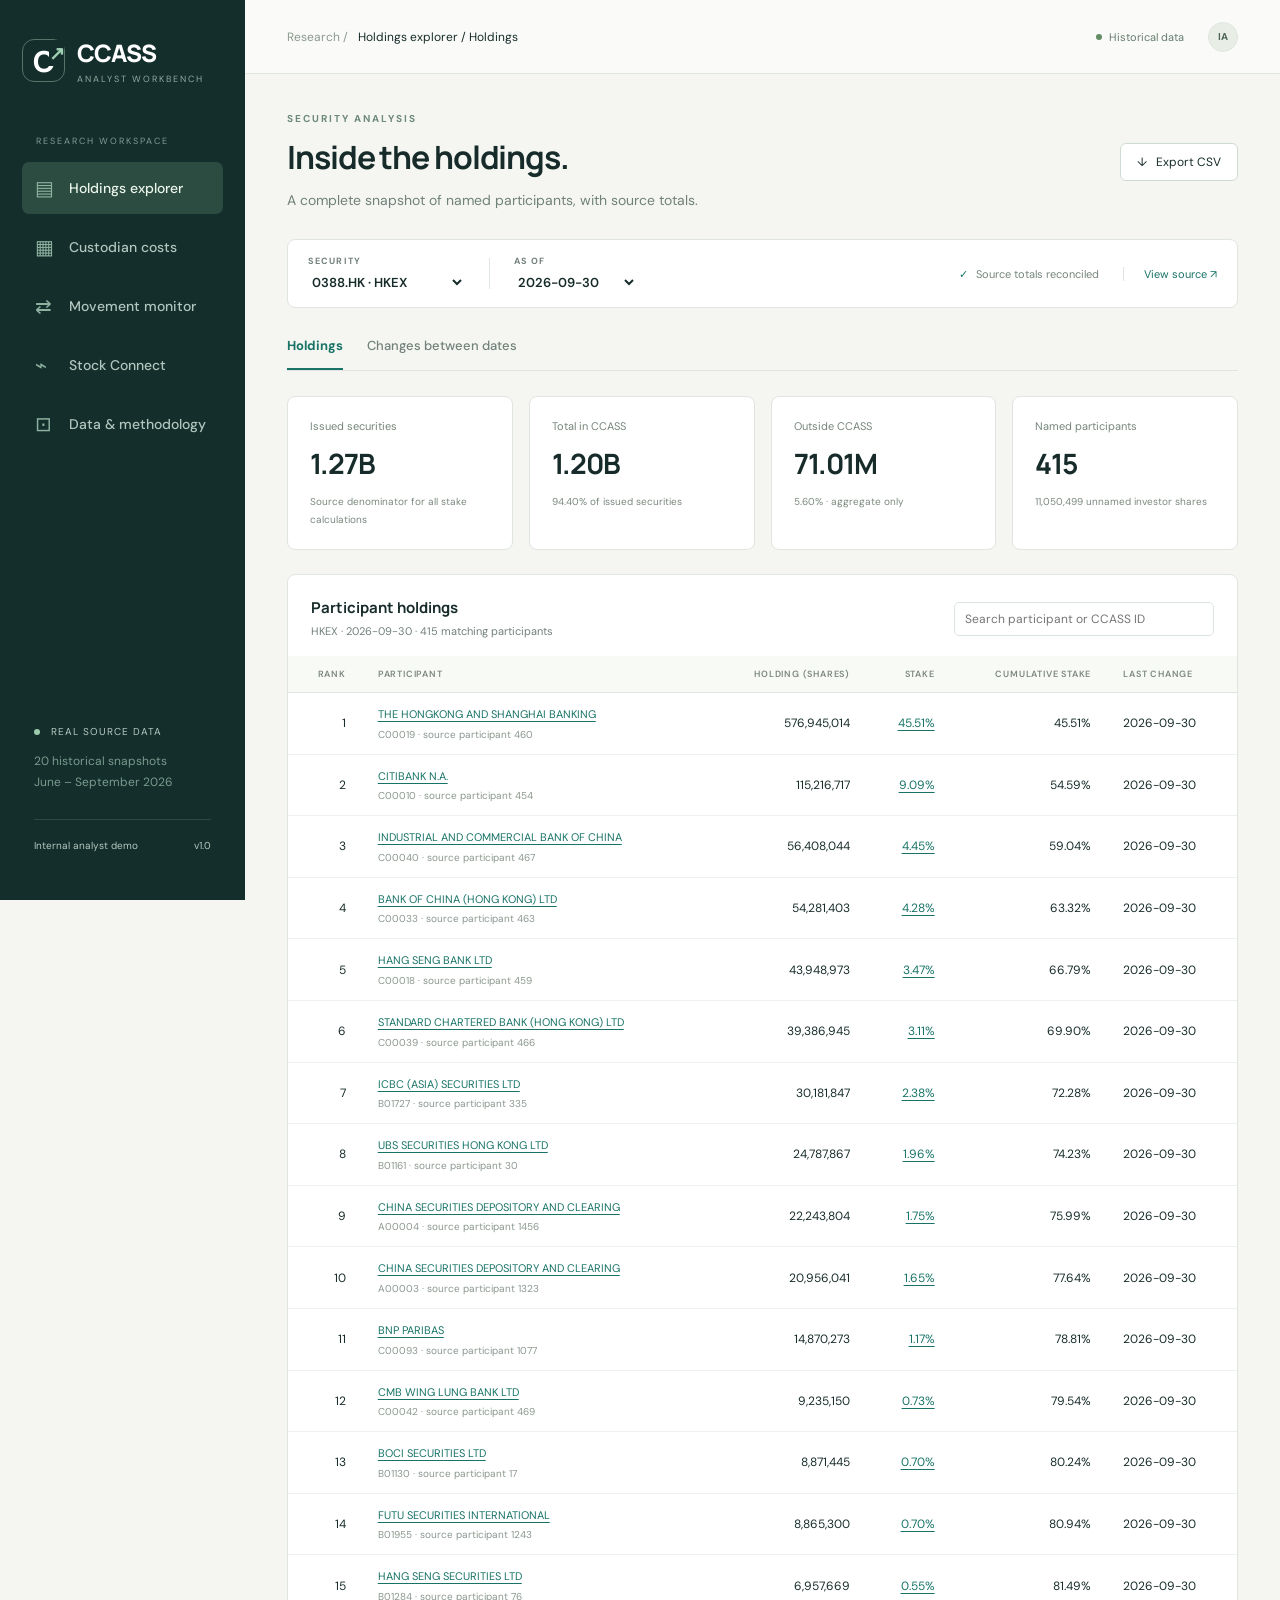
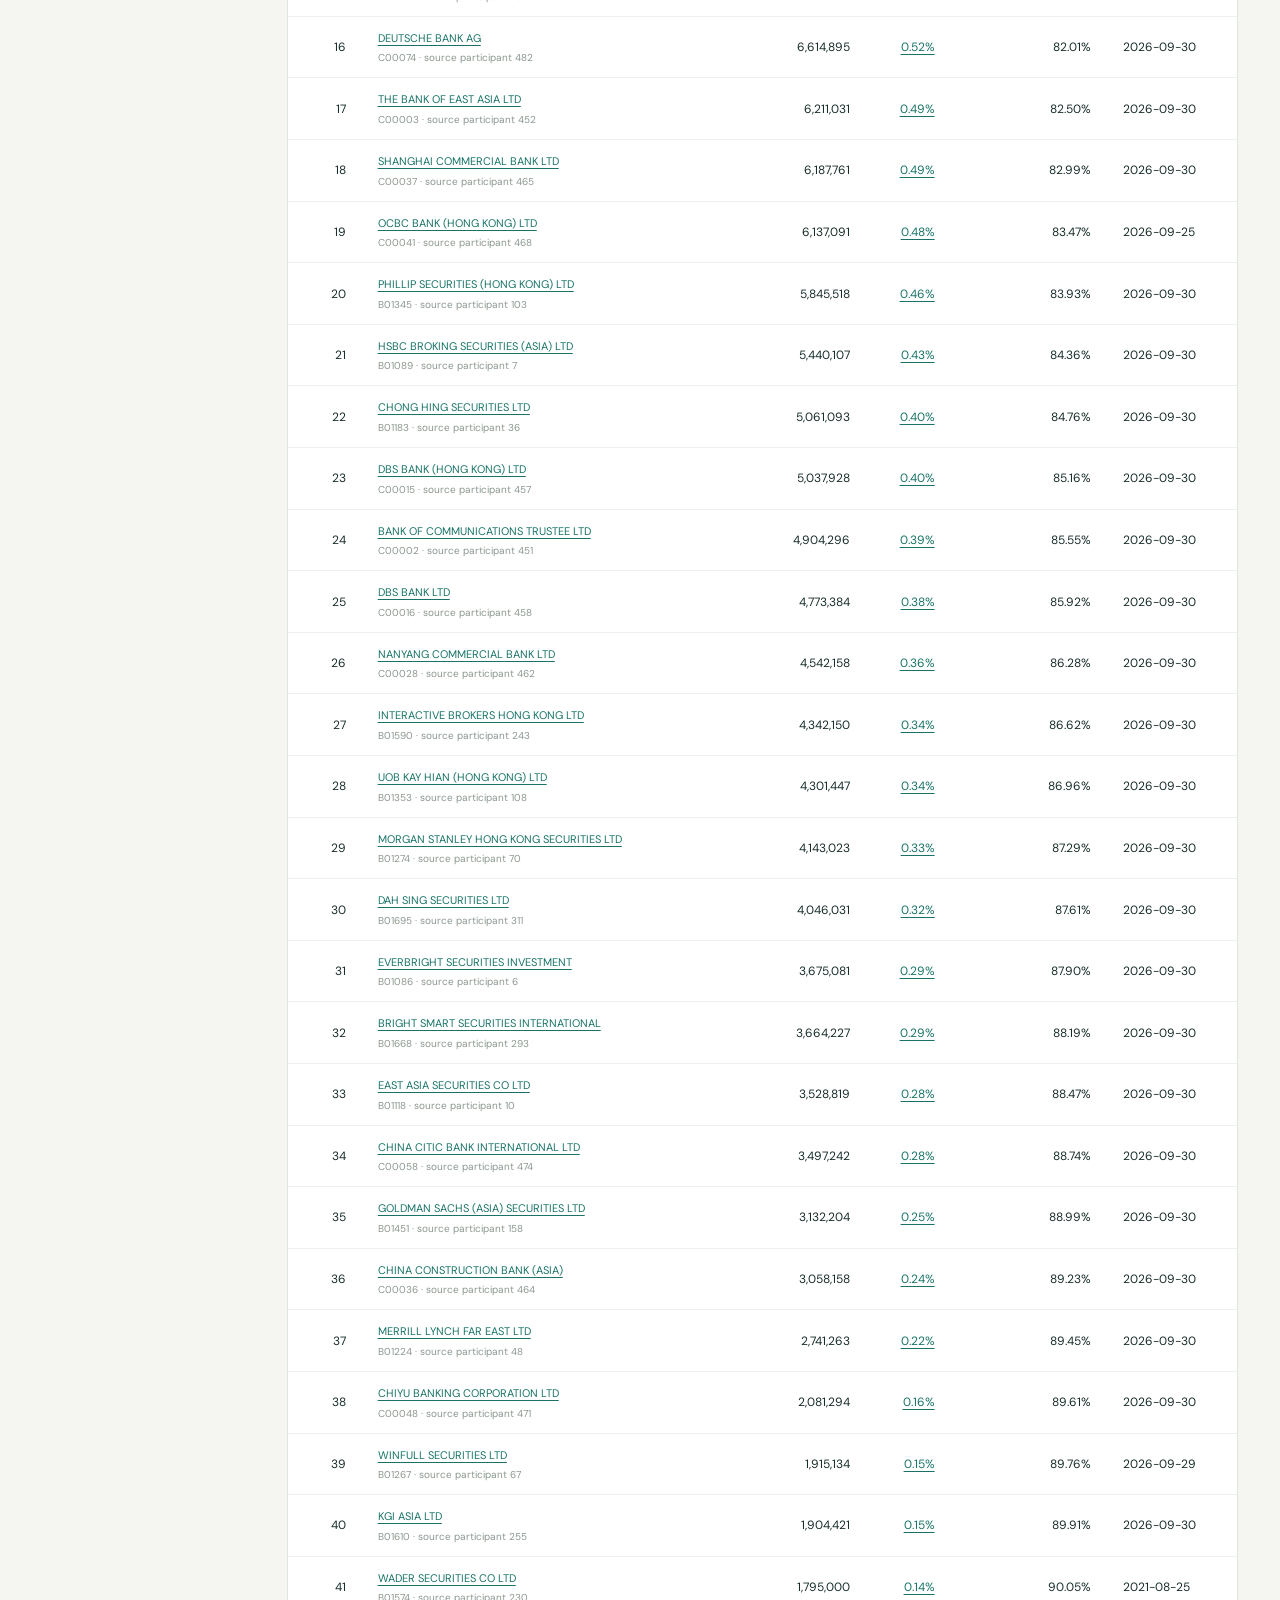
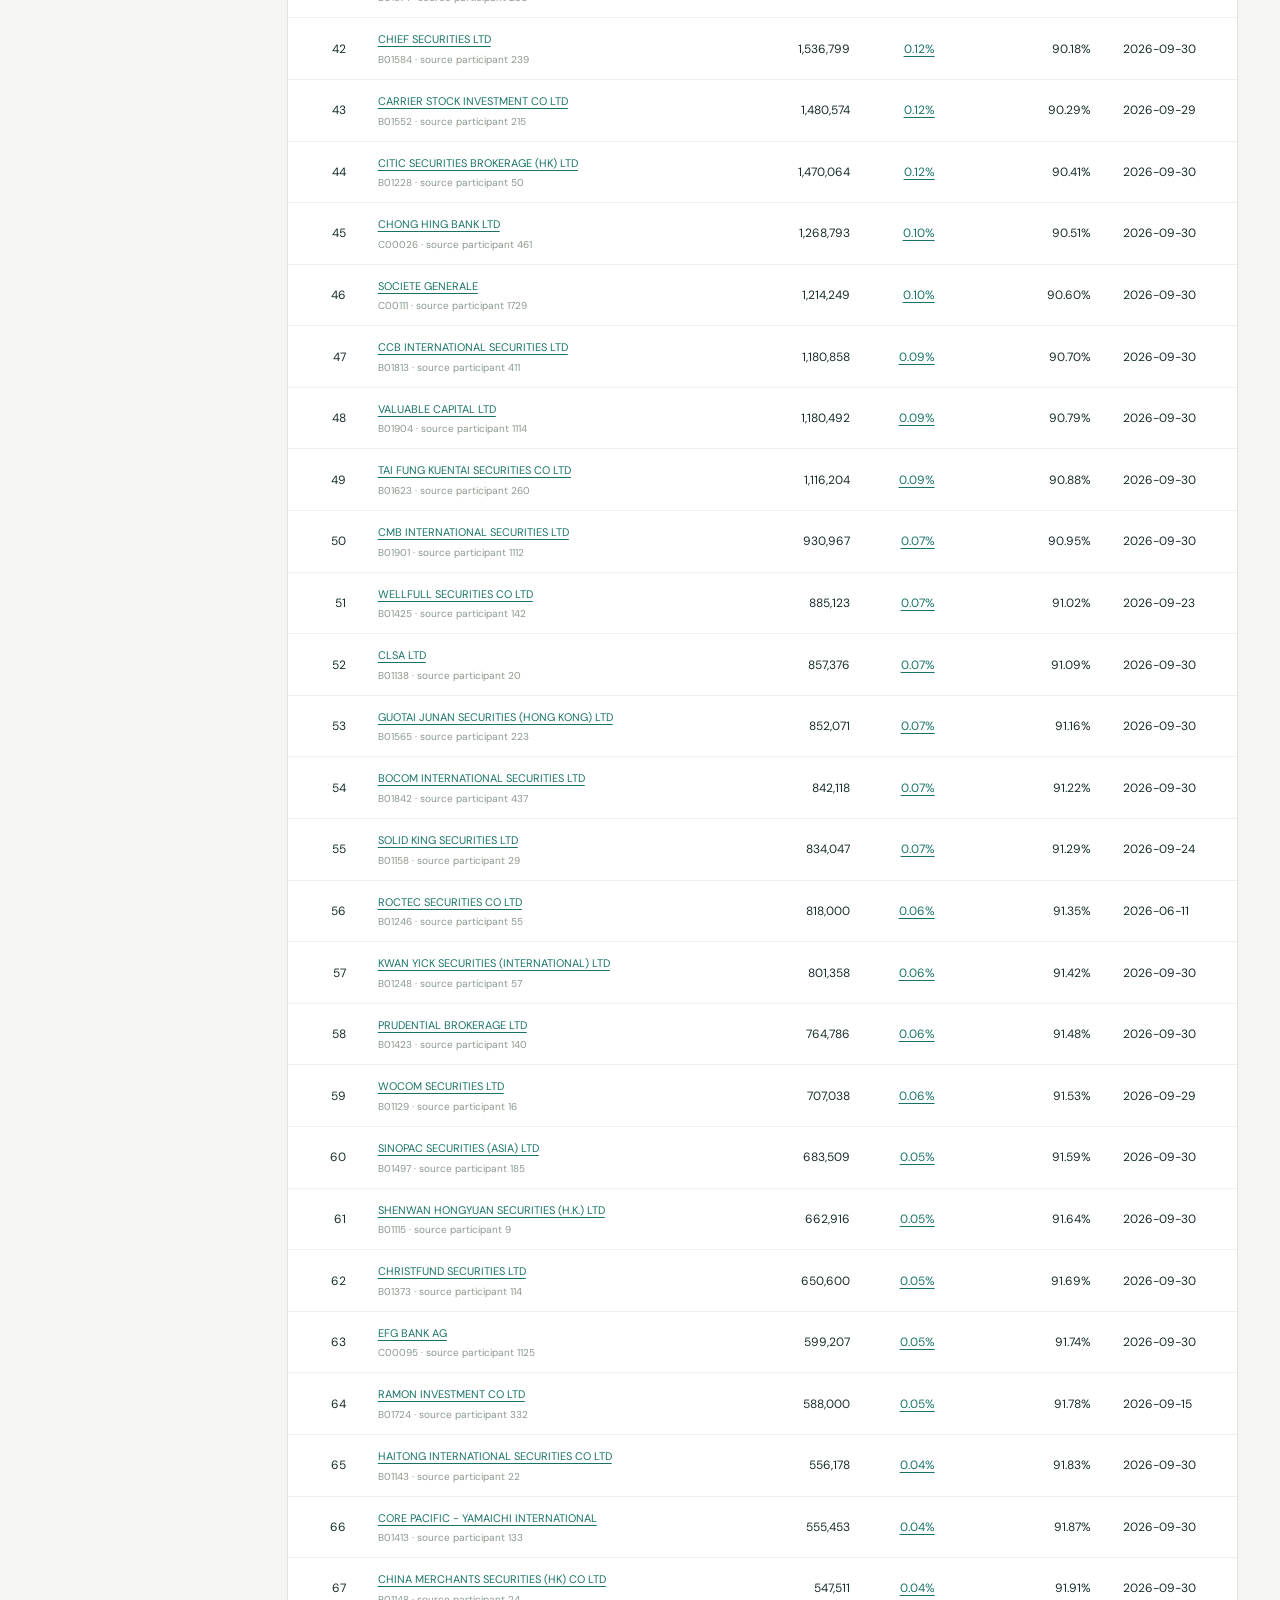
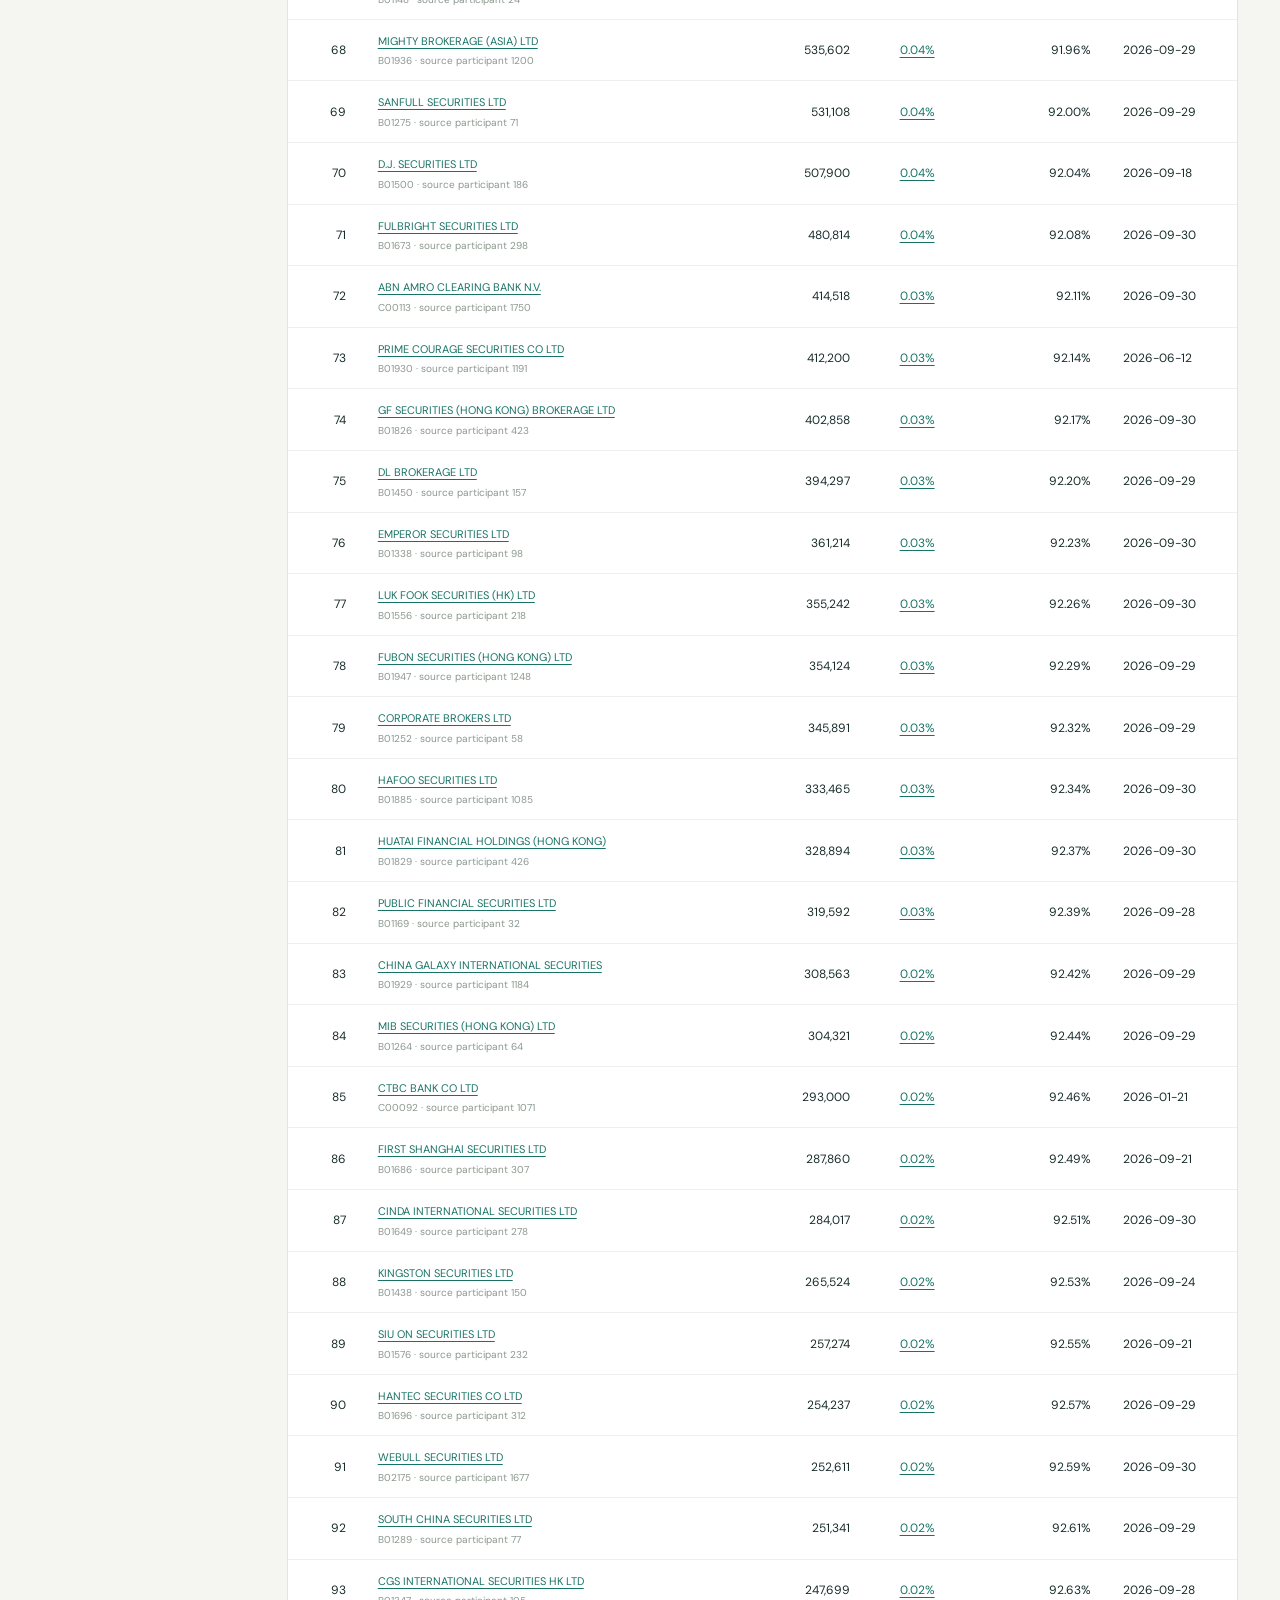
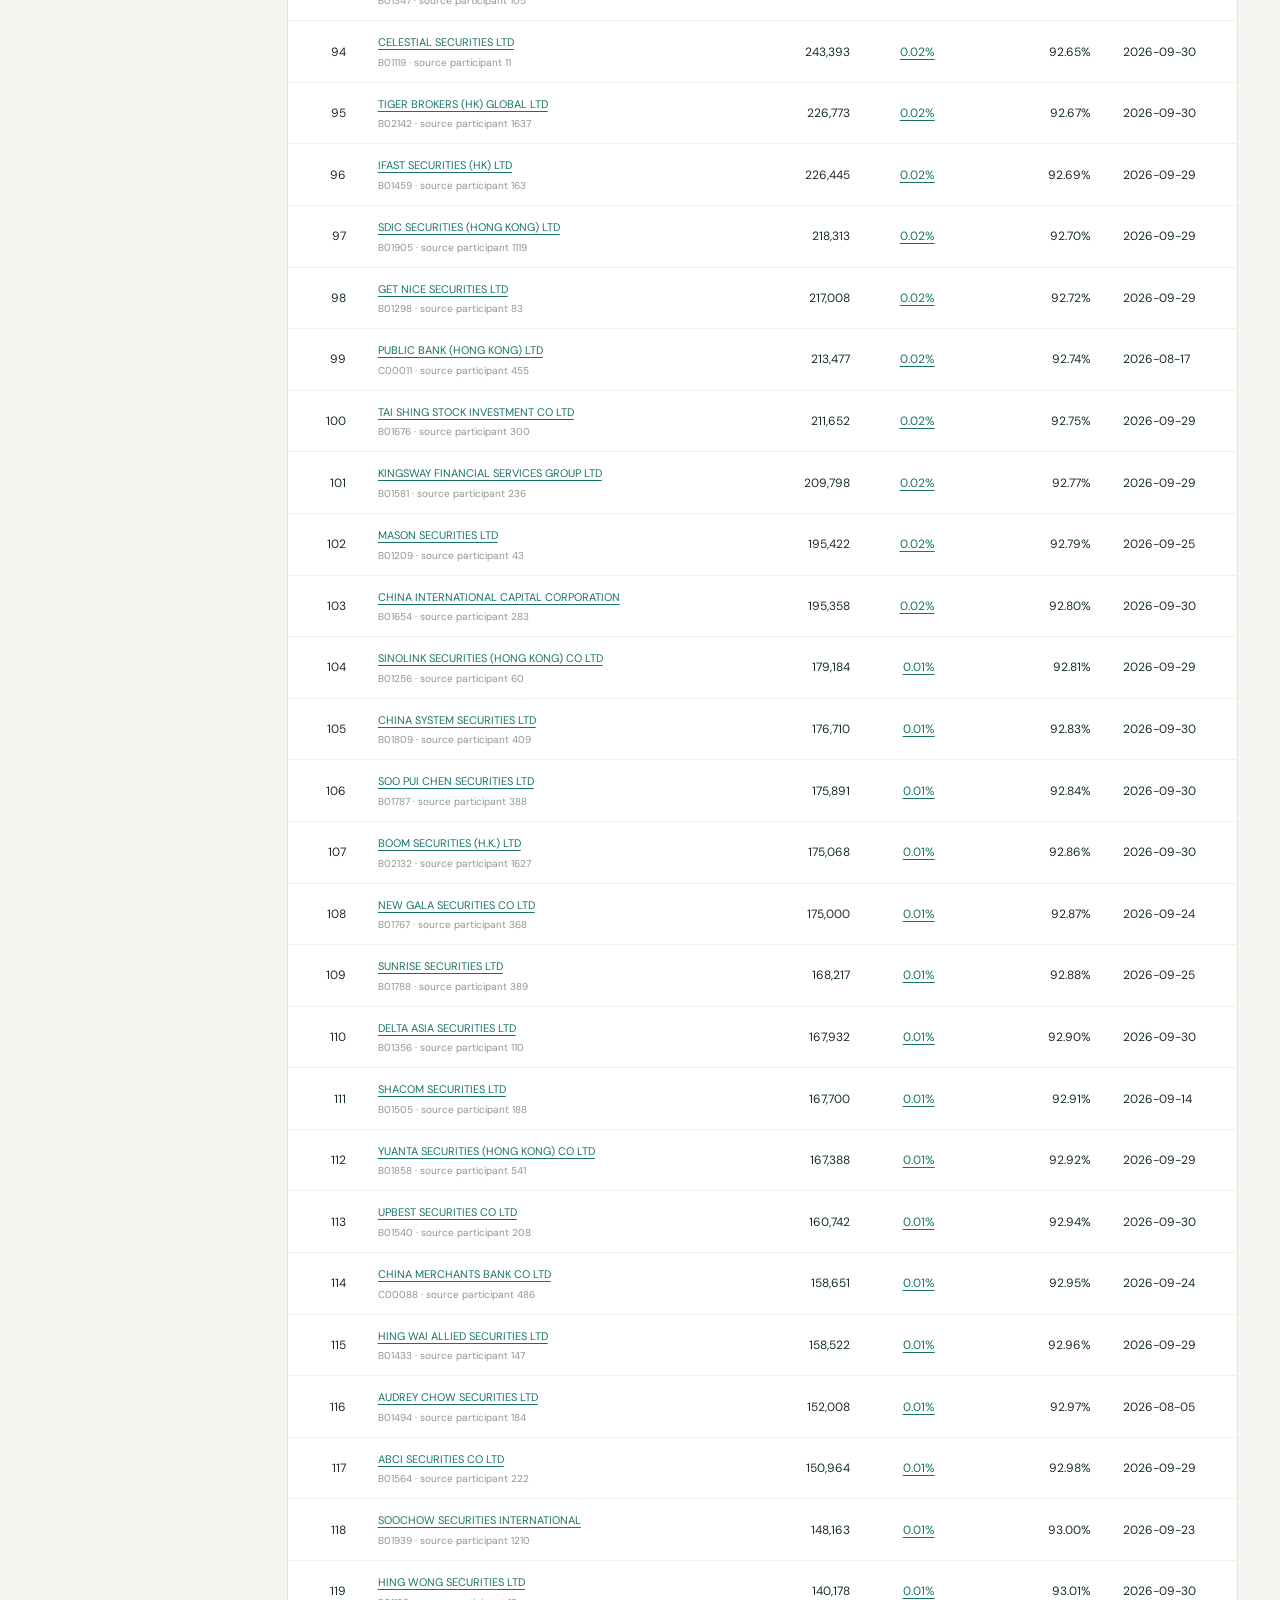
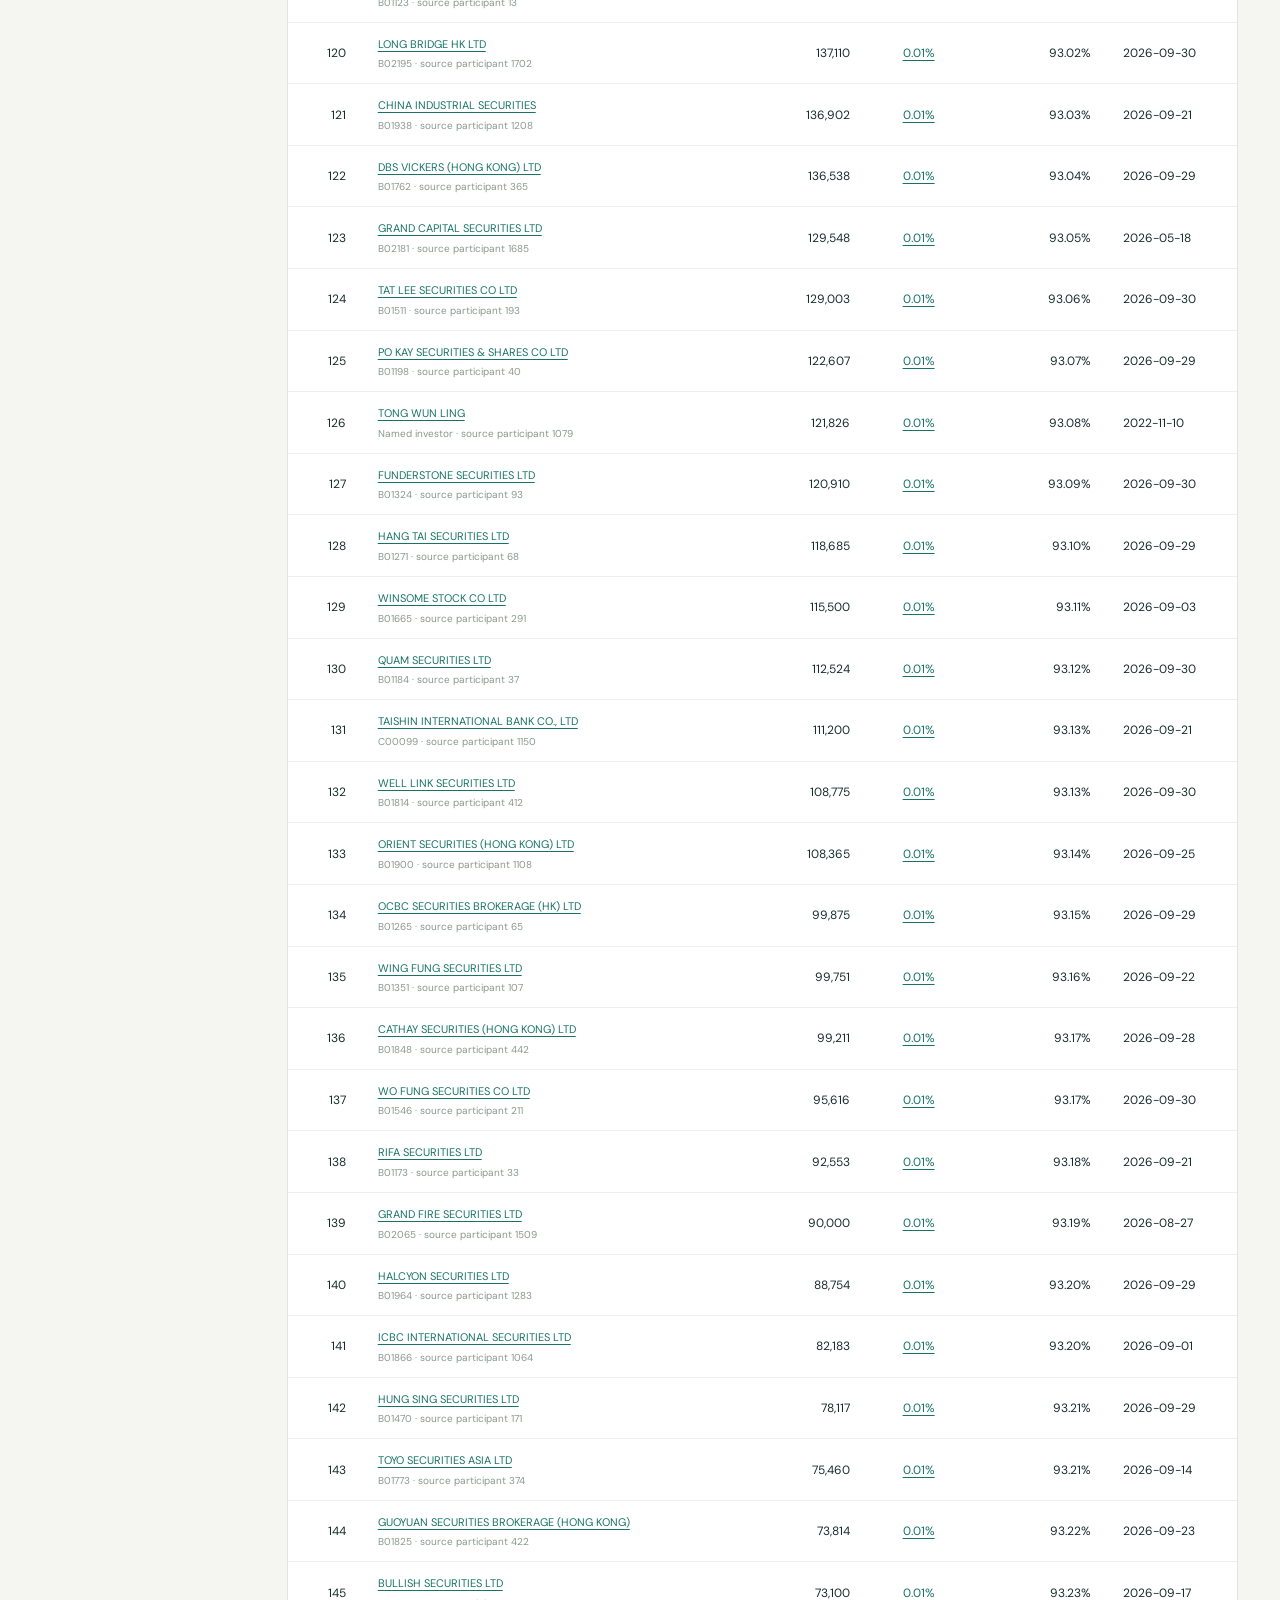
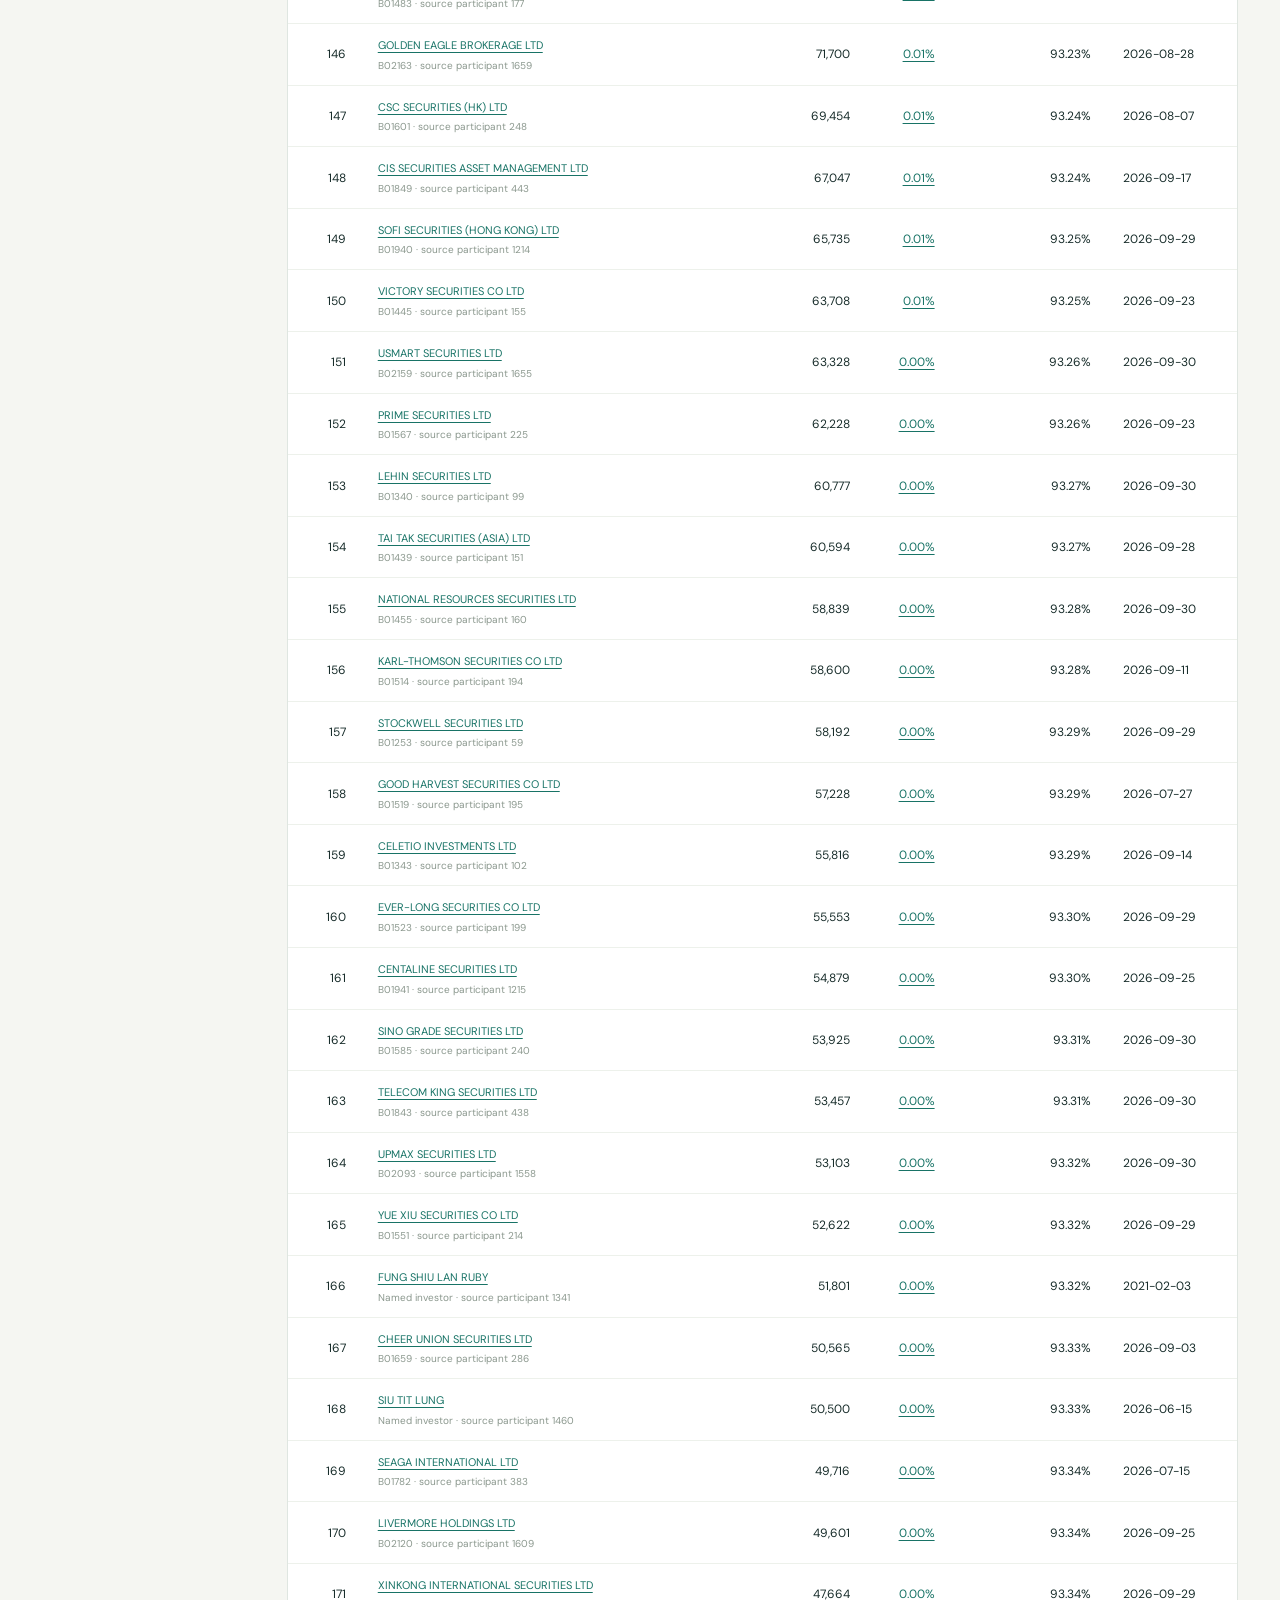
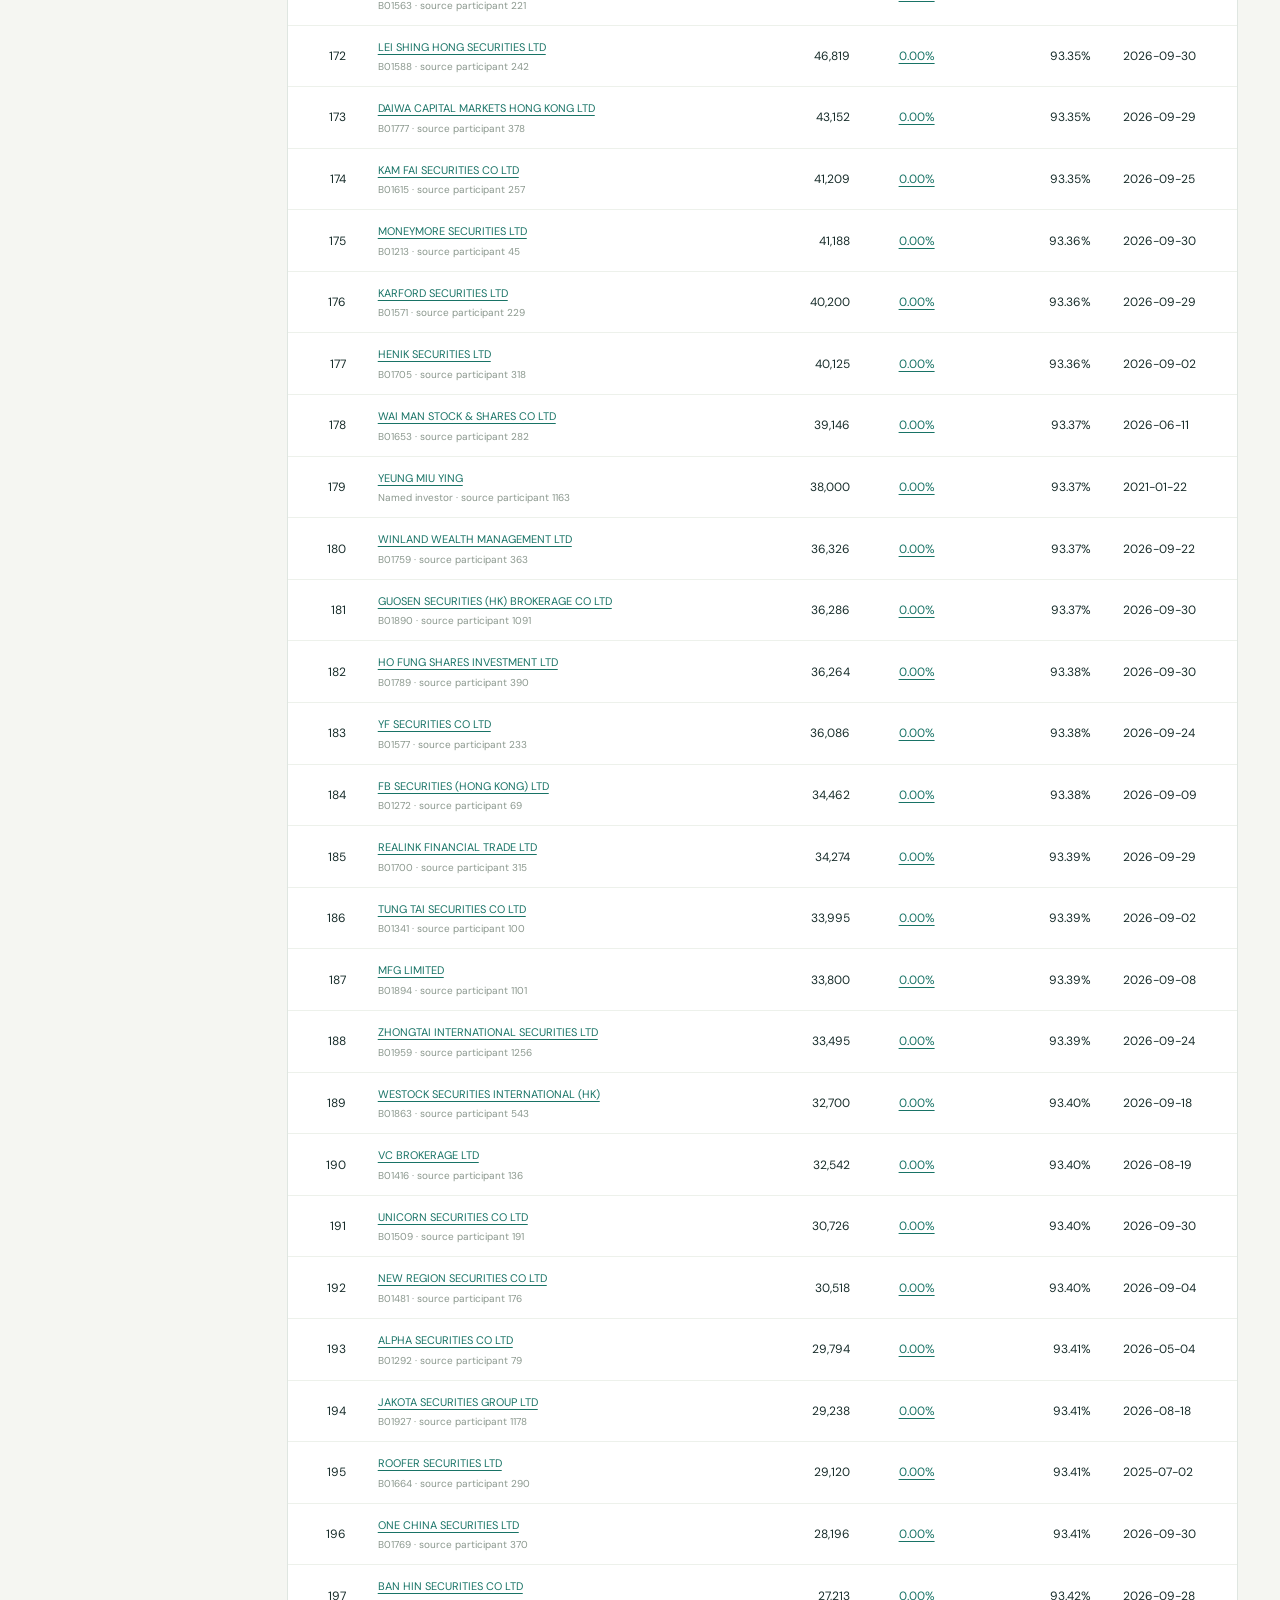
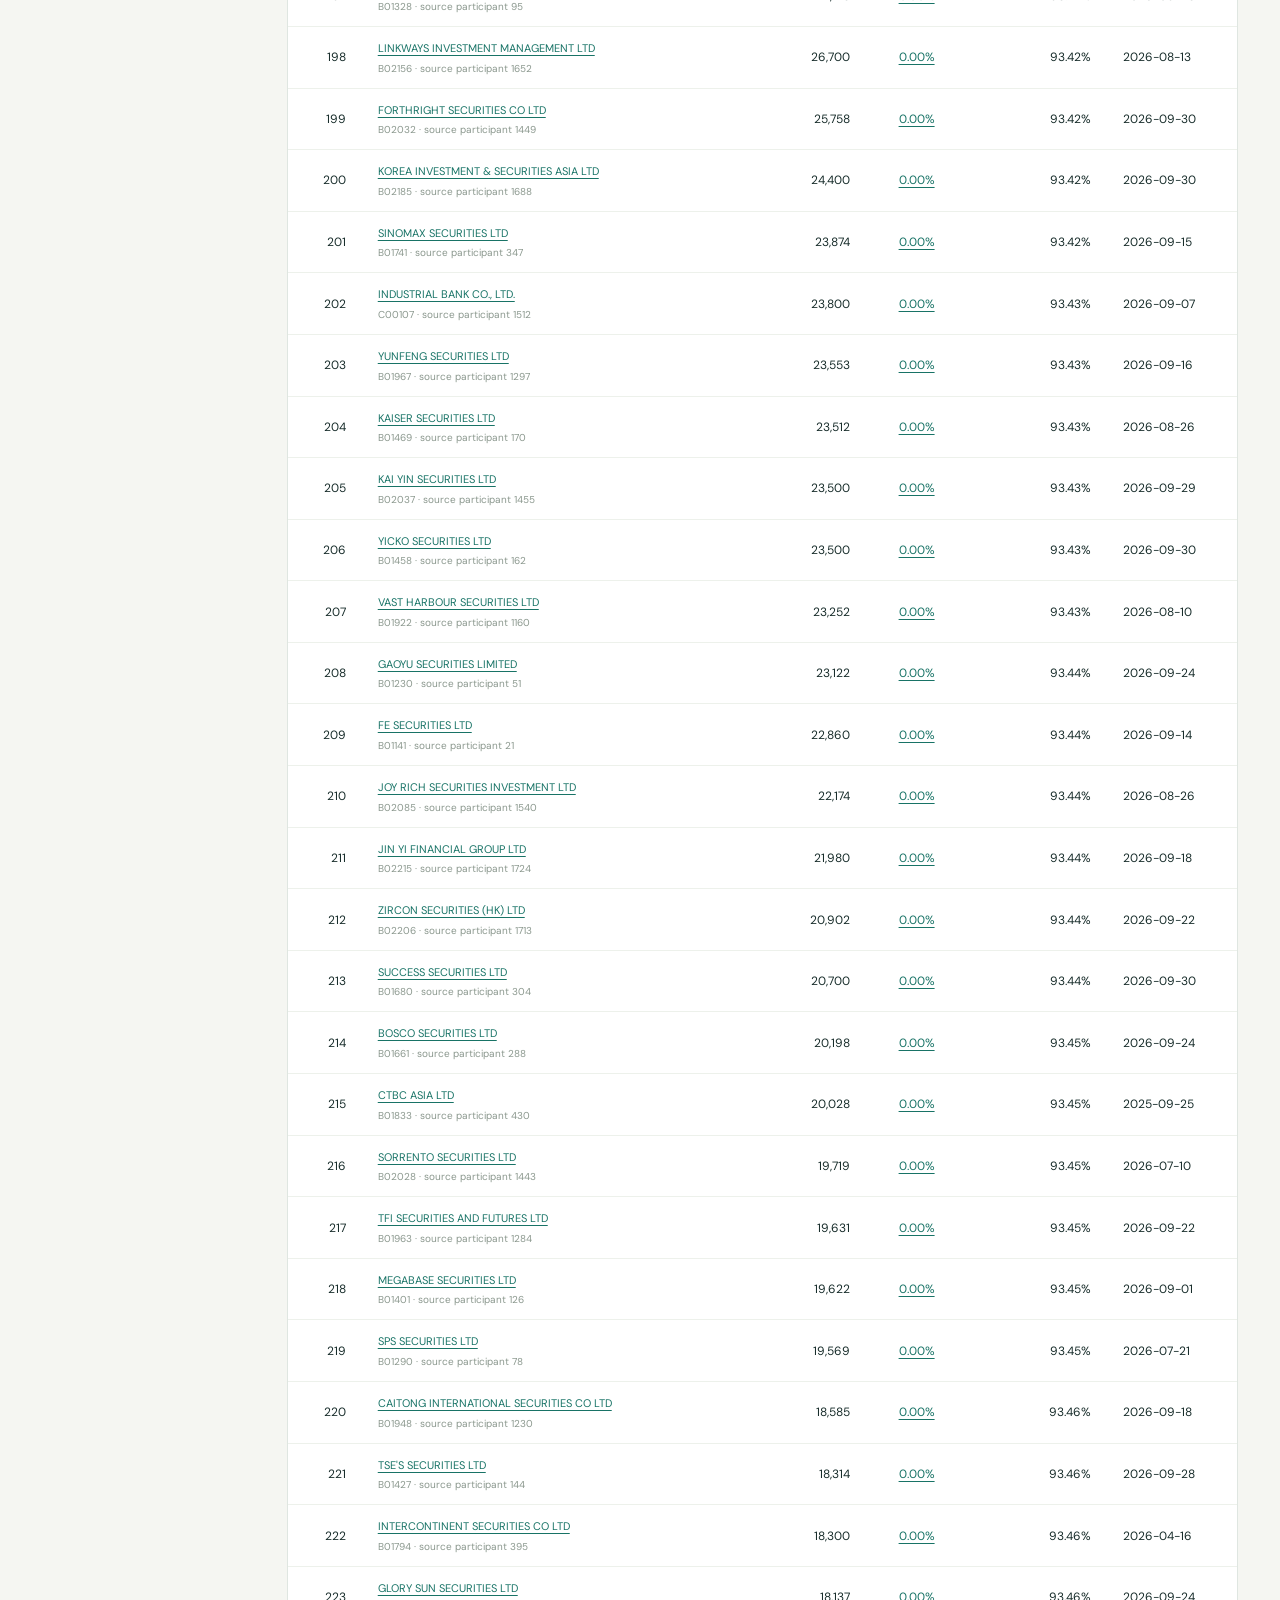
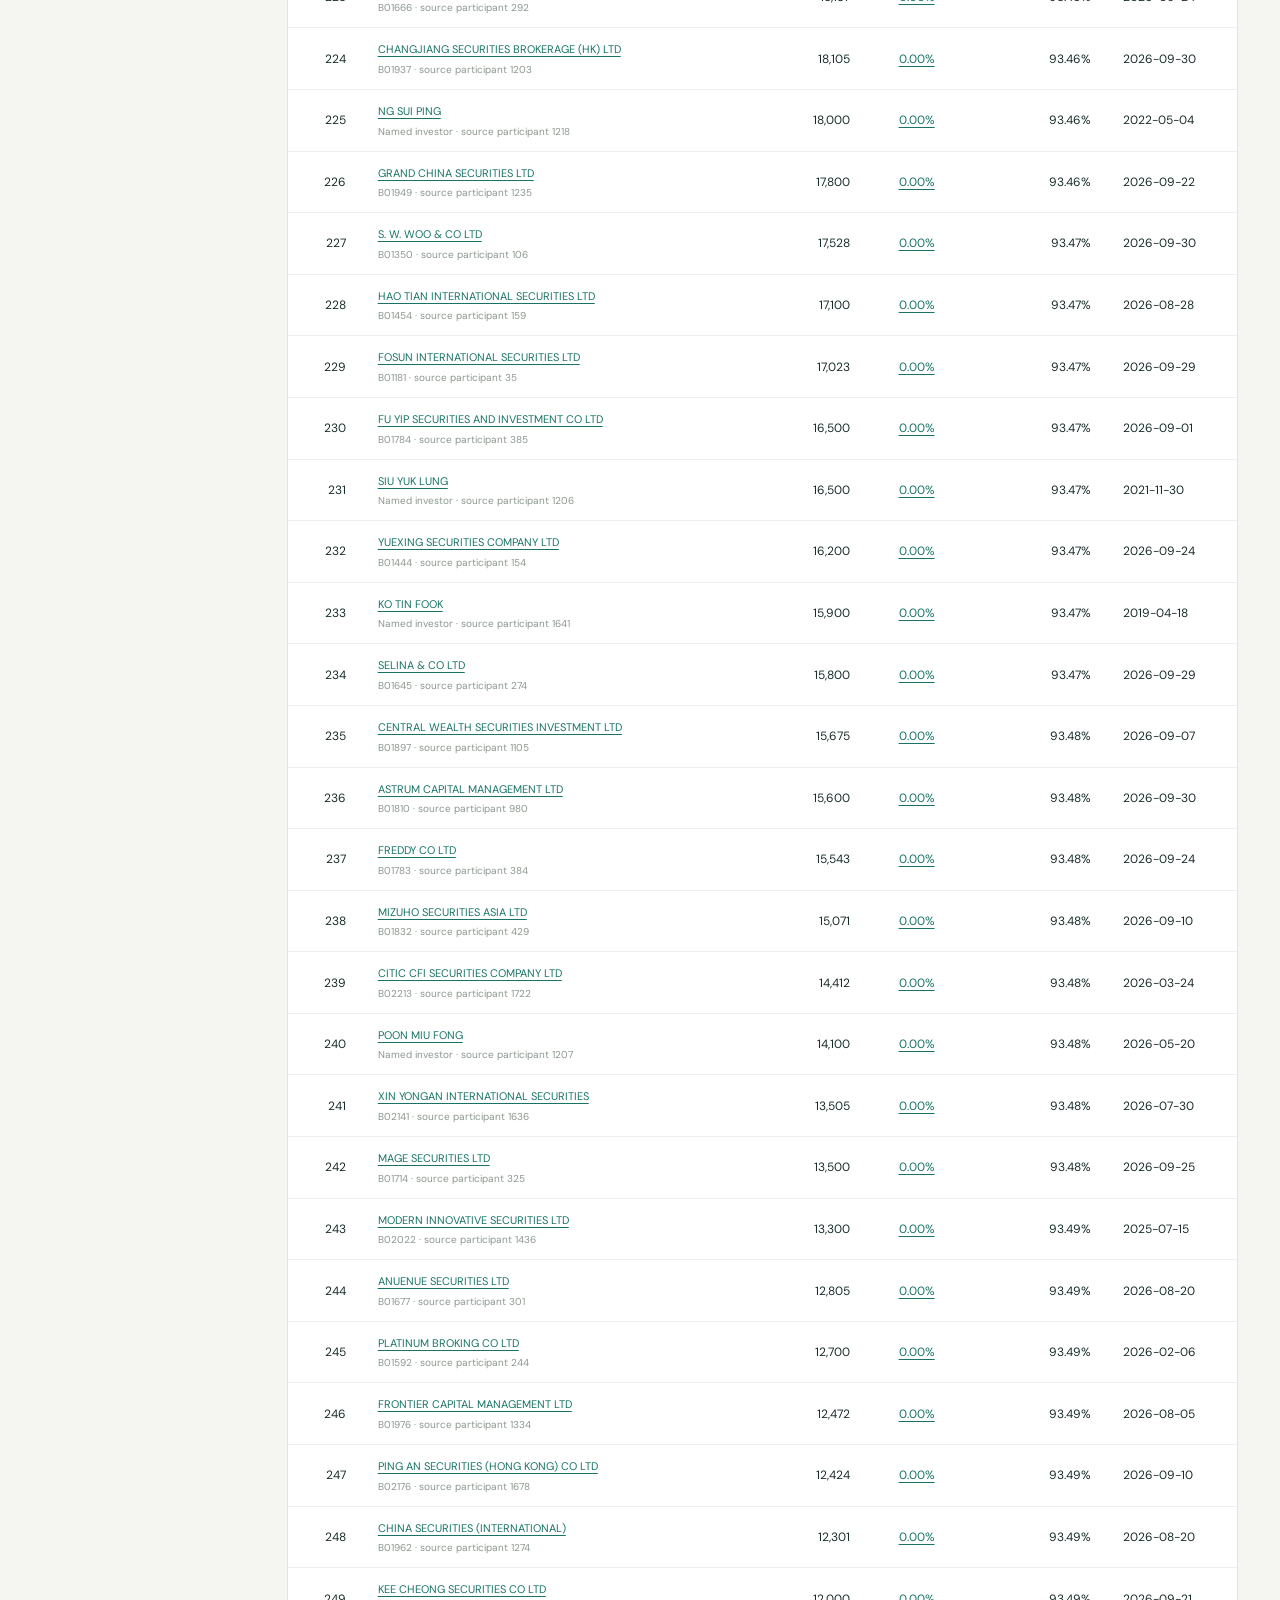
==== index.html @ 933507a6 "Add files via upload" ====
<!doctype html>
<html lang="en"><head><meta charset="UTF-8"><meta name="viewport" content="width=device-width, initial-scale=1"><meta name="description" content="CCASS holdings, custodian costs and month-end movement analysis for internal analysts."><title>CCASS · Analyst Workbench</title><link rel="stylesheet" href="styles.css?v=20261015-explorer3"><link rel="stylesheet" href="refinements.css?v=20261015-explorer3"><link rel="stylesheet" href="stock-connect.css?v=20261015-explorer3"></head>
<body>
<aside class="sidebar"><a class="brand" href="#holdings"><span class="brandmark">C<span>↗</span></span><span>CCASS<span class="brand-sub">ANALYST WORKBENCH</span></span></a><div class="workspace-label">RESEARCH WORKSPACE</div><nav aria-label="Main navigation"><a href="#holdings" data-view="holdings"><span>▤</span> Holdings explorer</a><a href="#costs" data-view="costs"><span>▦</span> Custodian costs</a><a href="#movement" data-view="movement"><span>⇄</span> Movement monitor</a><a href="#connect" data-view="connect"><span>⌁</span> Stock Connect</a><a href="#data" data-view="data"><span>⊡</span> Data & methodology</a></nav><div class="sidebar-bottom"><span class="live-dot"></span> REAL SOURCE DATA<div>20 historical snapshots<br>June – September 2026</div><p>Internal analyst demo <span>v1.0</span></p></div></aside>
<div class="shell"><header><div><span class="breadcrumb">Research /</span> <span id="crumb">Holdings explorer</span></div><div class="header-right"><span class="source-badge"><i></i> Historical data</span><span class="avatar">IA</span></div></header><main>
<div class="page-heading"><div><div class="eyebrow" id="eyebrow">SECURITY ANALYSIS</div><h1 id="page-title">Inside the holdings.</h1><p id="page-subtitle">A complete snapshot of named participants, with source totals.</p></div><button class="button" id="export"><span>↓</span> Export CSV</button></div>
<div class="filterbar"><label>SECURITY<select id="stock" aria-label="Security"></select></label><div class="filter-divider"></div><label>AS OF<select id="date" aria-label="As of date"></select></label><div class="filter-spacer"></div><span class="verified"><span>✓</span> Source totals reconciled</span><a id="source-link" target="_blank" rel="noopener">View source ↗</a></div>
<section id="content" aria-live="polite"></section>
<footer><span>Source: Webb-database · Captured 13 Oct 2026 · Shares, unless stated otherwise</span><span>Internal research use</span></footer>
</main></div><dialog id="detail-dialog"><div class="dialog-head"><h2 id="detail-title">Calculation details</h2><button id="close-dialog" aria-label="Close details">×</button></div><div id="detail-body"></div></dialog><dialog id="scenario-dialog"><div class="dialog-head"><h2>ADD / DROP participants</h2><button id="close-scenario" aria-label="Close adjustments">×</button></div><div id="scenario-body"></div></dialog><div id="toast" role="status"></div>
<script type="module" src="app.js?v=20261015-explorer3"></script></body></html>
---- styles.css ----
@import url('https://fonts.googleapis.com/css2?family=DM+Sans:wght@400;500;600;700&family=Manrope:wght@400;500;600;700;800&display=swap');
:root{--ink:#172c2a;--muted:#71807b;--green:#187366;--mint:#e9f3ef;--border:#dfe6e1;--paper:#fff;--bg:#f5f6f2;--negative:#ba624f;--amber:#9c7135}*{box-sizing:border-box}body{margin:0;background:var(--bg);color:var(--ink);font:14px 'DM Sans',sans-serif}button,input,select,textarea{font:inherit}button,a,select{touch-action:manipulation}button{cursor:pointer}a{color:var(--green);text-decoration:none}a:hover{text-decoration:underline}button:focus-visible,a:focus-visible,input:focus-visible,select:focus-visible{outline:3px solid #83bdb0;outline-offset:3px}.sidebar{position:fixed;inset:0 auto 0 0;width:245px;background:#142e2b;color:#dfebe6;padding:36px 22px;display:flex;flex-direction:column}.brand{color:white;display:flex;align-items:center;gap:12px;font:800 24px 'Manrope',sans-serif;letter-spacing:-1px}.brand:hover{text-decoration:none}.brandmark{width:43px;height:43px;border:1px solid #57736a;border-radius:12px;display:flex;align-items:center;justify-content:center;position:relative;font-size:29px}.brandmark span{font-size:19px;color:#a0d1b4;position:absolute;right:0;top:0;background:#142e2b}.brand-sub{display:block;font:9px 'DM Sans',sans-serif;letter-spacing:2px;color:#94aaa2;margin-top:4px}.workspace-label{font-size:9px;letter-spacing:2px;color:#809d93;margin:50px 14px 15px}nav{display:grid;gap:7px}nav a{color:#b1c6bf;display:flex;align-items:center;gap:12px;padding:13px;border-radius:7px;font-weight:500}nav a:hover{background:#24423b;text-decoration:none}nav a.active{background:#2c4c42;color:#ecf6eb}nav a span{font-size:20px;width:22px;color:#8eb1a0}.sidebar-bottom{margin-top:auto;padding:25px 12px 0;font-size:10px;letter-spacing:1px;color:#b6c9c1}.live-dot{display:inline-block;width:6px;height:6px;background:#9dccac;border-radius:50%;margin-right:7px}.sidebar-bottom div{font-size:12px;letter-spacing:0;line-height:1.7;color:#799b8e;margin-top:13px}.sidebar-bottom p{border-top:1px solid #2e4940;margin-top:27px;padding-top:18px;font-size:10px;letter-spacing:0}.sidebar-bottom p span{float:right}.shell{margin-left:245px}header{height:74px;border-bottom:1px solid var(--border);background:#fafbf8;display:flex;align-items:center;justify-content:space-between;padding:0 42px;font-size:12px}.breadcrumb{color:#8b9890;margin-right:7px}.header-right{display:flex;align-items:center;gap:24px}.source-badge{font-size:11px;color:#667b70;display:flex;gap:7px;align-items:center}.source-badge i{width:6px;height:6px;background:#618c65;border-radius:50%}.avatar{border:1px solid var(--border);border-radius:50%;width:30px;height:30px;display:grid;place-items:center;color:#4d6459;background:#e8eee5;font-size:10px;font-weight:700}main{padding:38px 42px 24px;max-width:1600px;margin:auto}.page-heading{display:flex;justify-content:space-between;align-items:center;margin-bottom:28px}.eyebrow{font-size:10px;letter-spacing:2px;color:#6d897a;font-weight:700;margin-bottom:10px}h1{font:700 32px 'Manrope',sans-serif;letter-spacing:-1.1px;margin:0 0 10px}p{line-height:1.6}.page-heading p{color:var(--muted);margin:0}.button{background:white;border:1px solid #cfdbd2;border-radius:6px;padding:10px 16px;color:var(--ink);font-size:12px;white-space:nowrap;display:inline-flex;gap:9px;align-items:center}.button:hover{background:#e9f1eb}.button.primary{background:var(--green);border-color:var(--green);color:white}.filterbar{display:flex;align-items:center;gap:24px;background:white;border:1px solid var(--border);border-radius:8px;padding:15px 20px;margin-bottom:25px;flex-wrap:wrap}.filterbar label,.controls label{font-size:9px;letter-spacing:1.1px;font-weight:700;color:var(--muted);display:grid;gap:6px}select,input{border:1px solid #dce5dd;padding:8px 10px;border-radius:5px;color:var(--ink);background:#fff;max-width:100%}select{font-size:13px;letter-spacing:0}.filterbar select{border:0;padding:0 22px 0 0;font-weight:600}.filter-divider{height:31px;width:1px;background:var(--border)}.filter-spacer{flex:1}.verified{font-size:11px;color:#75867b}.verified span{color:var(--green);margin-right:5px}.filterbar a{font-size:11px;border-left:1px solid var(--border);padding-left:20px}.metrics{display:grid;grid-template-columns:repeat(4,1fr);gap:16px;margin-bottom:24px}.metric{padding:22px;background:white;border:1px solid var(--border);border-radius:8px}.metric .label{font-size:11px;color:#758579}.metric .value{font:700 28px 'Manrope',sans-serif;letter-spacing:-1px;margin:11px 0 9px}.metric small{font-size:10px;color:#7a897e}.metric .positive{color:var(--green)}.metric .negative{color:var(--negative)}.two-col{display:grid;grid-template-columns:1.55fr 1fr;gap:22px;margin-bottom:24px}.panel{border:1px solid var(--border);border-radius:8px;background:white;margin-bottom:22px;overflow:hidden}.two-col .panel{margin-bottom:0}.panel-head{padding:22px 23px 15px;display:flex;align-items:center;justify-content:space-between;gap:15px}.panel-head h2{font:700 15px 'Manrope',sans-serif;margin:0}.panel-head p{font-size:11px;color:var(--muted);margin:5px 0 0}.panel-body{padding:0 23px 23px}.pill{font-size:10px;color:#5d7c6a;border:1px solid #d6e5d9;background:#f5faf5;border-radius:4px;padding:5px 8px;white-space:nowrap}.stock-pill{display:inline-block;background:#edf2eb;border:1px solid #dfe7dc;padding:4px 7px;border-radius:4px;color:#4a6856;font-size:10px;min-width:70px;text-align:center}.table-wrap{overflow:auto}table{border-collapse:collapse;width:100%;font-size:12px;text-align:left}th{color:#7c887f;font-size:9px;letter-spacing:.8px;text-transform:uppercase;background:#f8faf6;font-weight:600;padding:12px 16px;border-bottom:1px solid var(--border);white-space:nowrap}td{padding:13px 16px;border-bottom:1px solid #edf1eb;vertical-align:middle}tr:last-child td{border-bottom:0}td.number,th.number{text-align:right;font-variant-numeric:tabular-nums;white-space:nowrap}tbody tr:hover{background:#fafcf8}td.name{max-width:360px;min-width:200px;font-size:11px}td .sub{font-size:10px;color:#8a978d;margin-top:4px}.positive{color:var(--green)}.negative{color:var(--negative)}.muted{color:var(--muted)}.notice{font-size:12px;padding:13px 17px;border:1px solid #e3dac4;background:#faf7ef;color:#8b6c3c;border-radius:6px;margin-bottom:20px;line-height:1.65}.notice.info{border-color:#cfe1d6;background:#eef6f0;color:#4d7860}.notes{font-size:11px;line-height:1.7;color:#7b8a7f;margin:14px 0 0}.controls{display:flex;gap:14px;align-items:end;flex-wrap:wrap;margin-bottom:22px}.controls input,.controls select{font-size:12px;letter-spacing:0;width:150px}.controls .wide{width:350px}.controls label span{letter-spacing:0;font-weight:400;font-size:10px}.search{width:260px;max-width:100%;font-size:12px}.bar-row{display:grid;grid-template-columns:1fr 1.3fr 50px;align-items:center;gap:15px;margin:17px 0;font-size:10px}.bar-name{overflow:hidden;text-overflow:ellipsis;white-space:nowrap}.bar-track{height:8px;background:#edf2ea;border-radius:2px;overflow:hidden}.bar-fill{height:100%;background:#508c74;border-radius:2px}.bar-row:nth-child(2) .bar-fill{background:#85ac8b}.bar-row:nth-child(3) .bar-fill{background:#a5be9c}.bar-row:nth-child(4) .bar-fill{background:#bbceb0}.bar-number{text-align:right;font-variant-numeric:tabular-nums}.chart{width:100%;height:240px;margin-top:8px;overflow:visible}.chart text{font:11px 'DM Sans',sans-serif;fill:#8a978a}.chart .grid{stroke:#e9eee5;stroke-dasharray:3 5}.chart .line{stroke:#3b8b70;stroke-width:3;fill:none}.chart .point{fill:white;stroke:#3b8b70;stroke-width:2.5}.chart .area{fill:url(#fade)}.legend{display:flex;gap:18px;color:#859080;font-size:10px;margin-top:8px}.legend i{width:6px;height:6px;border-radius:50%;background:#3b8b70;display:inline-block;margin-right:5px}.insight{background:#edf4ea;border:1px solid #d8e5d0;border-radius:6px;padding:18px;margin-top:18px}.insight h3{font-size:12px;font-weight:600;margin:0 0 7px}.insight p{font-size:12px;line-height:1.65;color:#61765d;margin:0}.section-link{font-size:11px}.tabs-inline{display:flex;gap:8px;margin-bottom:15px}.tabs-inline button{border:1px solid var(--border);background:white;border-radius:5px;padding:7px 12px;font-size:11px;color:#6c7c70}.tabs-inline button.selected{background:var(--mint);color:var(--green);border-color:#b6d5c5}.total td{background:#f3f7ef;font-weight:700}.table-button{border:0;background:none;padding:0;color:var(--green);text-align:left;font-size:12px;text-decoration:underline;text-underline-offset:3px}.commands{display:flex;gap:8px;flex-wrap:wrap;margin:12px 0}.command{background:#edf4e9;border:1px solid #d7e5d0;padding:7px 10px;font-size:11px;border-radius:5px}.command button{background:none;border:0;color:#777;margin-left:8px}.cost-summary{padding:14px 23px;background:#f8faf6;font-size:11px;color:#71846f;border-top:1px solid var(--border)}.report{white-space:pre-wrap;line-height:1.9;font-size:12px;color:#49624f;background:#f5f8f0;border:1px solid #dee8d7;padding:20px;border-radius:6px;max-height:380px;overflow:auto}.movement-bar{height:5px;background:#d6e9df;border-radius:2px;margin-top:6px}.movement-bar.out{background:#e6c9be}.coverage-cell{color:#39755b;font-size:11px}.coverage-cell::before{content:'✓';display:inline-block;margin-right:6px}.cards{display:grid;grid-template-columns:1fr 1fr;gap:18px}.method{padding:23px}.method h3{font:700 14px 'Manrope',sans-serif;margin:0 0 12px}.method p{font-size:12px;color:#6e7f70;margin:0 0 10px}.method a{font-size:12px}.empty{text-align:center;padding:40px;color:var(--muted)}footer{display:flex;justify-content:space-between;border-top:1px solid var(--border);margin-top:30px;padding-top:18px;font-size:10px;color:#869381;gap:18px}.link-button{border:0;background:transparent;color:var(--green);padding:0;font-size:11px}.fee-status{font-size:10px;border-radius:3px;background:#f8f2e6;color:#a27a3e;padding:4px 7px}.fee-status.ok{color:#4c7859;background:#edf5e9}.pagination{display:flex;gap:15px;align-items:center;justify-content:end;padding:15px;font-size:11px;color:var(--muted)}dialog{border:1px solid var(--border);border-radius:10px;padding:0;max-width:1100px;width:90vw;max-height:85vh;color:var(--ink)}dialog::backdrop{background:#102c2788}.dialog-head{display:flex;justify-content:space-between;padding:20px;border-bottom:1px solid var(--border);align-items:center}.dialog-head h2{font-size:18px;margin:0}.dialog-head button{border:0;background:none;font-size:25px;color:#7c8b7c}#detail-body{padding:20px;overflow:auto}#toast{position:fixed;bottom:25px;right:25px;background:#173d30;color:white;padding:14px 22px;border-radius:6px;opacity:0;transition:.2s;pointer-events:none;font-size:12px}#toast.show{opacity:1}.bottom-row{display:flex;justify-content:space-between;align-items:center;padding:16px 23px;border-top:1px solid var(--border);font-size:11px;color:var(--muted)}.stock-heading{display:flex;align-items:center;gap:10px}.stock-heading strong{font-size:12px}.movement-sign{font-variant-numeric:tabular-nums}.muted-line{font-size:10px;color:#90a085;margin-top:10px}.loading{padding:50px;text-align:center}.error{color:#af573f}
@media(min-width:1500px){main{padding:45px 55px}header{padding:0 55px}}@media(max-width:1150px){.sidebar{width:205px;padding:30px 14px}.shell{margin-left:205px}main{padding:30px 25px}header{padding:0 25px}.metrics{gap:10px}.metric{padding:17px}.metric .value{font-size:24px}.two-col{grid-template-columns:1fr 1fr}.filterbar{gap:16px}.verified{display:none}}@media(max-width:850px){.sidebar{position:static;width:auto;padding:18px}.brand-sub,.workspace-label,.sidebar-bottom{display:none}.brand{font-size:19px}.brandmark{width:32px;height:32px;font-size:24px}nav{display:flex;overflow-x:auto;margin-top:15px;gap:4px}nav a{white-space:nowrap;padding:9px 11px;font-size:11px}nav a span{display:none}.shell{margin-left:0}header{height:50px}main{padding:25px 18px}h1{font-size:26px}.metrics{grid-template-columns:1fr 1fr}.two-col,.cards{grid-template-columns:1fr}.filterbar{gap:16px;padding:15px}.filterbar a{border:0;padding:0}.filter-divider{display:none}.page-heading{align-items:start;gap:15px}.page-heading .button{font-size:10px;padding:9px}footer{flex-direction:column}.controls .wide{width:100%}.chart{height:210px}.metric .value{font-size:26px}.filter-spacer{display:none}}@media print{.sidebar,header,.filterbar,.page-heading button,.controls,footer{display:none}.shell{margin:0}main{padding:0}.panel{break-inside:avoid}.metrics{grid-template-columns:repeat(4,1fr)}}
---- refinements.css ----
[hidden]{display:none!important}
.holdings-tabs{display:flex;gap:24px;border-bottom:1px solid var(--border);margin:0 0 25px;overflow:auto}
.holdings-tabs a{font-size:13px;color:var(--muted);padding:4px 0 14px;border-radius:0;border-bottom:2px solid transparent;white-space:nowrap}
.holdings-tabs a:hover{background:transparent;color:var(--green);text-decoration:none}
.holdings-tabs a[aria-current="page"]{color:var(--green);border-bottom-color:var(--green);font-weight:700}
.cost-toolbar{display:flex;justify-content:space-between;align-items:center;gap:20px;margin-bottom:20px}
.fixed-rates{display:flex;gap:18px;align-items:center;flex-wrap:wrap;font-size:12px}
.fixed-rates span{color:var(--muted);font-size:11px}.fixed-rates strong{font-weight:500}
.scenario-actions{display:flex;gap:12px;align-items:center;border-top:1px solid var(--border);padding-top:20px;margin-top:25px}.scenario-actions span{flex:1}
#scenario-dialog{max-width:760px}#scenario-body{padding:22px}#scenario-body .notes:first-child{margin:0}
#scenario-body .commands{max-height:260px;overflow:auto}#scenario-body .controls .wide{max-width:420px;width:100%}
@media(max-width:850px){.cost-toolbar{align-items:start}.fixed-rates{gap:8px;flex-direction:column;align-items:start}.holdings-tabs{gap:22px}#scenario-body .controls label{width:100%}}

.button.action-add,.command.command-add{color:#17613c;background:#e6f4eb;border-color:#8ac7a3}
.button.action-add:hover{background:#ccebd8}.button.action-drop,.command.command-drop{color:#a33832;background:#fceae7;border-color:#e5a199}
.button.action-drop:hover{background:#f8d4cd}.command-add button{color:#17613c}.command-drop button{color:#a33832}
.investor-tbc{color:#c96a15;font-size:11px;line-height:1.6;font-weight:500;letter-spacing:0;text-transform:none;white-space:normal;max-width:300px;margin-top:7px}

.list-count{padding:16px 23px;border-top:1px solid var(--border);font-size:11px;color:var(--muted)}
.participant-link{font-size:11px;line-height:1.6}.stake-link{font-variant-numeric:tabular-nums;white-space:nowrap}
.participant-summary{padding:4px 0 14px}.participant-summary h3{font-size:17px;margin:0 0 9px}.participant-summary p{font-size:12px;color:var(--muted);margin:0}
---- stock-connect.css ----
.sc-tabs{display:flex;gap:8px;margin-bottom:25px;border-bottom:1px solid var(--border);padding-bottom:12px}.sc-tabs a{padding:10px 16px;border-radius:5px;color:#708276;font-size:13px}.sc-tabs a.selected{background:#e4eee1;color:#285c44;font-weight:600}.sc-legend{display:flex;flex-wrap:wrap;gap:22px;font-size:11px;color:#627567;padding:8px 0 18px}.sc-legend i{display:inline-block;width:11px;height:11px;margin-right:6px;border-radius:2px}.sc-chart-scroll{overflow:auto}.sc-chart{width:100%;min-width:830px;height:auto}.sc-chart text{font:11px 'DM Sans',sans-serif;fill:#708075}.sc-chart text.segment{font-size:9px;fill:#163d2c}.sc-details summary{padding:20px 23px;cursor:pointer;font-weight:600;font-size:13px}.sc-source{padding:0 23px 23px}.sc-controls select{max-width:350px;border:1px solid var(--border);padding:8px;font-weight:400}.sc-bars{padding:6px 24px 25px}.sc-bar-row{display:grid;grid-template-columns:200px 1fr 100px;gap:14px;align-items:center;margin:17px 0;font-size:12px}.sc-signed-track{position:relative;height:20px;background:#f1f5ef}.sc-signed-track:before{content:'';position:absolute;left:50%;top:-3px;bottom:-3px;border-left:1px solid #a6b7aa}.sc-signed-track i{position:absolute;height:20px;min-width:1px;border-radius:2px}.sc-bar-row strong{text-align:right;font-variant-numeric:tabular-nums;font-size:12px}.sc-top-tables{display:grid;grid-template-columns:1fr 1fr;gap:20px}.sc-top-tables td{font-size:10px;padding:12px 10px}.sc-top-tables th{padding:12px 10px;font-size:8px}.sc-top-tables td:nth-child(2){min-width:160px}.sc-top-tables td:nth-child(4){white-space:nowrap;text-align:right}.sc-top-tables .panel{min-width:0}@media(max-width:1200px){.sc-top-tables{grid-template-columns:1fr}}@media(max-width:700px){.sc-bar-row{grid-template-columns:105px 1fr 70px;font-size:10px;gap:8px}.sc-bars{padding:5px 14px 20px}.sc-controls{align-items:start}.sc-tabs a{font-size:12px;padding:8px 10px}}

[hidden]{display:none!important}
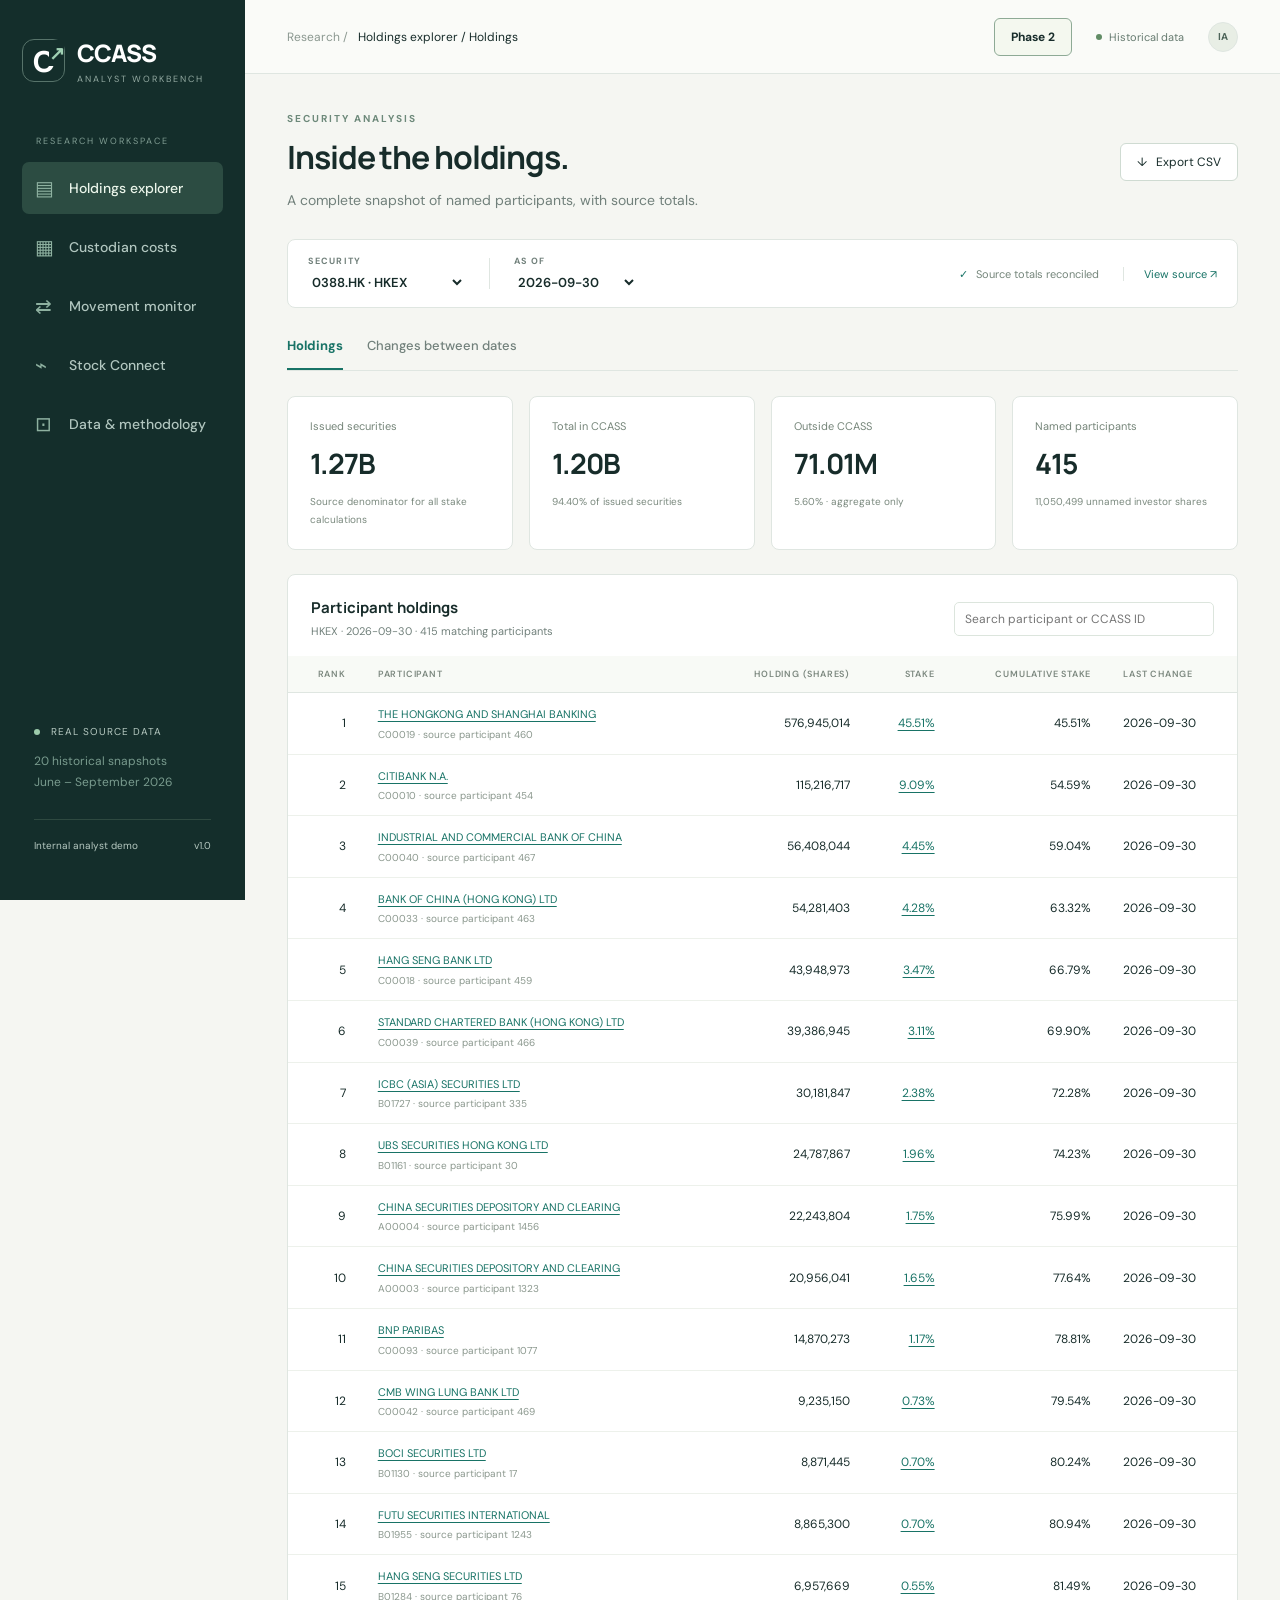
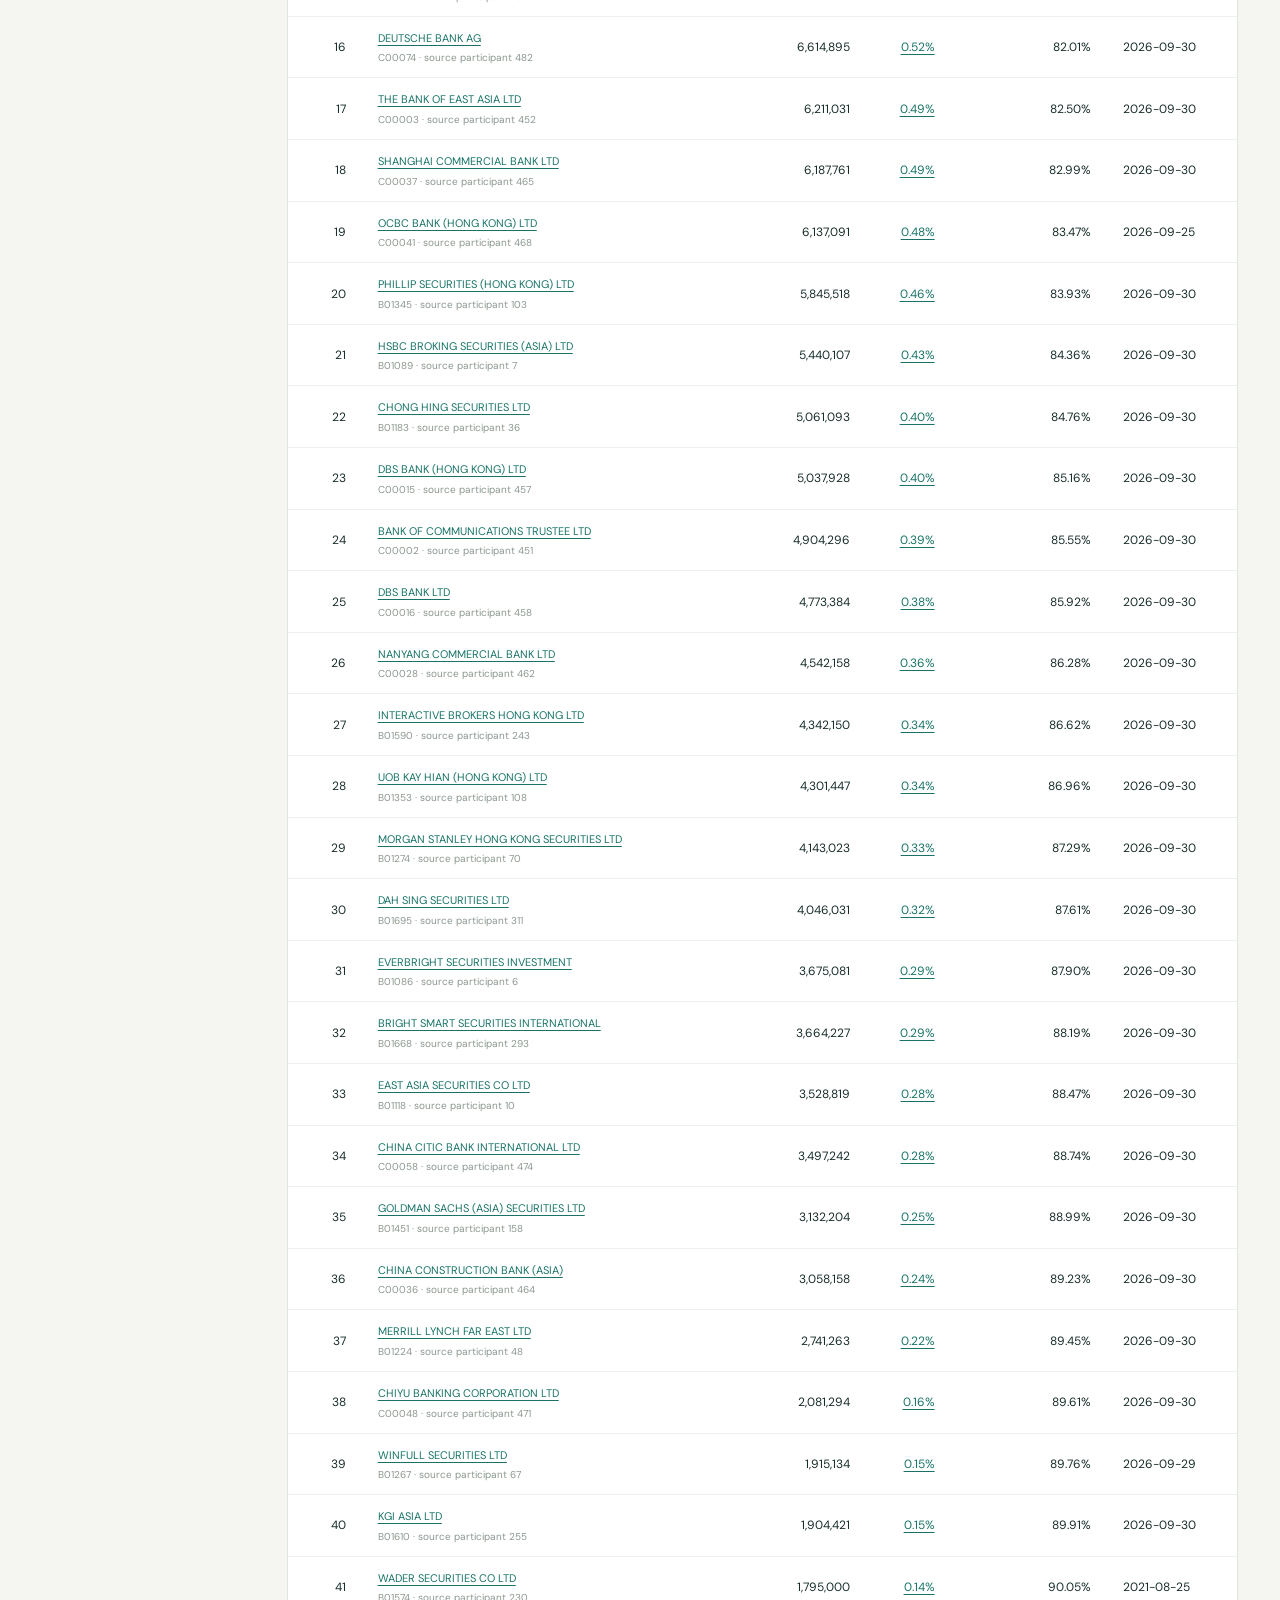
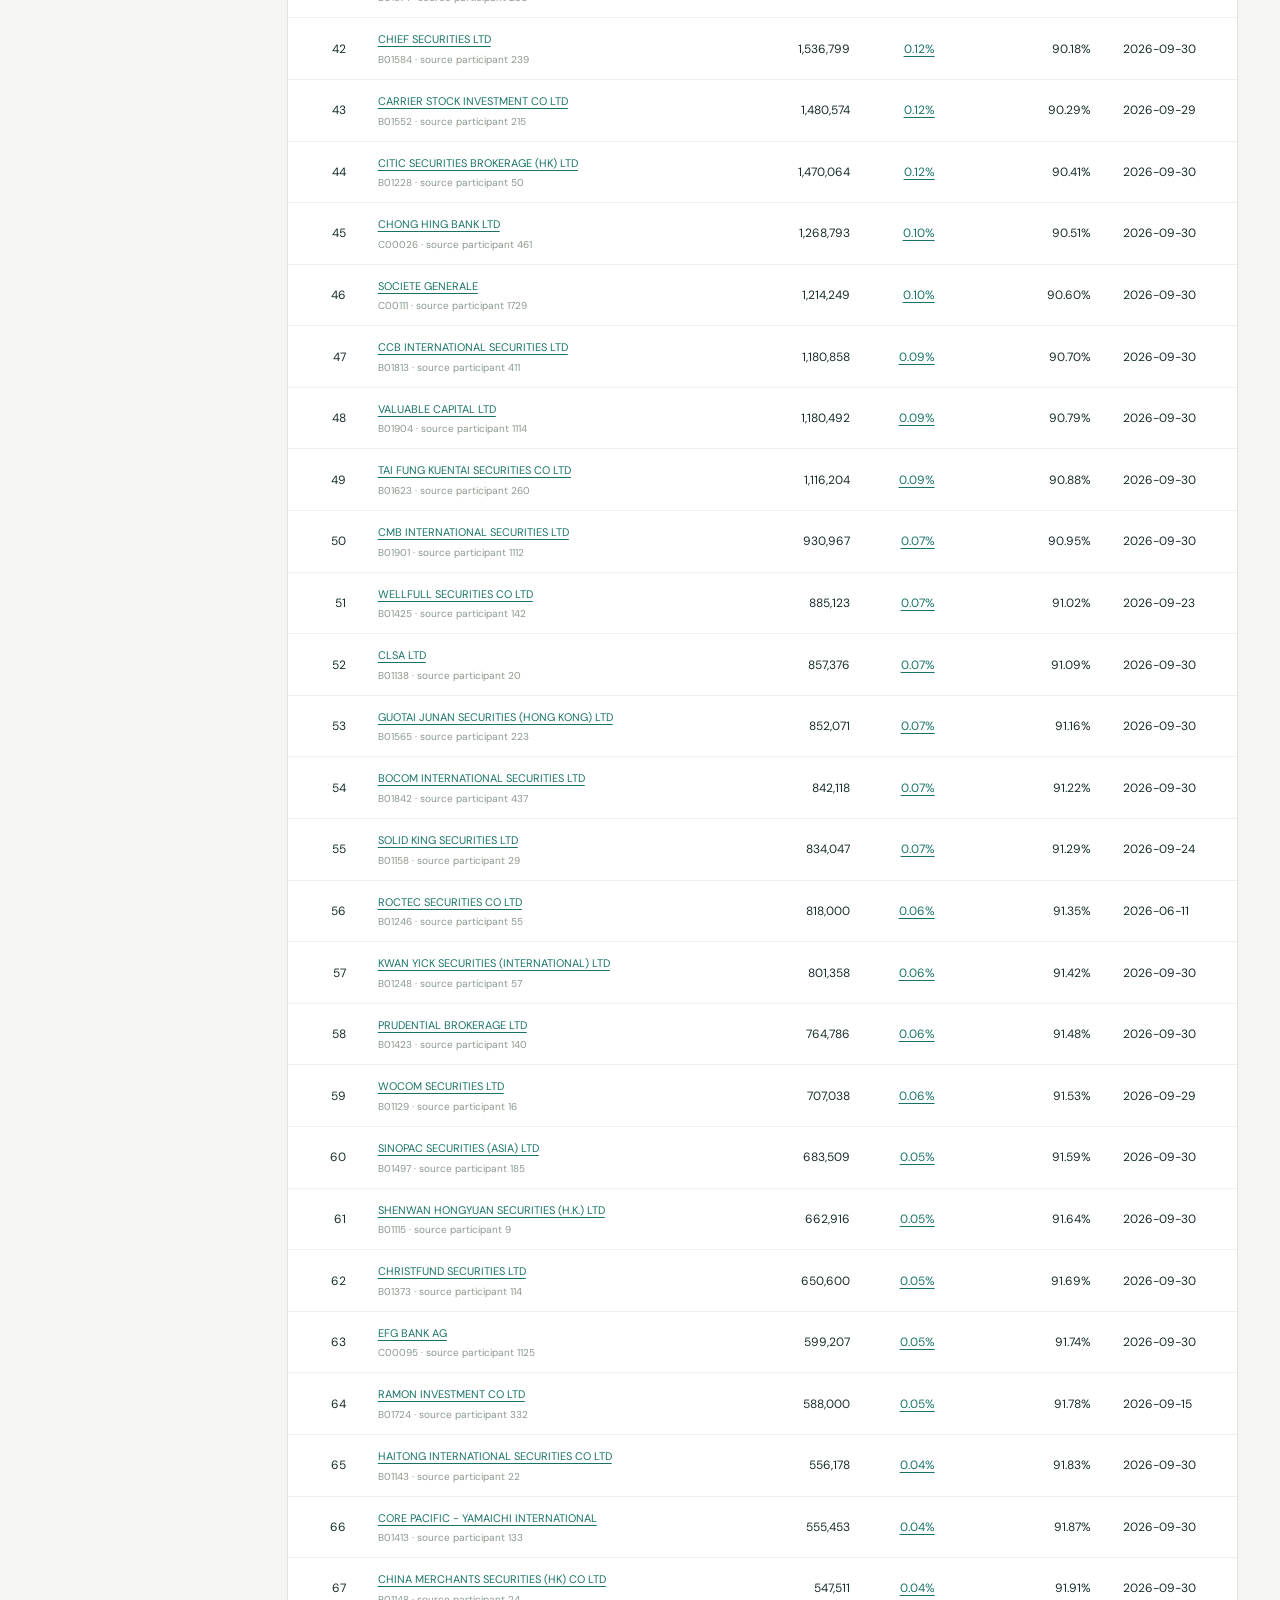
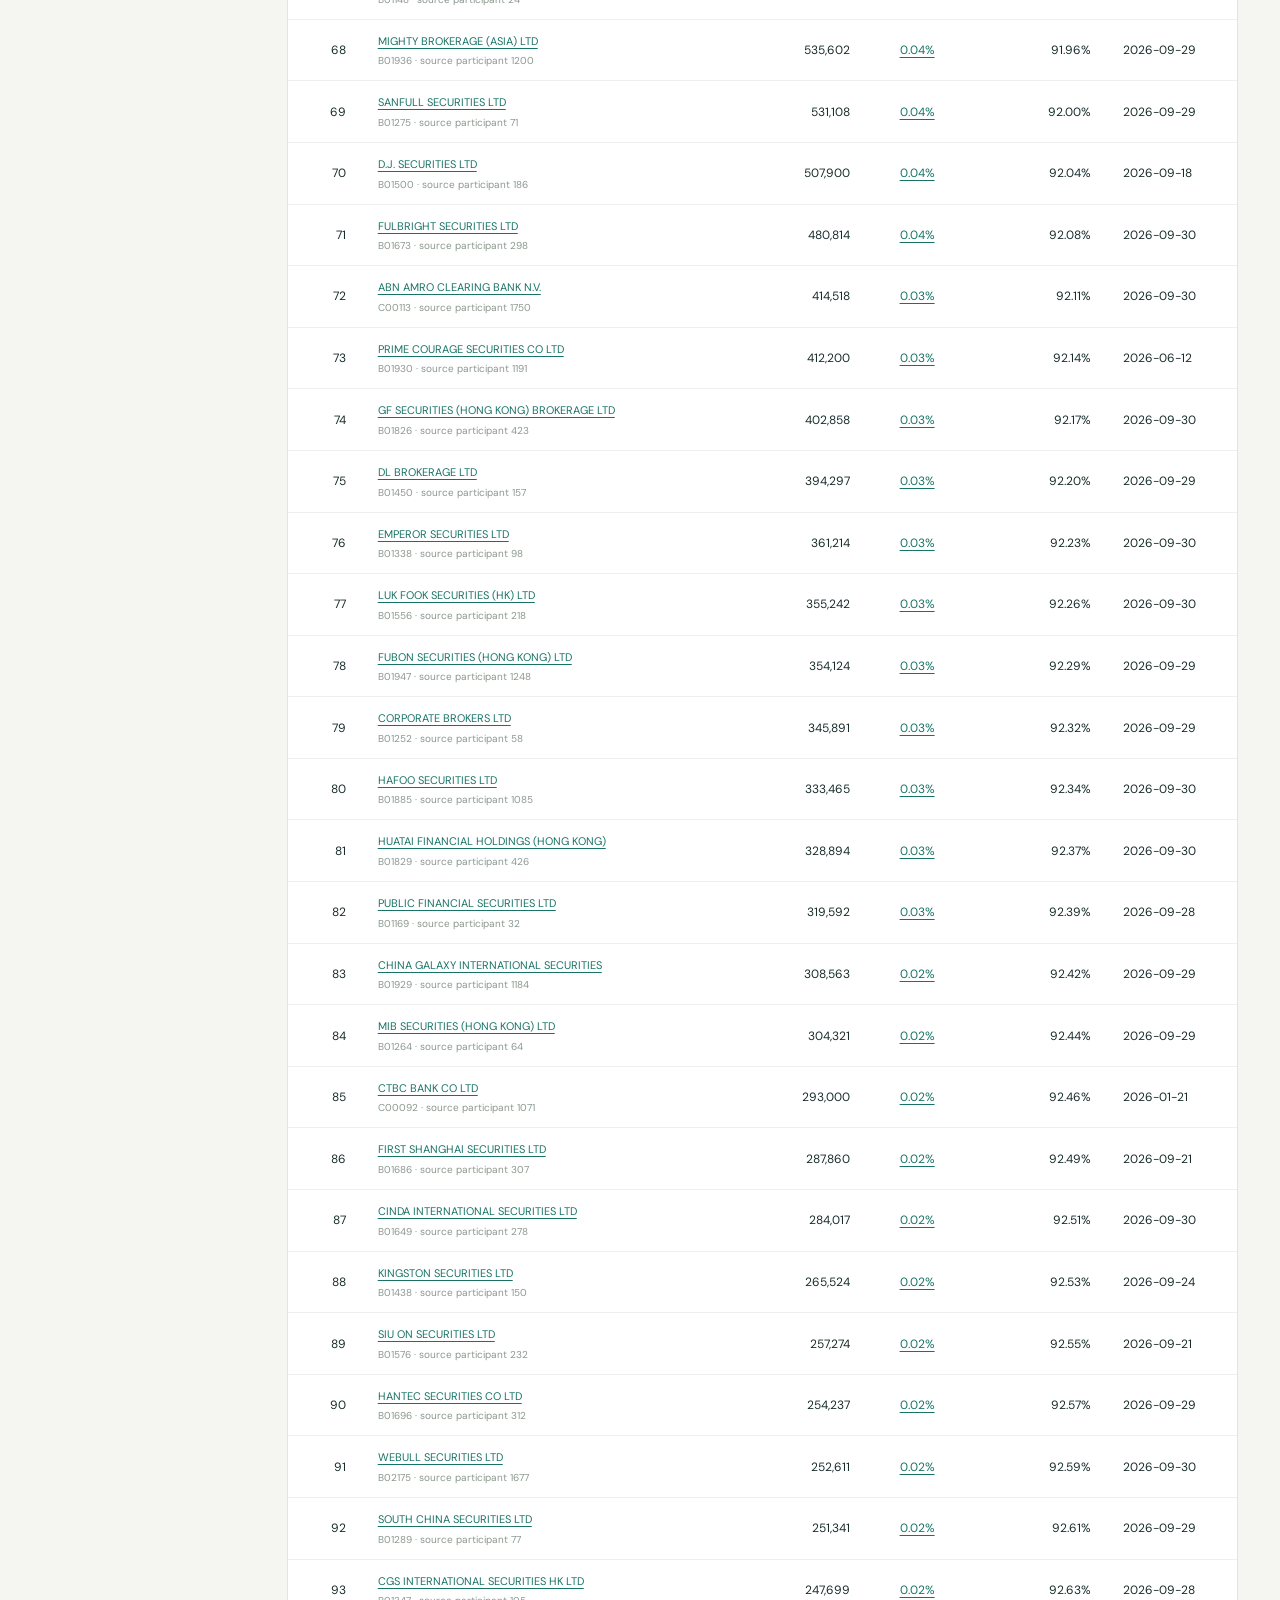
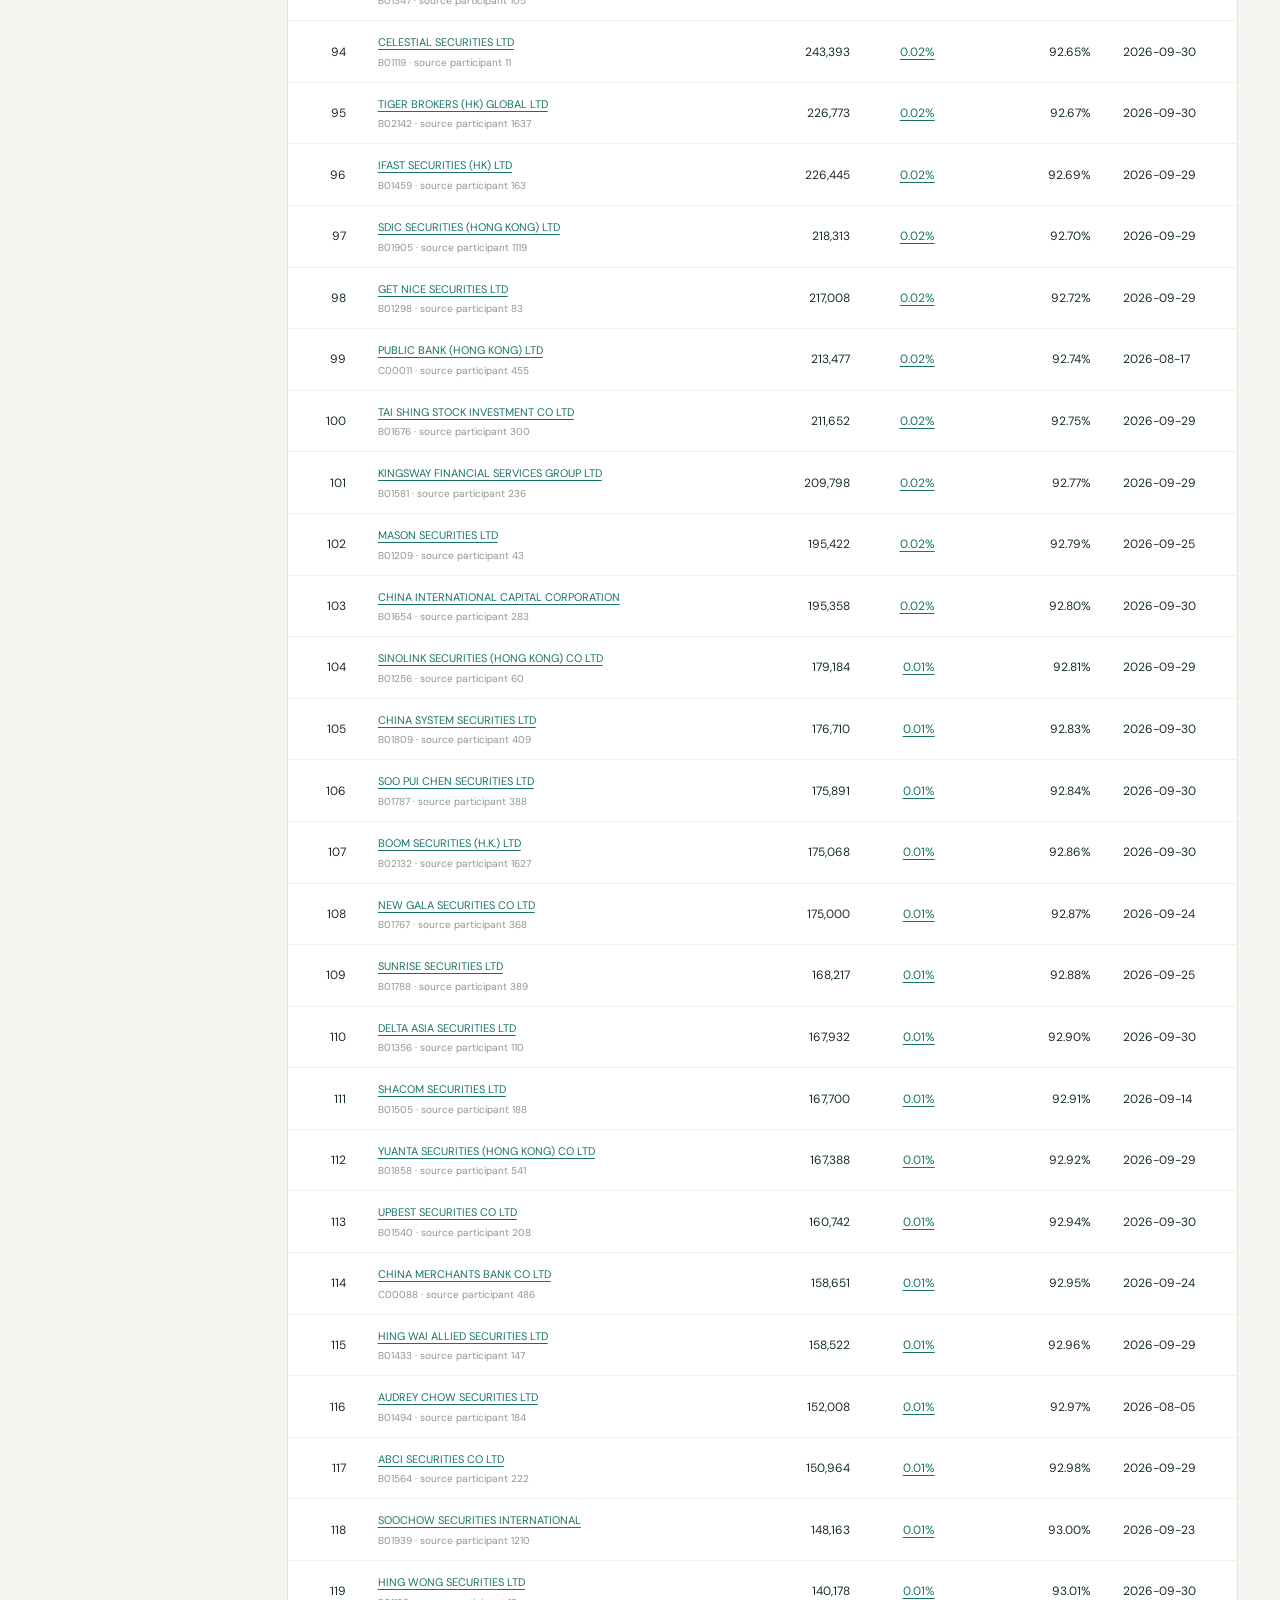
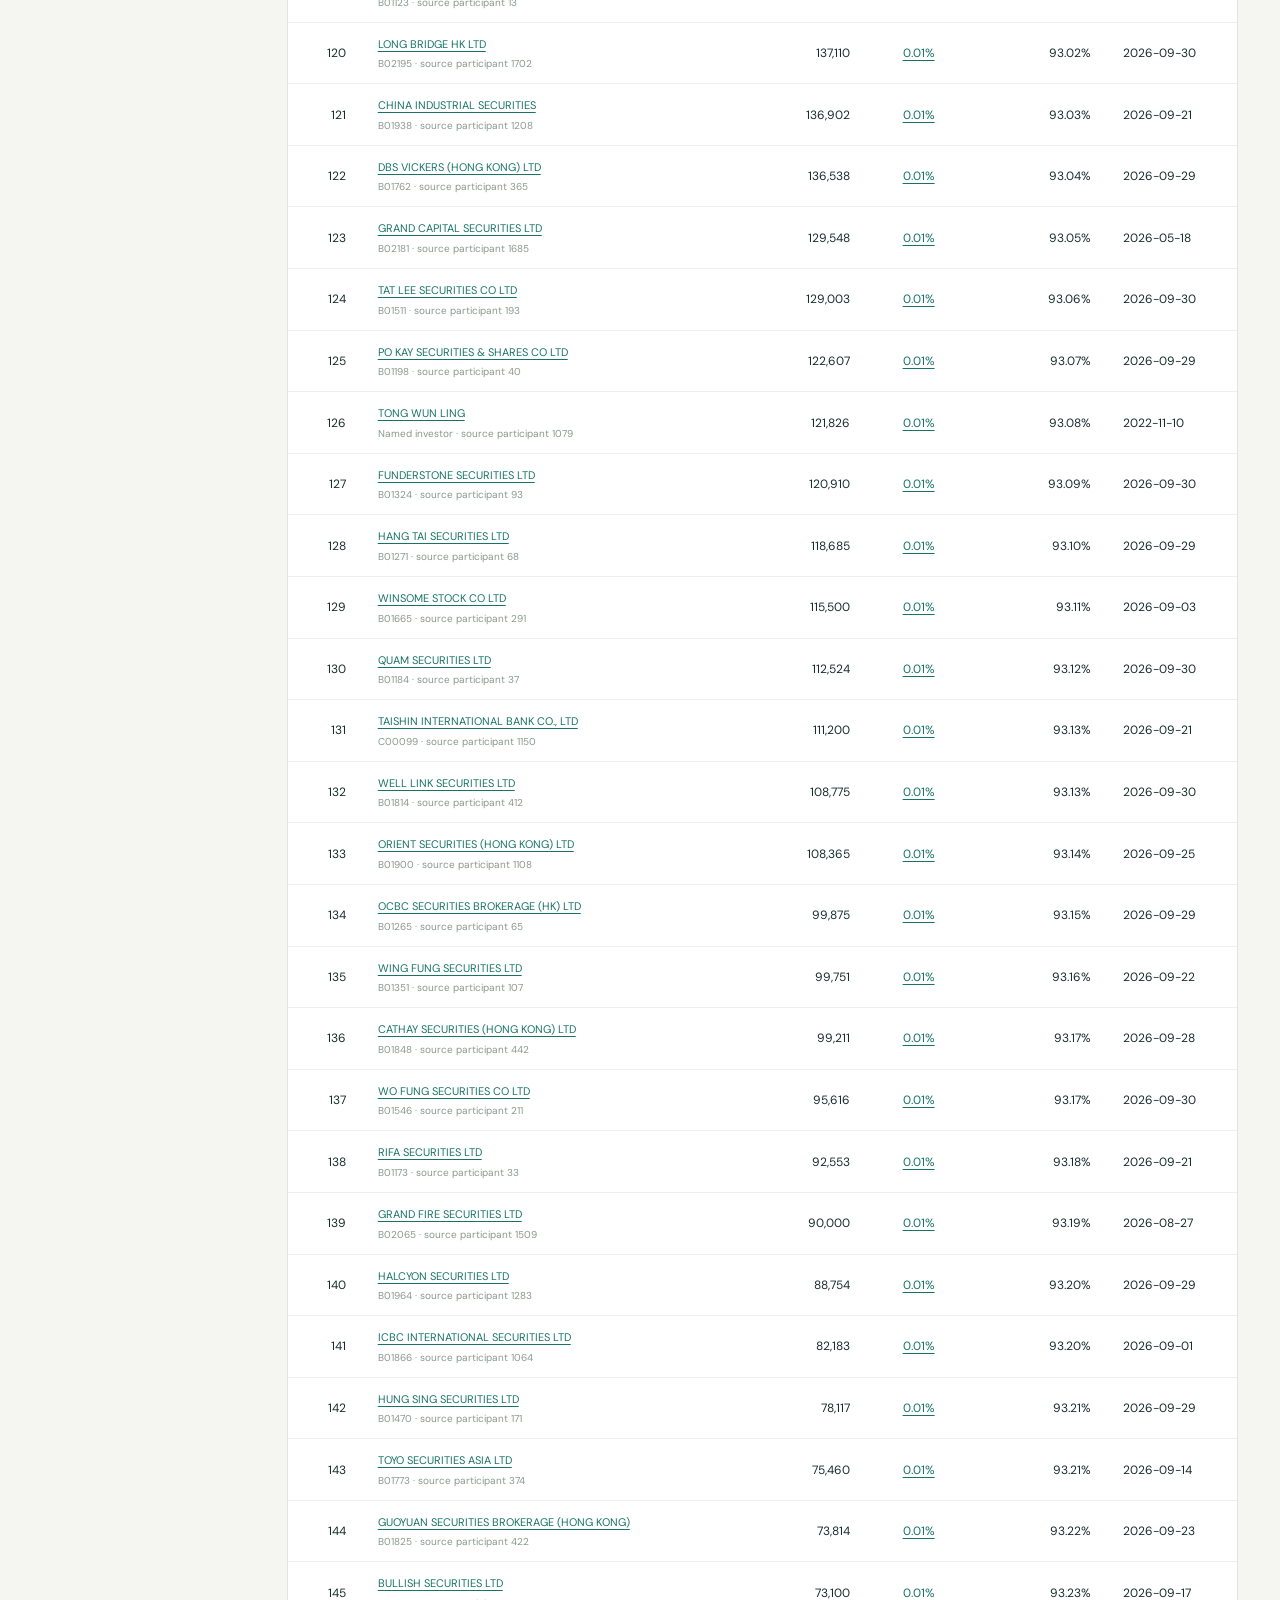
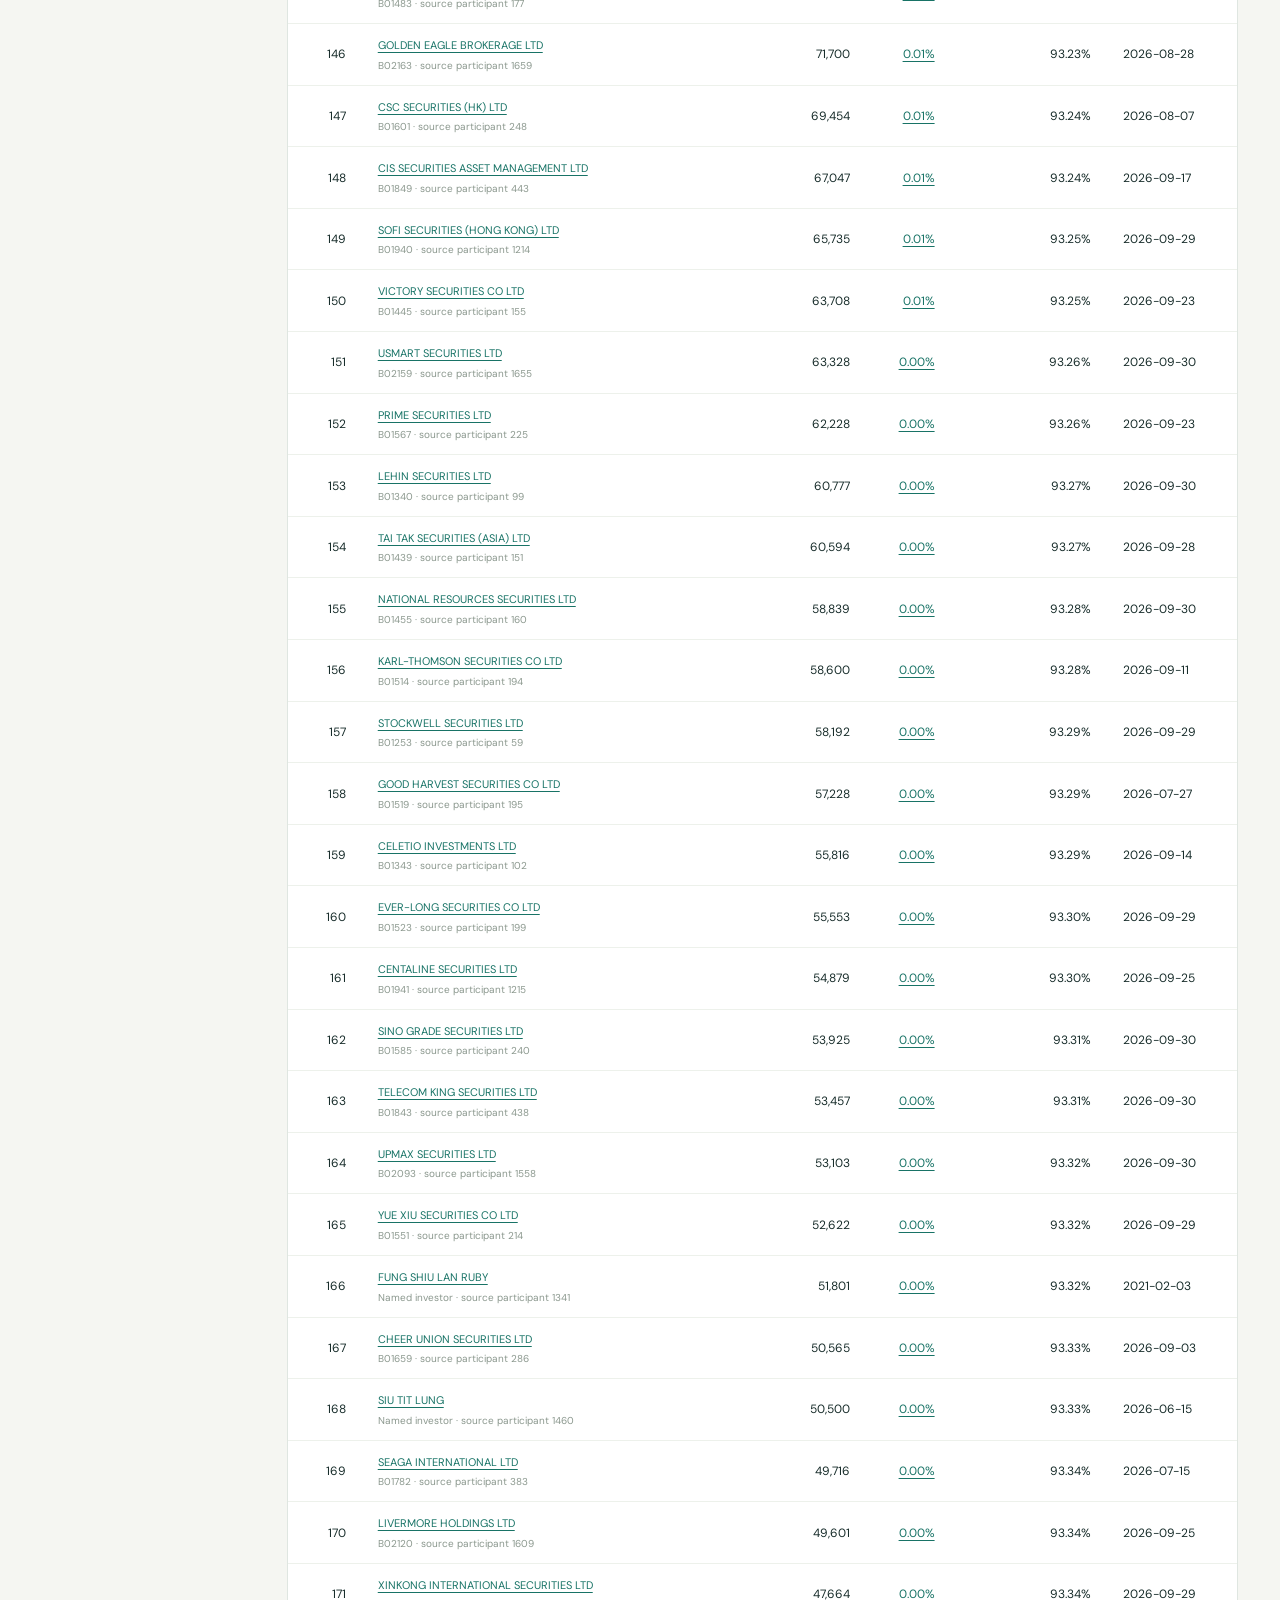
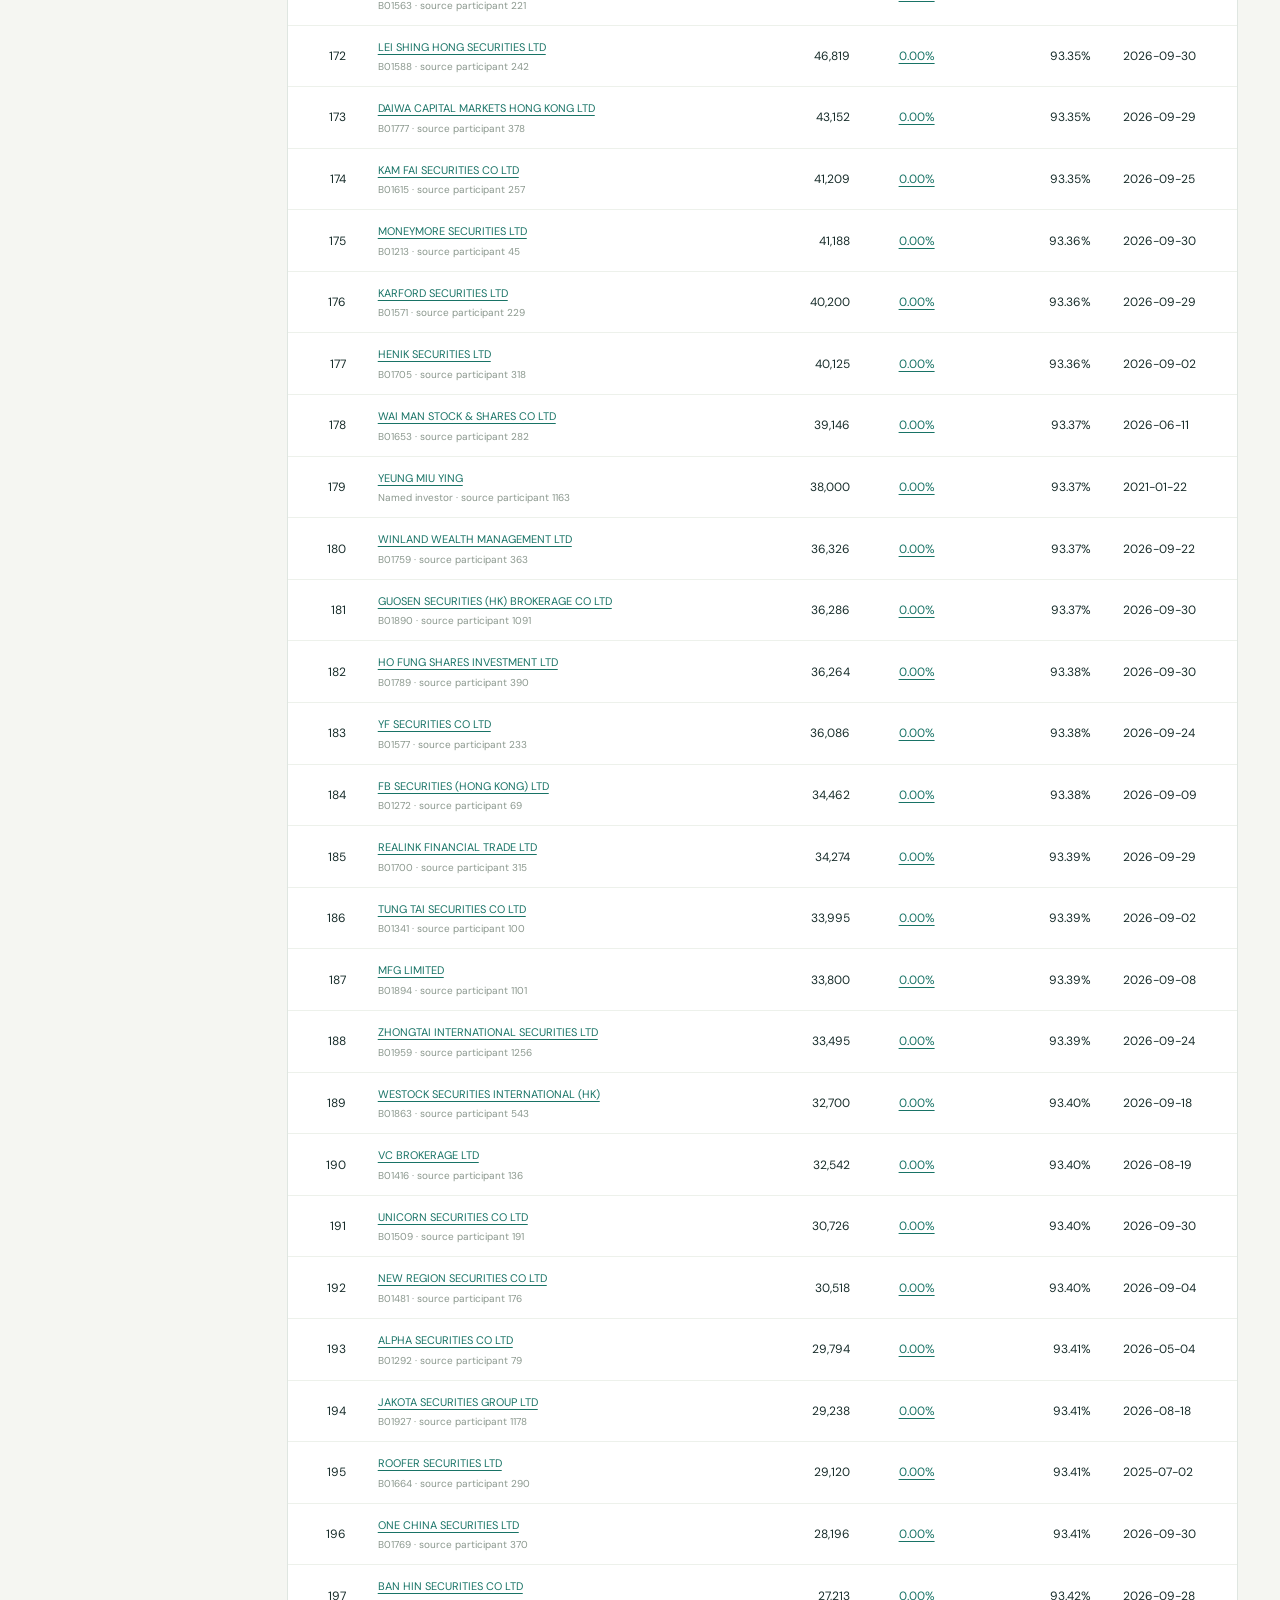
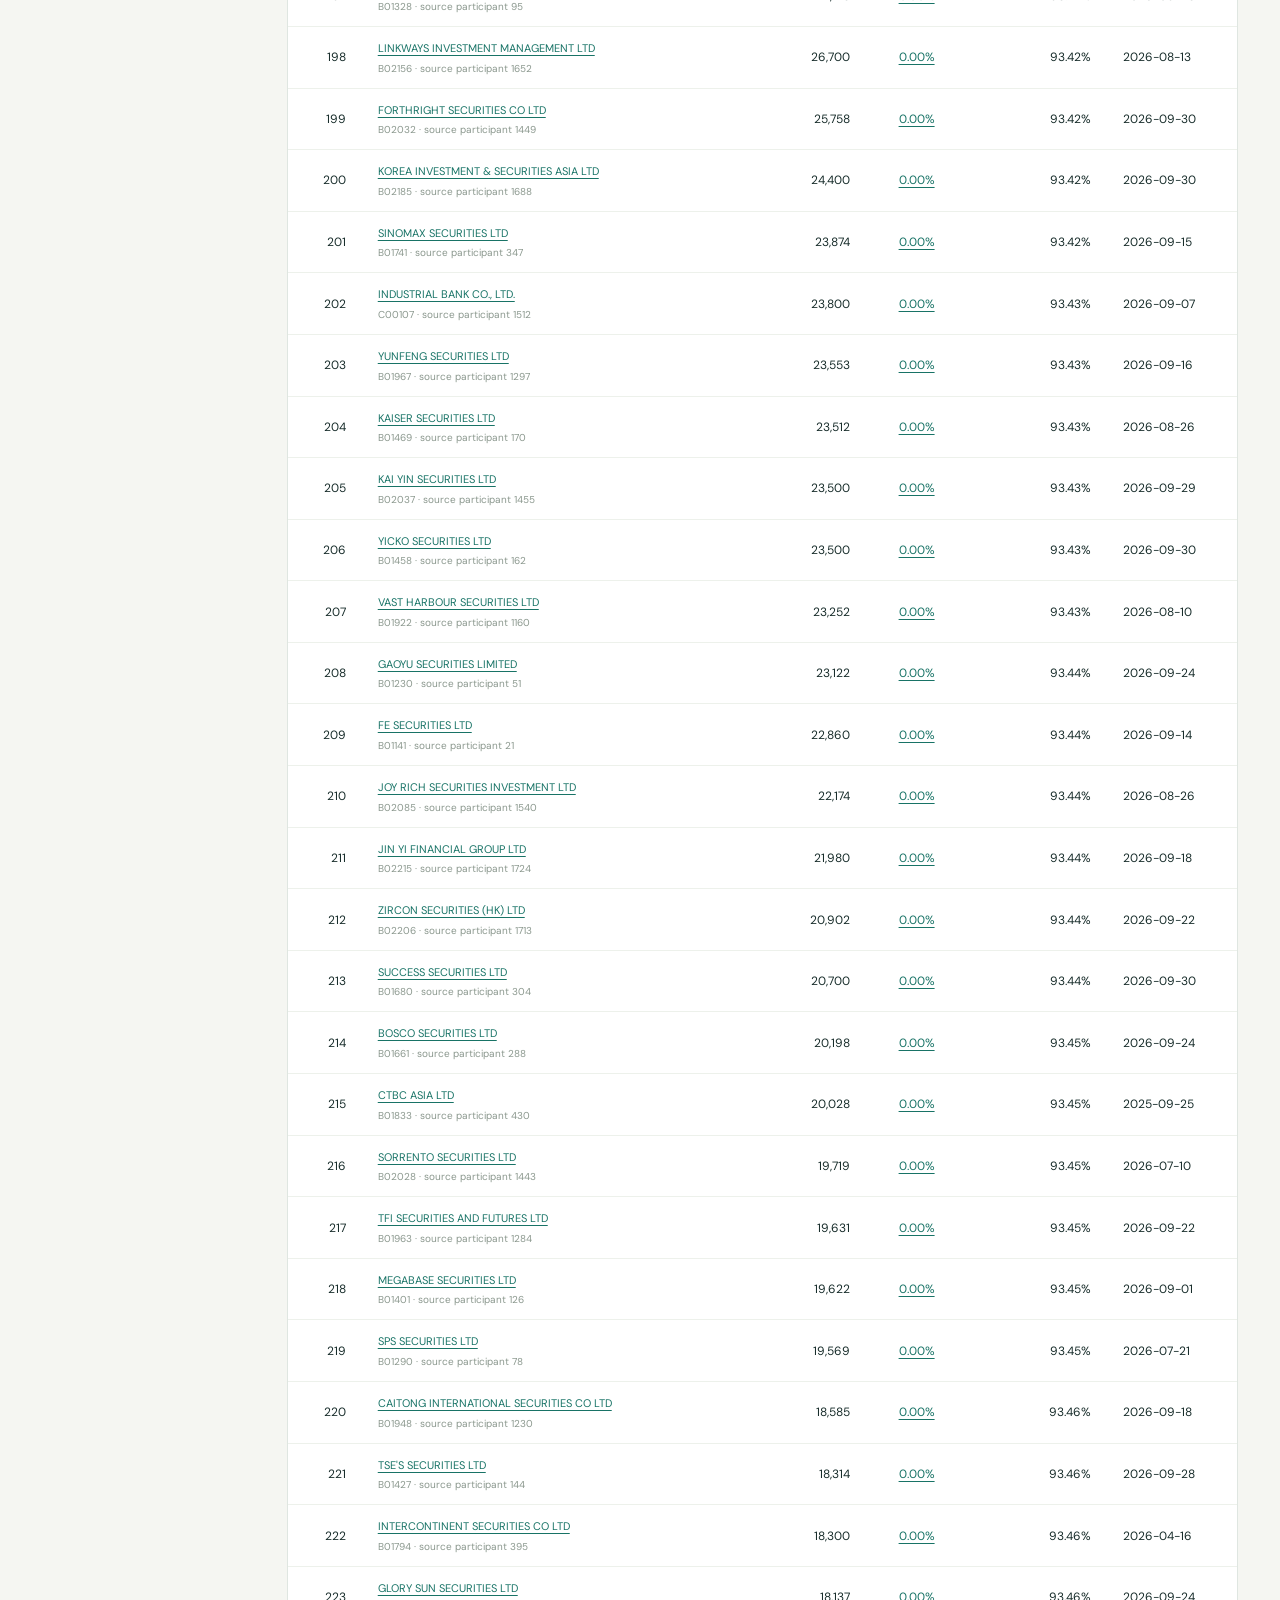
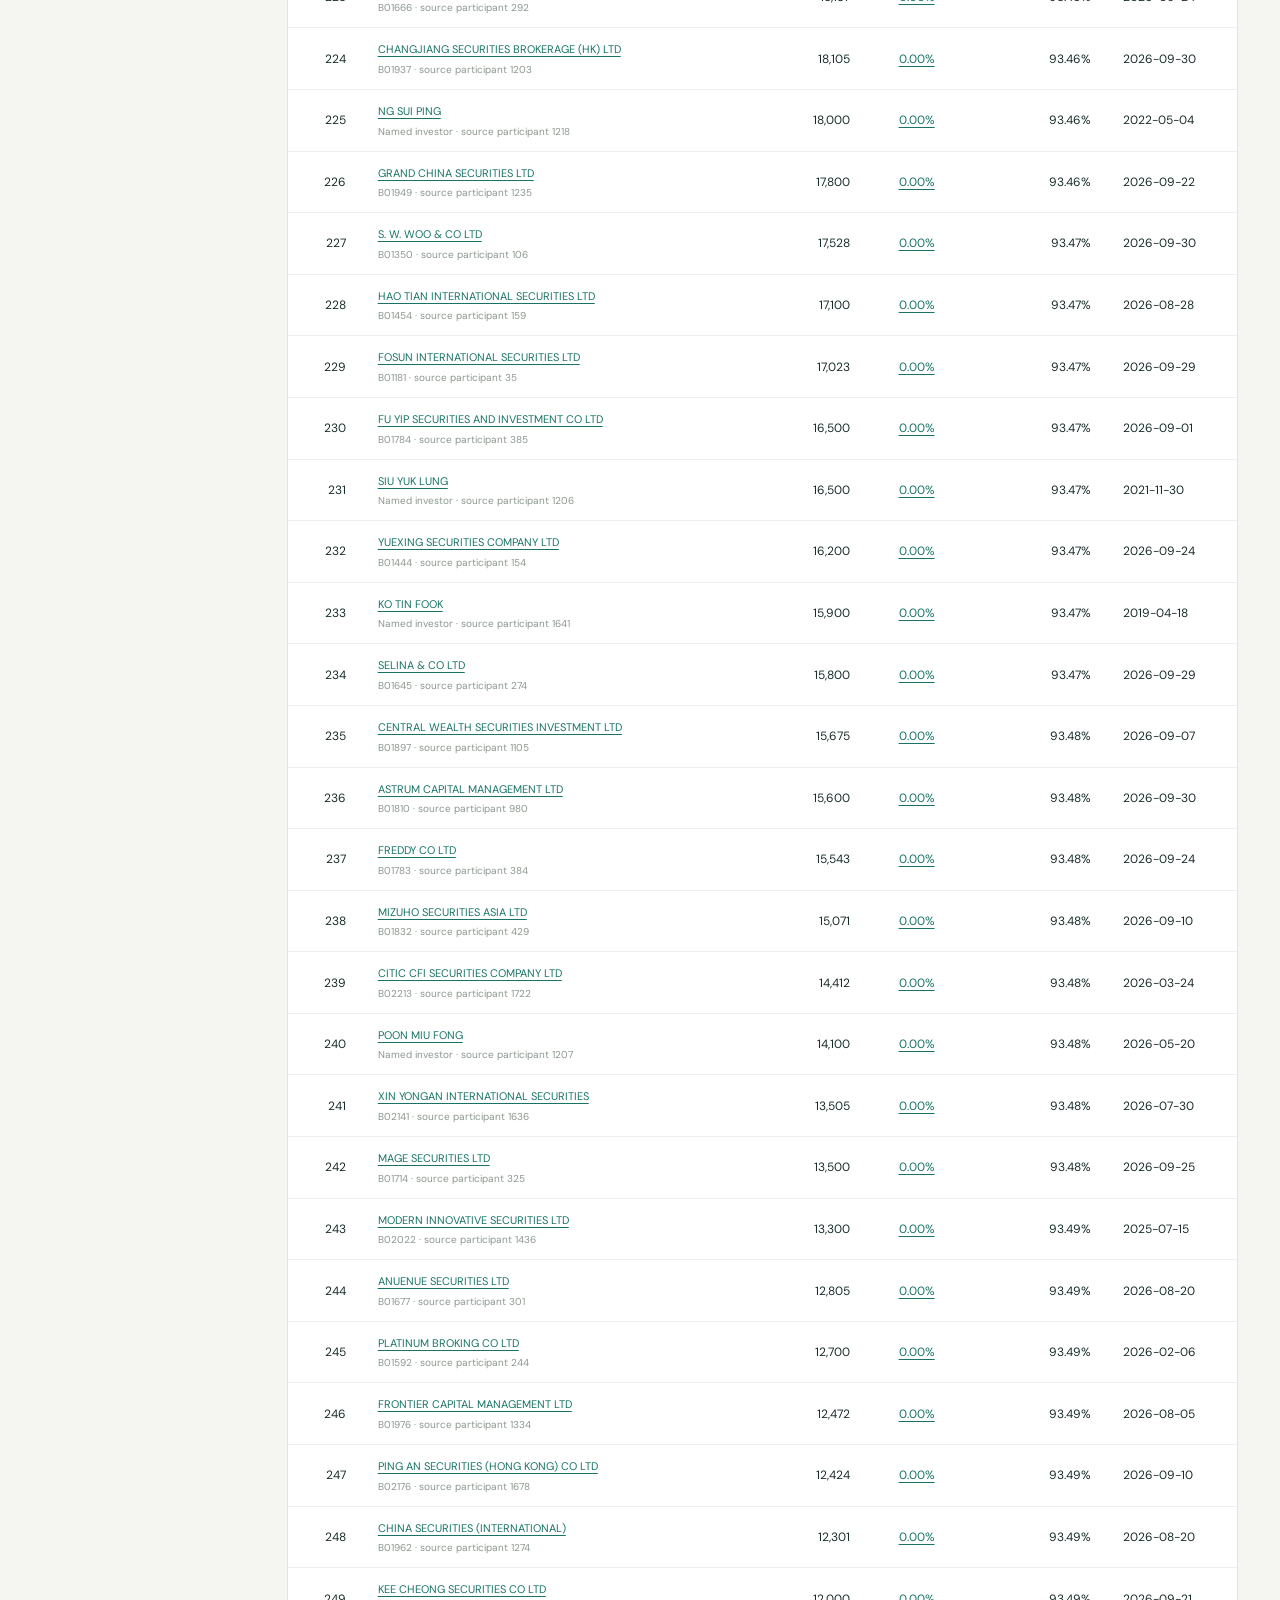
==== commit bfb1f337: "Add files via upload to phase 2" ====
--- a/index.html
+++ b/index.html
@@ -1,12 +1,12 @@
 <!doctype html>
-<html lang="en"><head><meta charset="UTF-8"><meta name="viewport" content="width=device-width, initial-scale=1"><meta name="description" content="CCASS holdings, custodian costs and month-end movement analysis for internal analysts."><title>CCASS · Analyst Workbench</title><link rel="stylesheet" href="styles.css?v=20261015-explorer3"><link rel="stylesheet" href="refinements.css?v=20261015-explorer3"><link rel="stylesheet" href="stock-connect.css?v=20261015-explorer3"></head>
+<html lang="en"><head><meta charset="UTF-8"><meta name="viewport" content="width=device-width, initial-scale=1"><meta name="description" content="CCASS holdings, custodian costs and month-end movement analysis for internal analysts."><title>CCASS · Analyst Workbench</title><link rel="stylesheet" href="styles.css?v=20261016-phase2"><link rel="stylesheet" href="refinements.css?v=20261016-phase2"><link rel="stylesheet" href="stock-connect.css?v=20261016-phase2"></head>
 <body>
-<aside class="sidebar"><a class="brand" href="#holdings"><span class="brandmark">C<span>↗</span></span><span>CCASS<span class="brand-sub">ANALYST WORKBENCH</span></span></a><div class="workspace-label">RESEARCH WORKSPACE</div><nav aria-label="Main navigation"><a href="#holdings" data-view="holdings"><span>▤</span> Holdings explorer</a><a href="#costs" data-view="costs"><span>▦</span> Custodian costs</a><a href="#movement" data-view="movement"><span>⇄</span> Movement monitor</a><a href="#connect" data-view="connect"><span>⌁</span> Stock Connect</a><a href="#data" data-view="data"><span>⊡</span> Data & methodology</a></nav><div class="sidebar-bottom"><span class="live-dot"></span> REAL SOURCE DATA<div>20 historical snapshots<br>June – September 2026</div><p>Internal analyst demo <span>v1.0</span></p></div></aside>
-<div class="shell"><header><div><span class="breadcrumb">Research /</span> <span id="crumb">Holdings explorer</span></div><div class="header-right"><span class="source-badge"><i></i> Historical data</span><span class="avatar">IA</span></div></header><main>
+<aside class="sidebar"><a class="brand" href="#holdings"><span class="brandmark">C<span>↗</span></span><span>CCASS<span class="brand-sub">ANALYST WORKBENCH</span></span></a><div class="workspace-label">RESEARCH WORKSPACE</div><nav aria-label="Main navigation"><a href="#holdings" data-view="holdings"><span>▤</span> Holdings explorer</a><a href="#costs" data-view="costs"><span>▦</span> Custodian costs</a><a href="#movement" data-view="movement"><span>⇄</span> Movement monitor</a><a href="#connect" data-view="connect"><span>⌁</span> Stock Connect</a><a href="#intel" data-view="intel" id="phase-intel-nav" hidden><span>✧</span> Intel issuing</a><a href="#data" data-view="data"><span>⊡</span> Data & methodology</a></nav><div class="sidebar-bottom"><span class="live-dot"></span> REAL SOURCE DATA<div>20 historical snapshots<br>June – September 2026</div><p>Internal analyst demo <span>v1.0</span></p></div></aside>
+<div class="shell"><header><div><span class="breadcrumb">Research /</span> <span id="crumb">Holdings explorer</span></div><div class="header-right"><button id="phase-two" class="button phase-toggle" aria-pressed="false">Phase 2</button><span class="source-badge"><i></i> Historical data</span><span class="avatar">IA</span></div></header><main>
 <div class="page-heading"><div><div class="eyebrow" id="eyebrow">SECURITY ANALYSIS</div><h1 id="page-title">Inside the holdings.</h1><p id="page-subtitle">A complete snapshot of named participants, with source totals.</p></div><button class="button" id="export"><span>↓</span> Export CSV</button></div>
 <div class="filterbar"><label>SECURITY<select id="stock" aria-label="Security"></select></label><div class="filter-divider"></div><label>AS OF<select id="date" aria-label="As of date"></select></label><div class="filter-spacer"></div><span class="verified"><span>✓</span> Source totals reconciled</span><a id="source-link" target="_blank" rel="noopener">View source ↗</a></div>
 <section id="content" aria-live="polite"></section>
 <footer><span>Source: Webb-database · Captured 13 Oct 2026 · Shares, unless stated otherwise</span><span>Internal research use</span></footer>
 </main></div><dialog id="detail-dialog"><div class="dialog-head"><h2 id="detail-title">Calculation details</h2><button id="close-dialog" aria-label="Close details">×</button></div><div id="detail-body"></div></dialog><dialog id="scenario-dialog"><div class="dialog-head"><h2>ADD / DROP participants</h2><button id="close-scenario" aria-label="Close adjustments">×</button></div><div id="scenario-body"></div></dialog><div id="toast" role="status"></div>
-<script type="module" src="app.js?v=20261015-explorer3"></script></body></html>
+<script type="module" src="app.js?v=20261016-phase2"></script></body></html>
 
--- a/refinements.css
+++ b/refinements.css
@@ -19,3 +19,8 @@
 .list-count{padding:16px 23px;border-top:1px solid var(--border);font-size:11px;color:var(--muted)}
 .participant-link{font-size:11px;line-height:1.6}.stake-link{font-variant-numeric:tabular-nums;white-space:nowrap}
 .participant-summary{padding:4px 0 14px}.participant-summary h3{font-size:17px;margin:0 0 9px}.participant-summary p{font-size:12px;color:var(--muted);margin:0}
+
+[hidden]{display:none!important}.phase-toggle{font-weight:700;border-color:#8eaa96;background:#f4f8ef}.phase-toggle.enabled{background:#235b45;color:white;border-color:#235b45;box-shadow:0 0 0 3px #dfeadd}
+.vendor-received td{background:#fff7df}.vendor-received td:first-child{border-left:3px solid #d6a13a}.vendor-marker{display:block;width:fit-content;font-size:9px;color:#825819;background:#f8e7b9;border-radius:4px;padding:3px 6px;margin-top:5px}
+.insight-link{font-weight:700;white-space:nowrap}.insight-link span{font-size:10px}.integration-note{color:#c96a15;font-size:14px;margin:0 0 24px;font-weight:600}
+@media(max-width:650px){.header-right{gap:8px}.phase-toggle{padding:7px 10px;font-size:11px}.header-right .source-badge{display:none}}
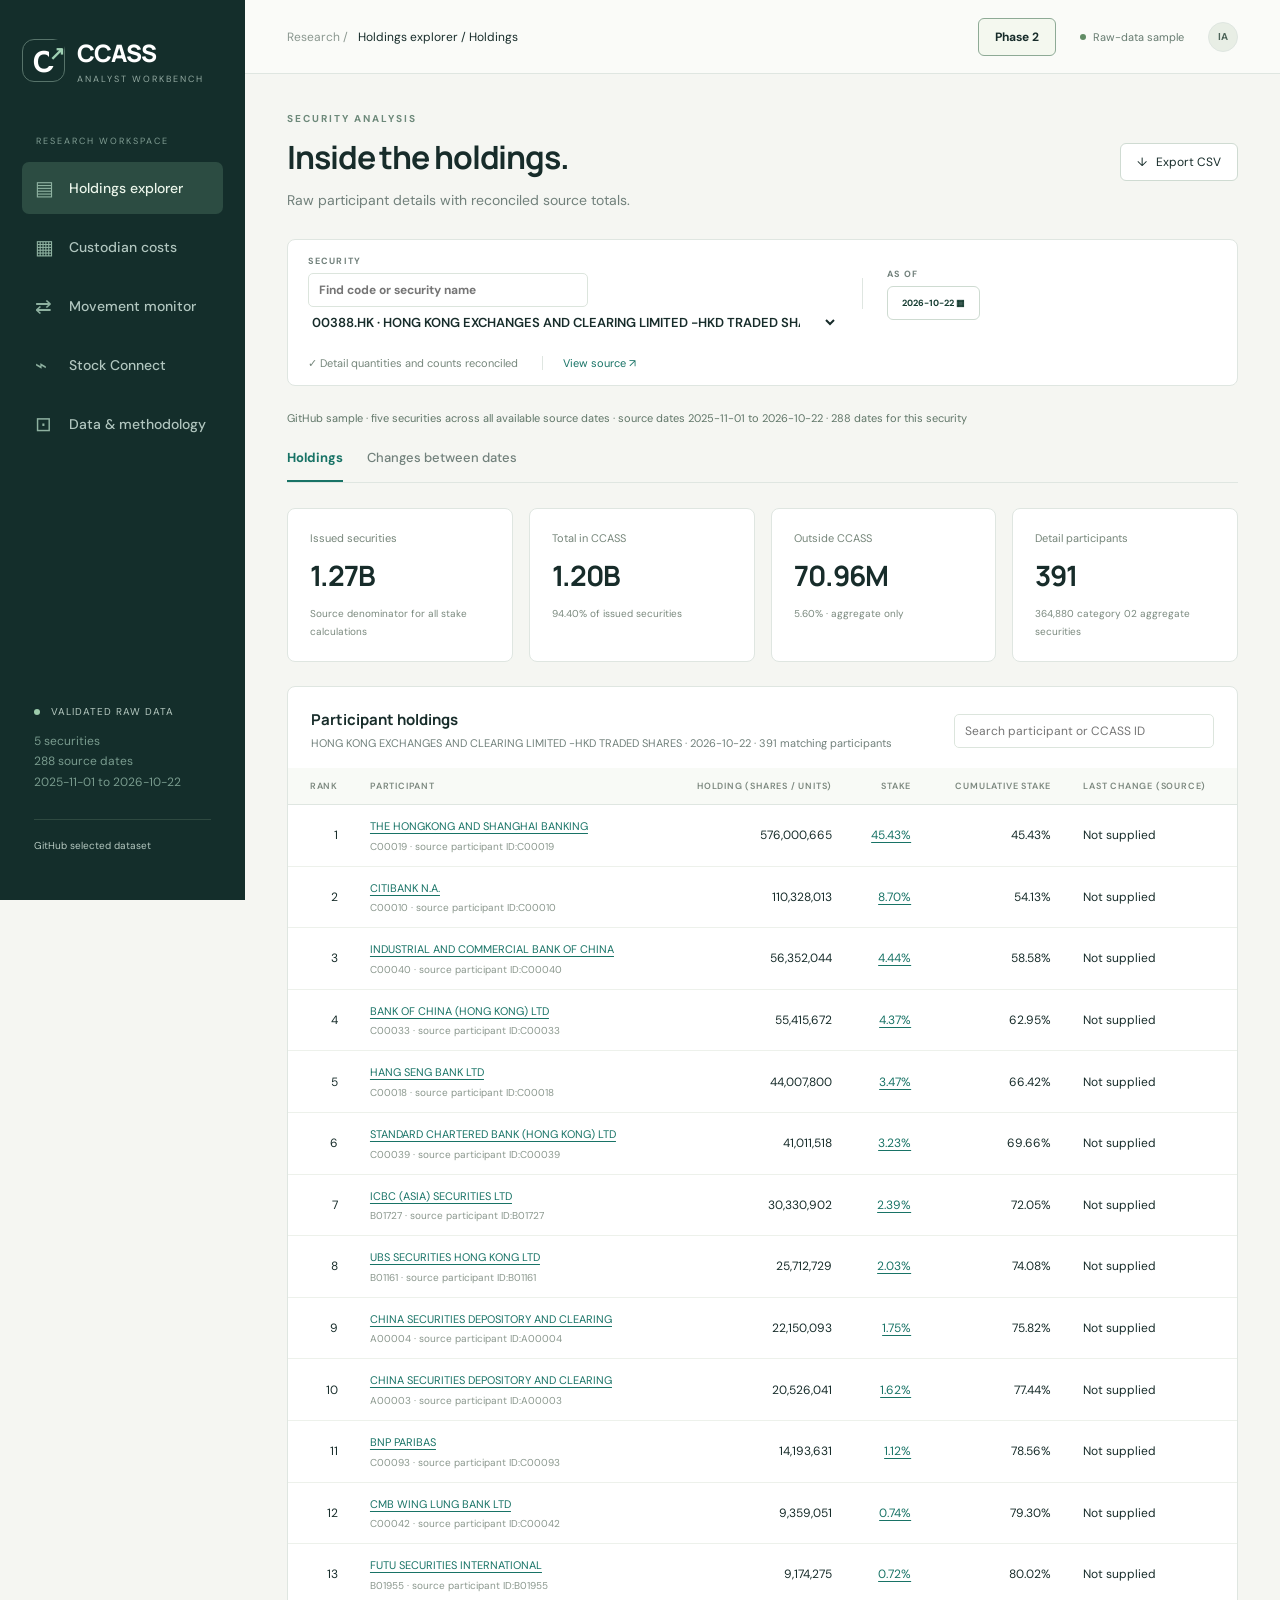
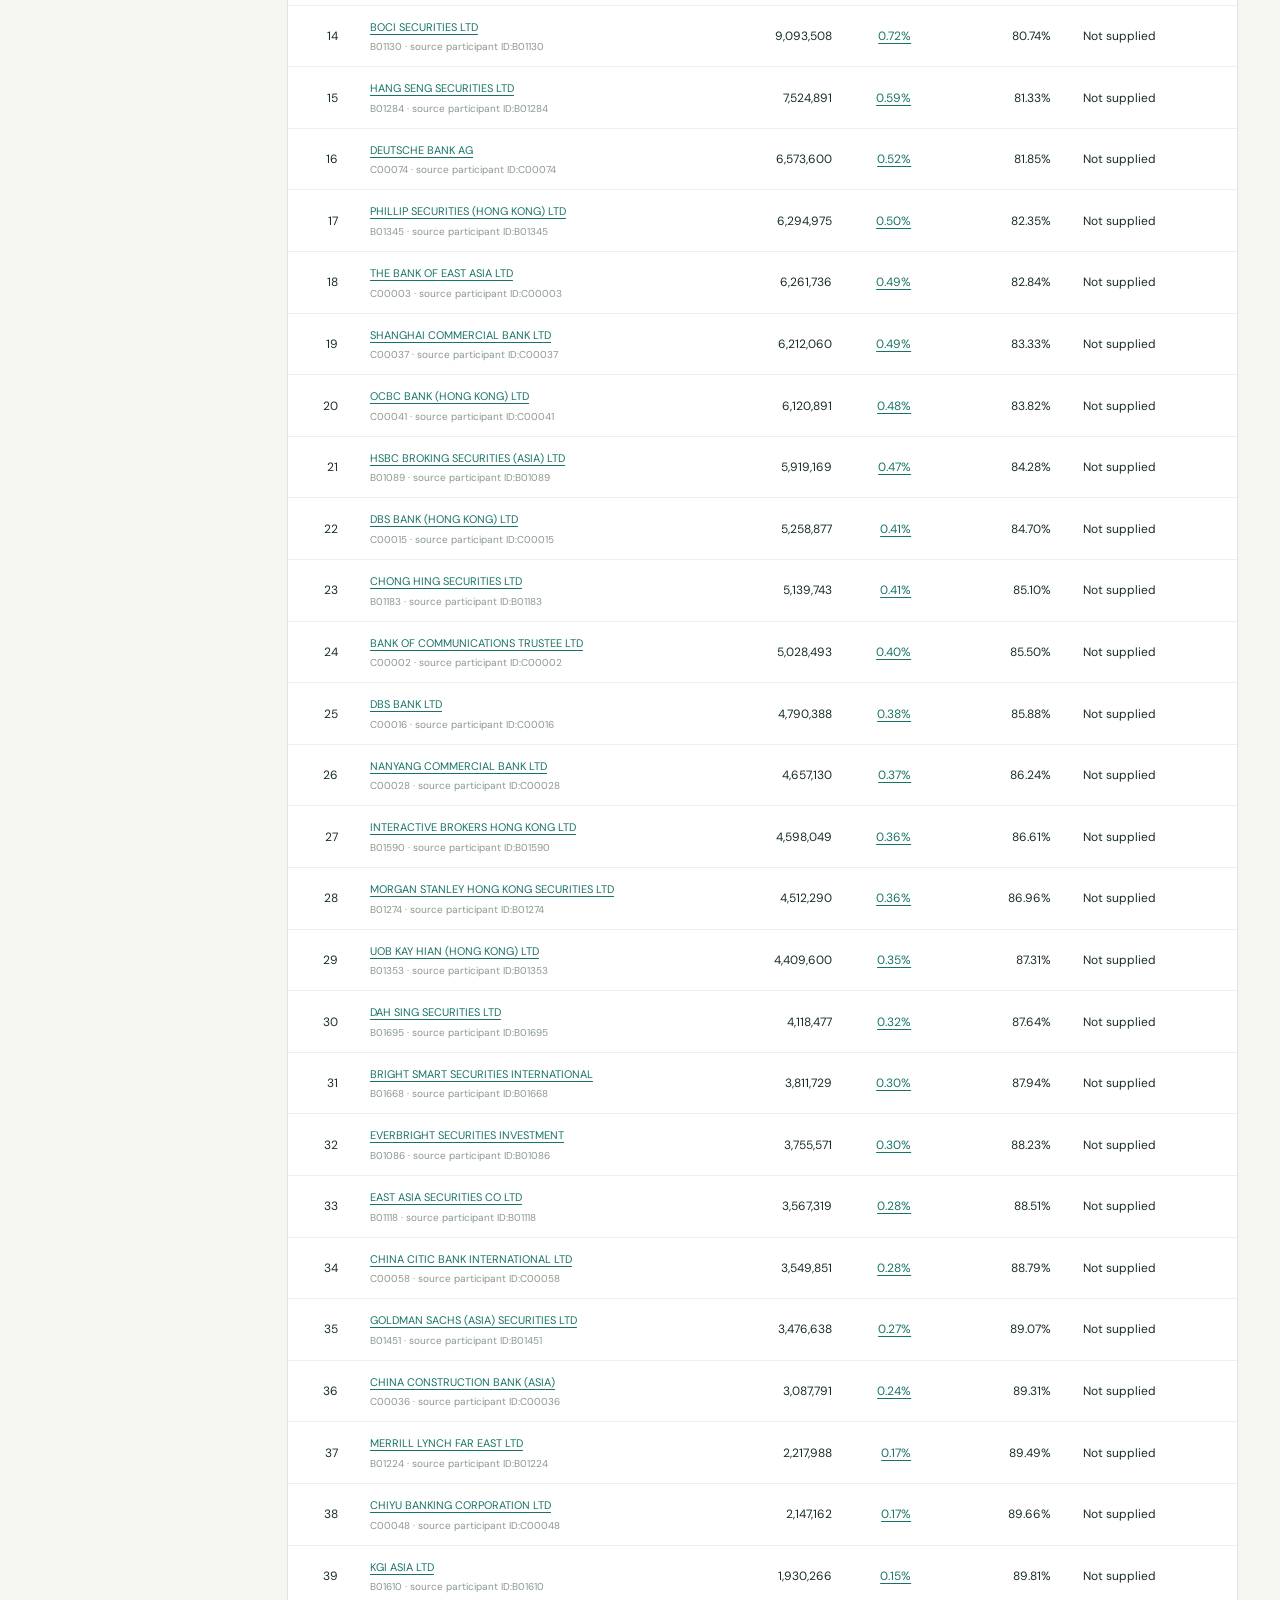
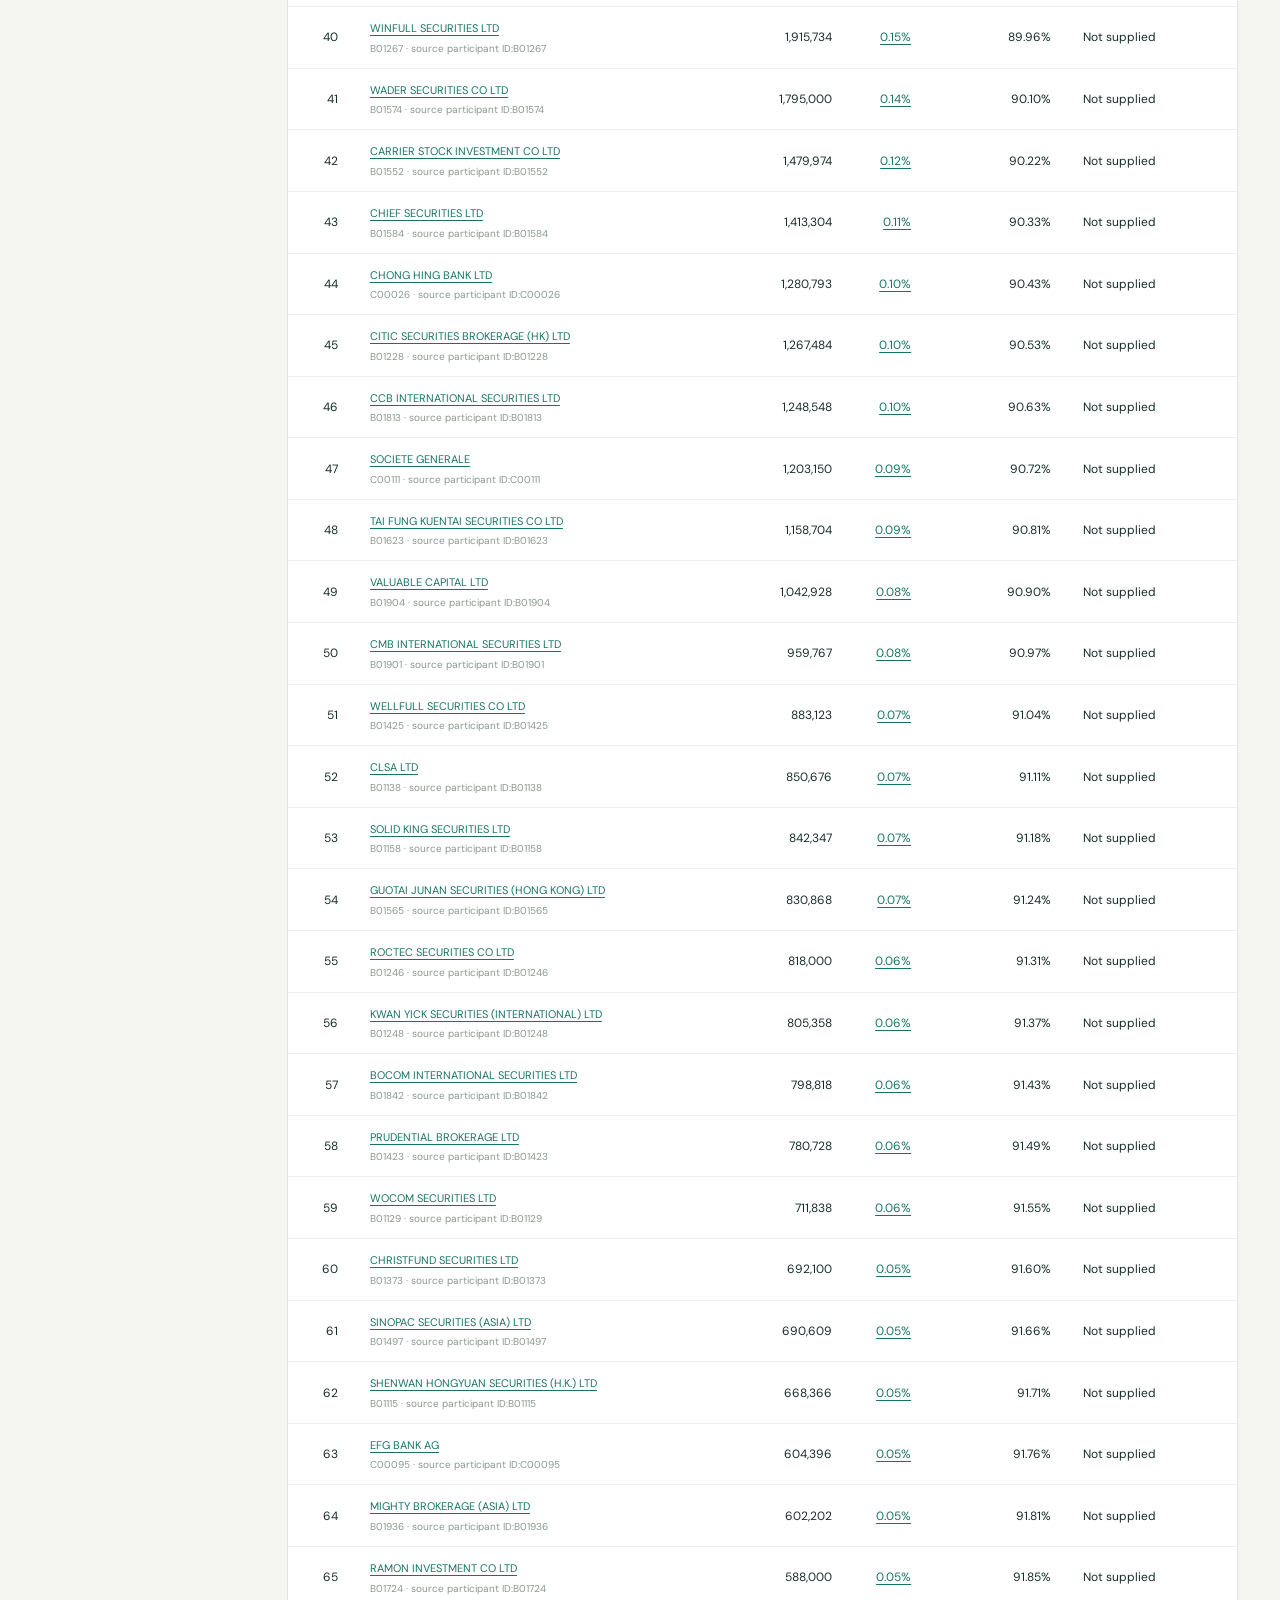
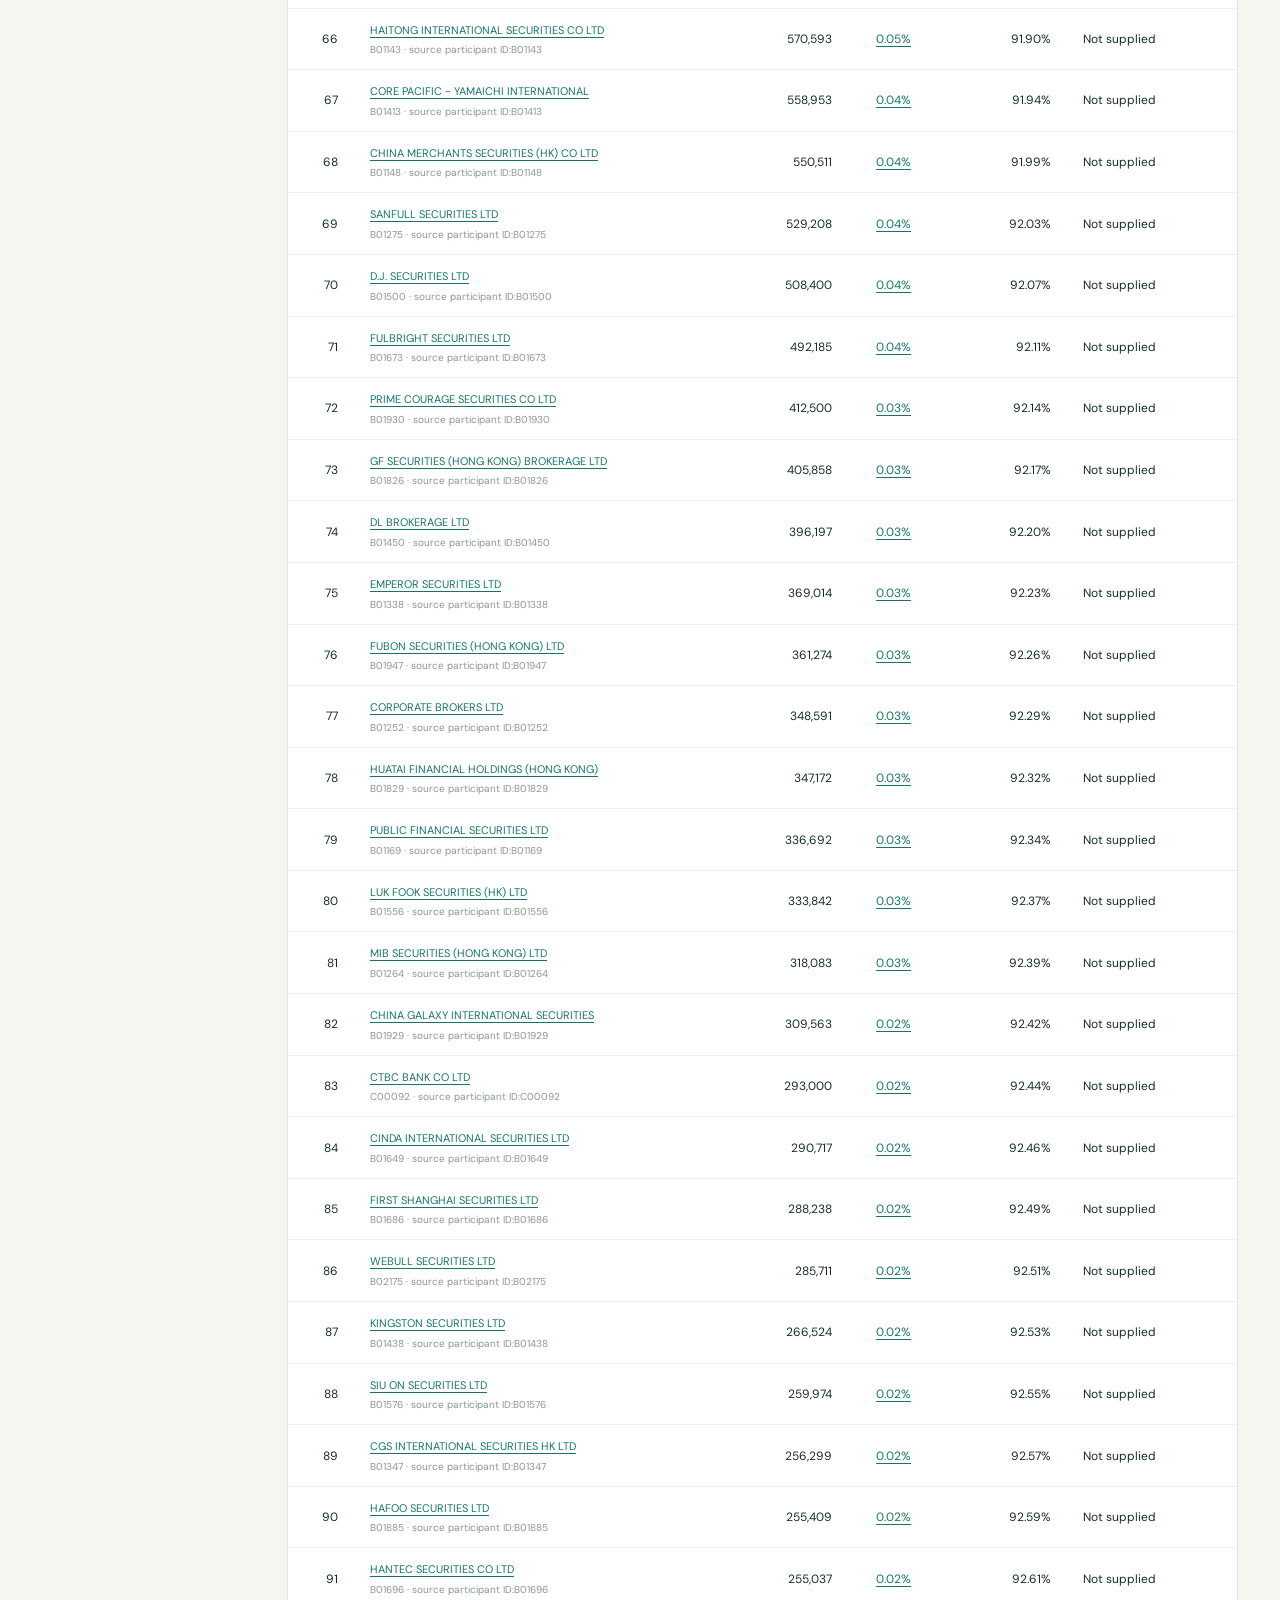
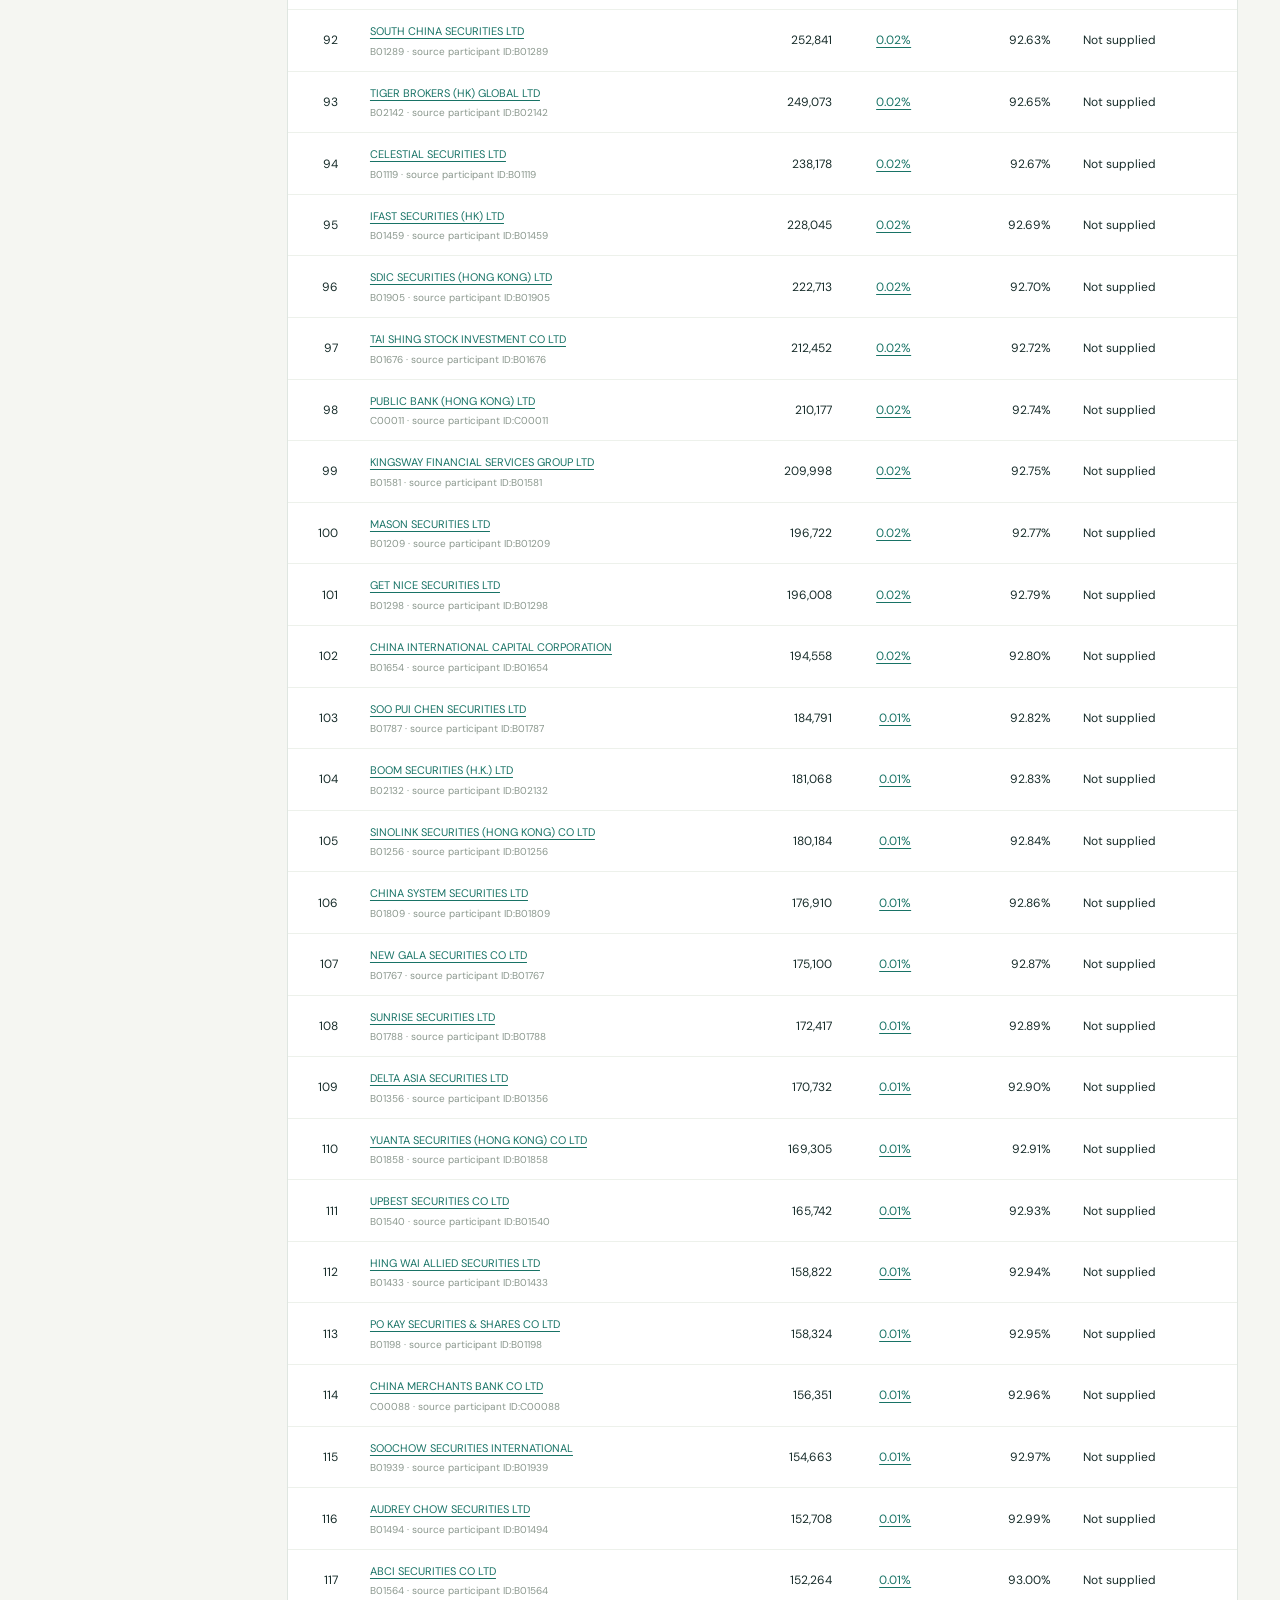
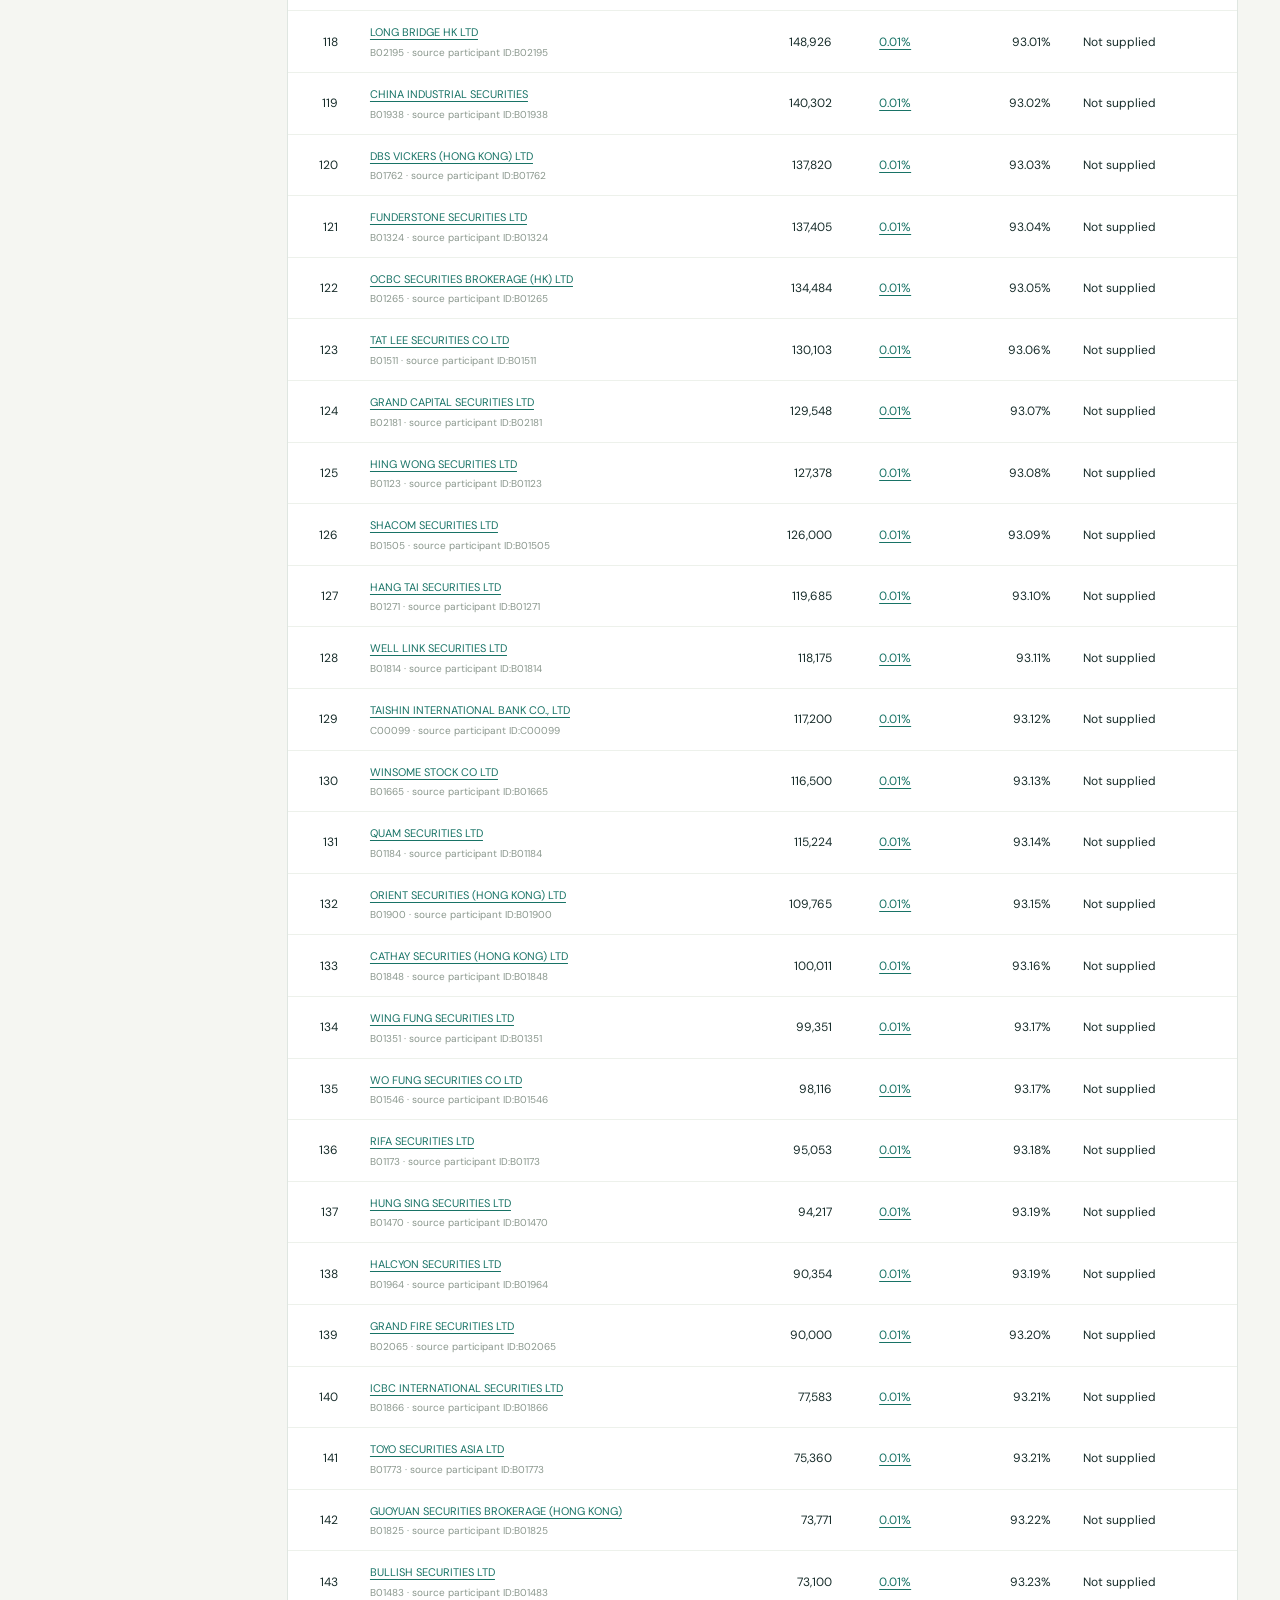
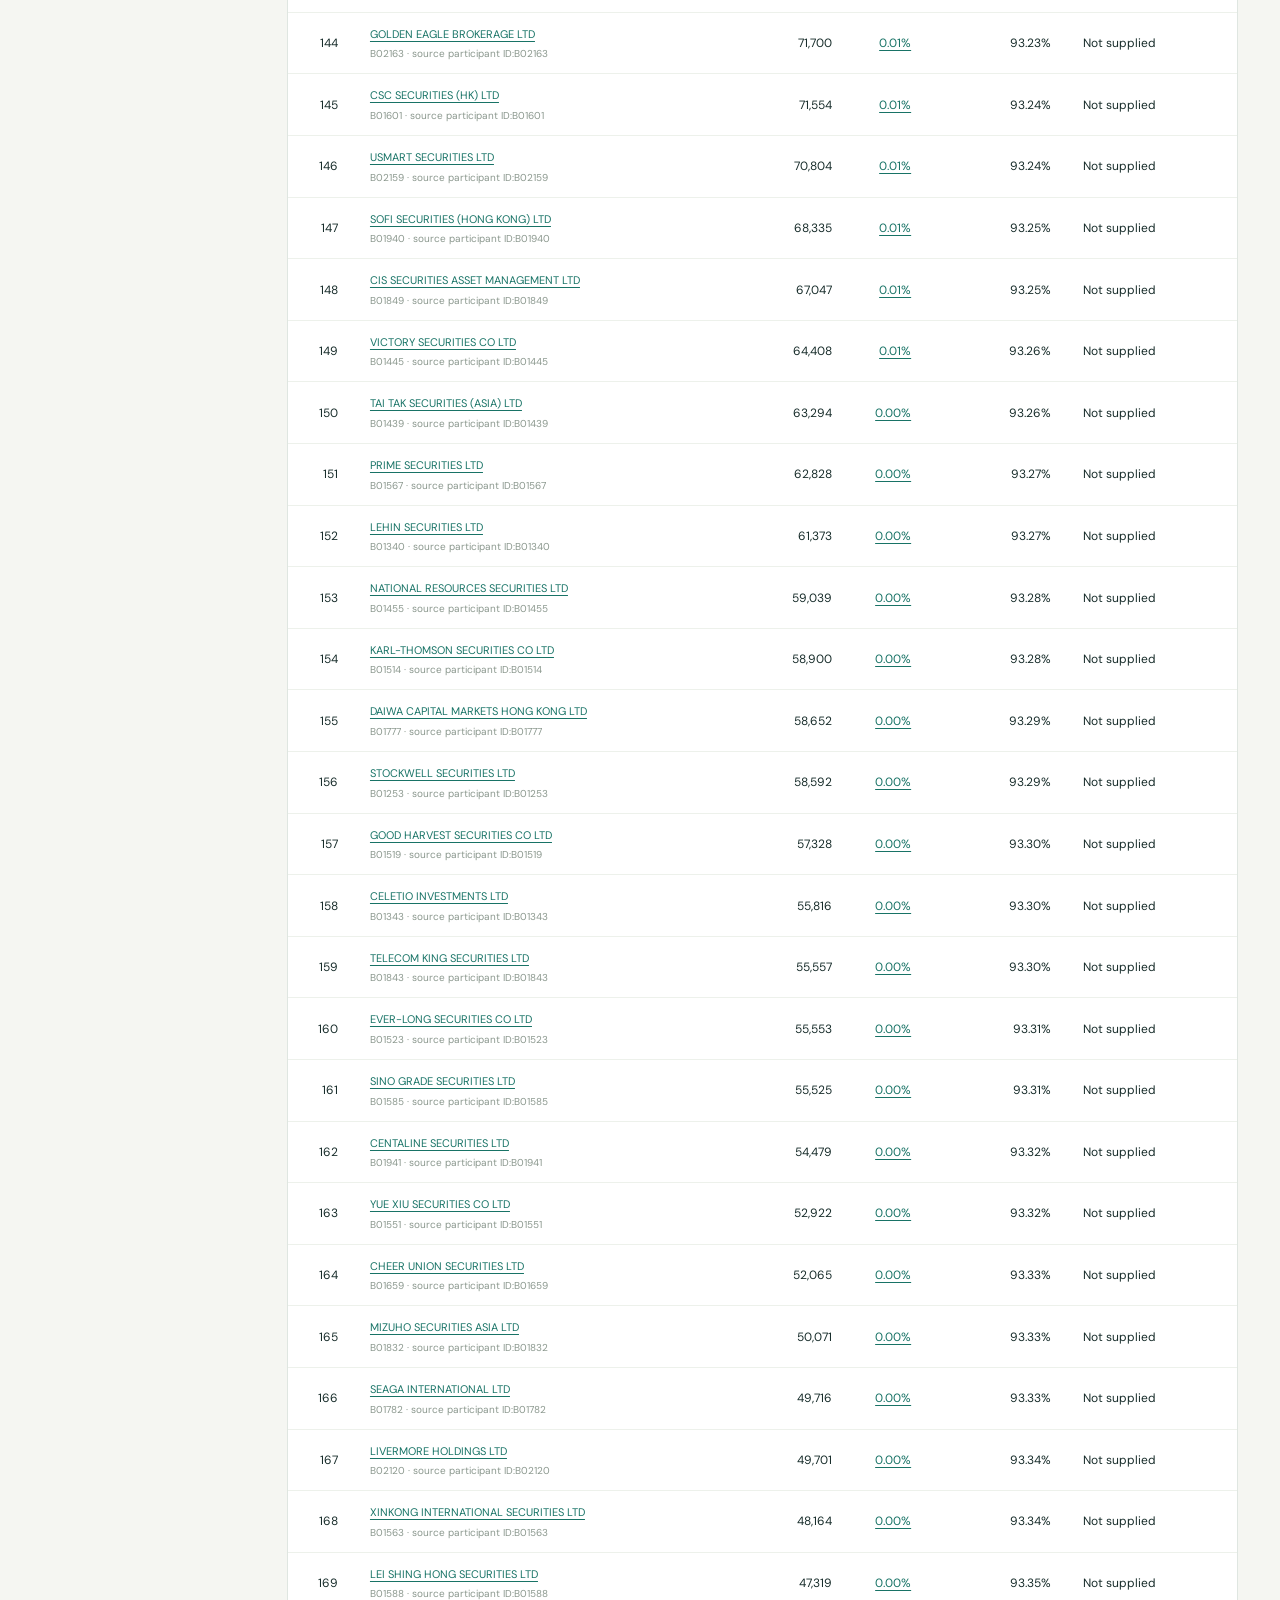
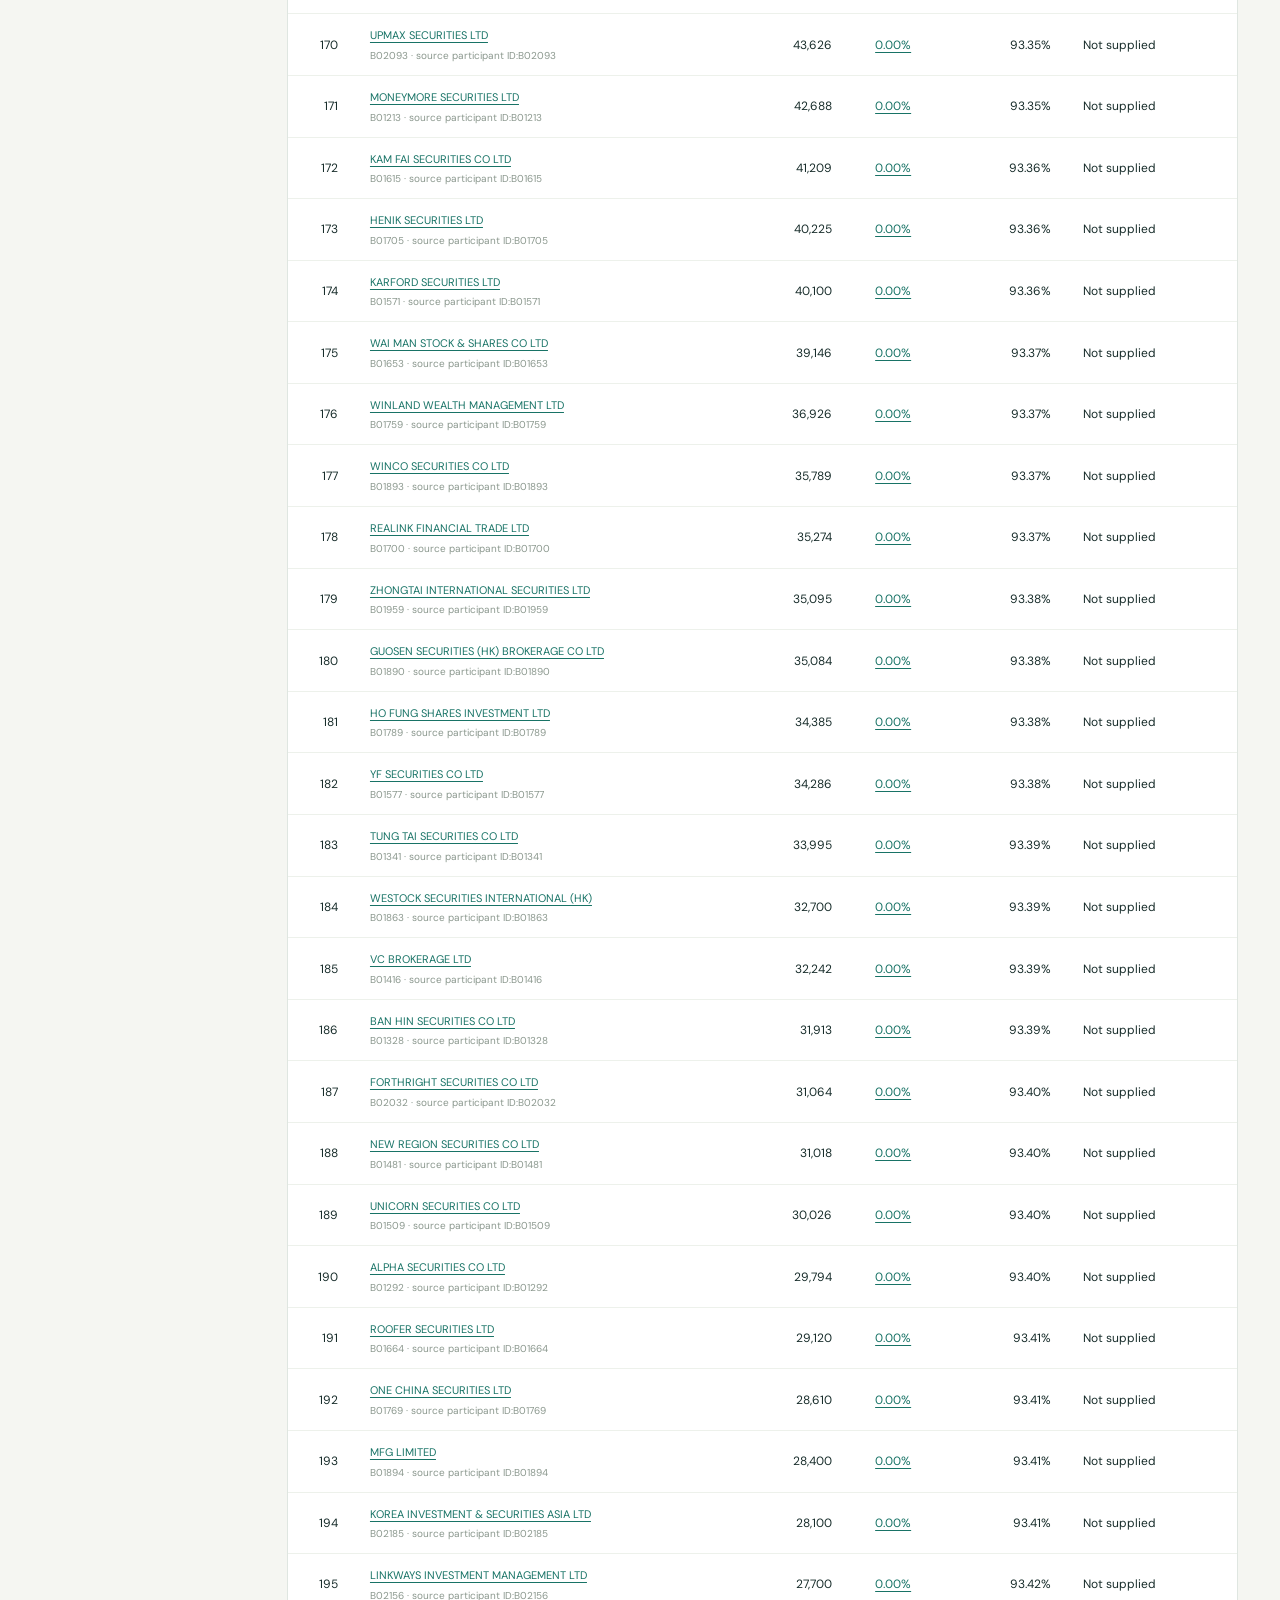
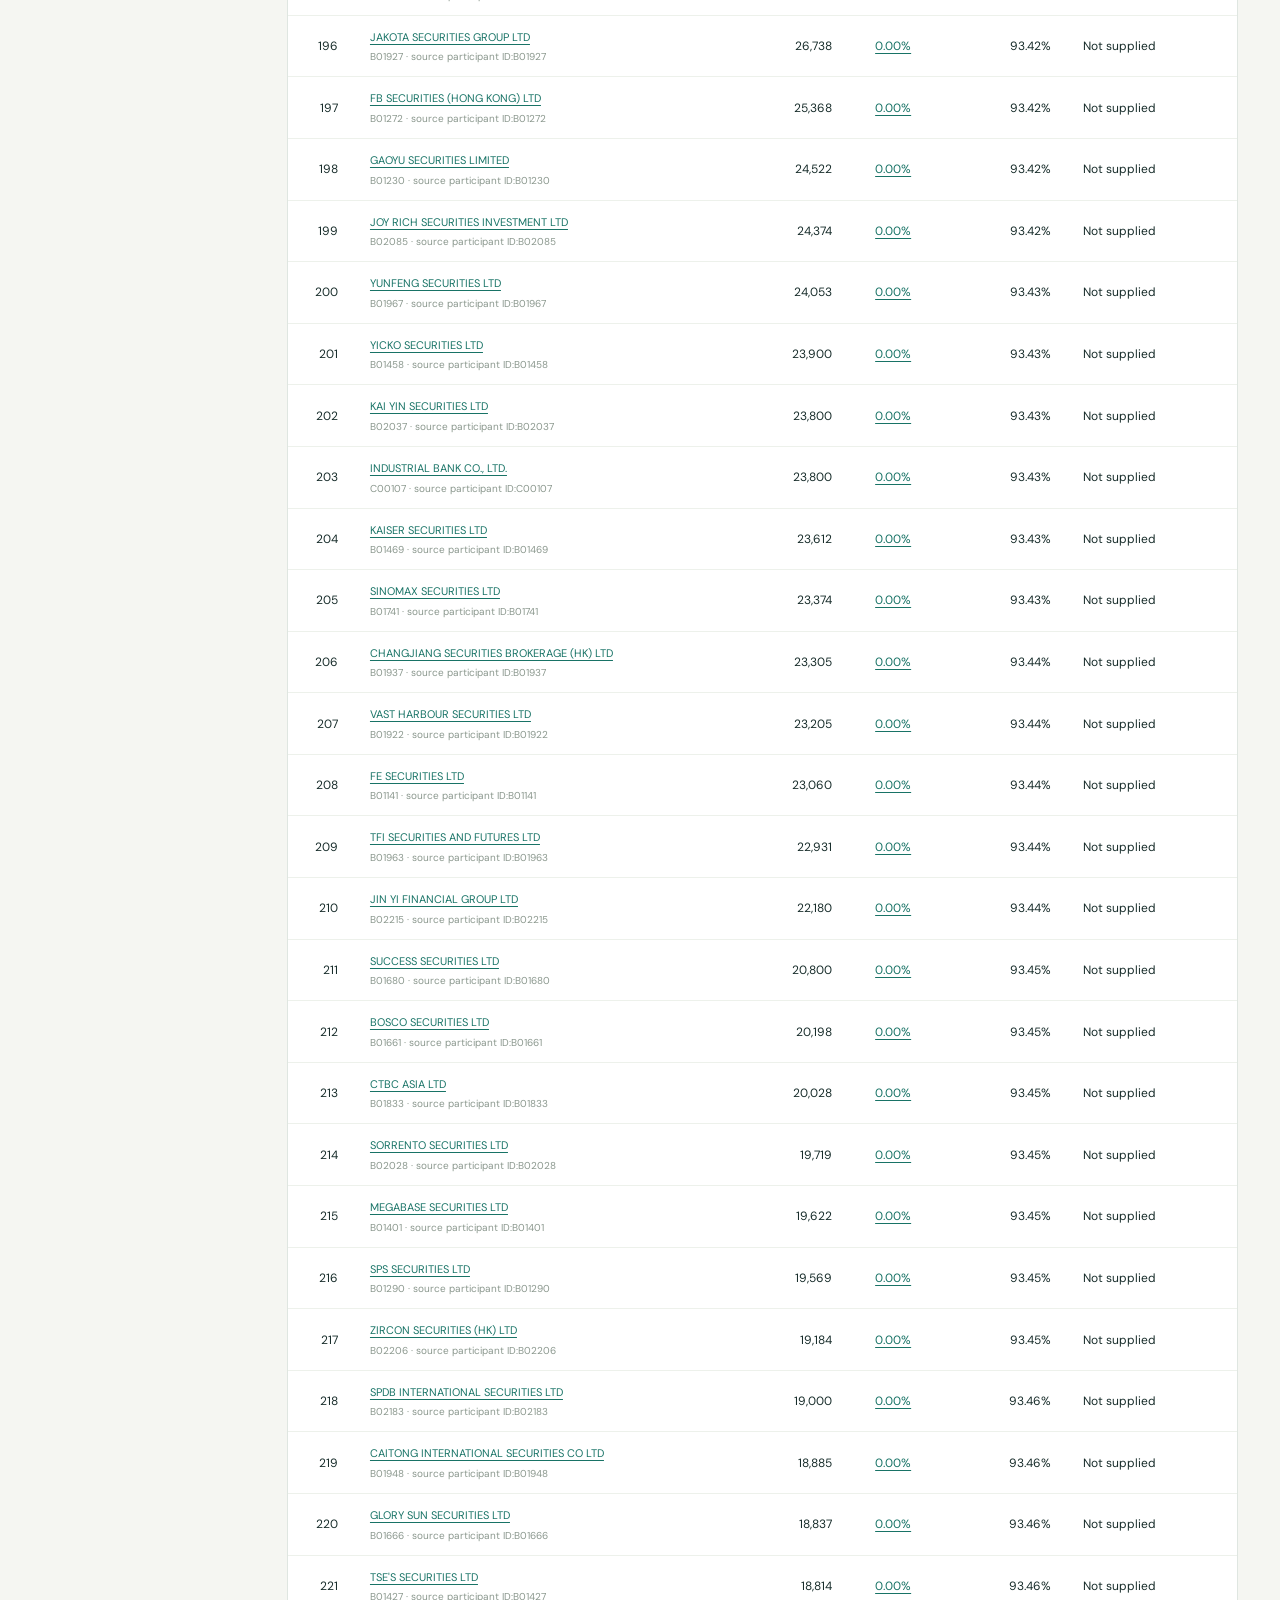
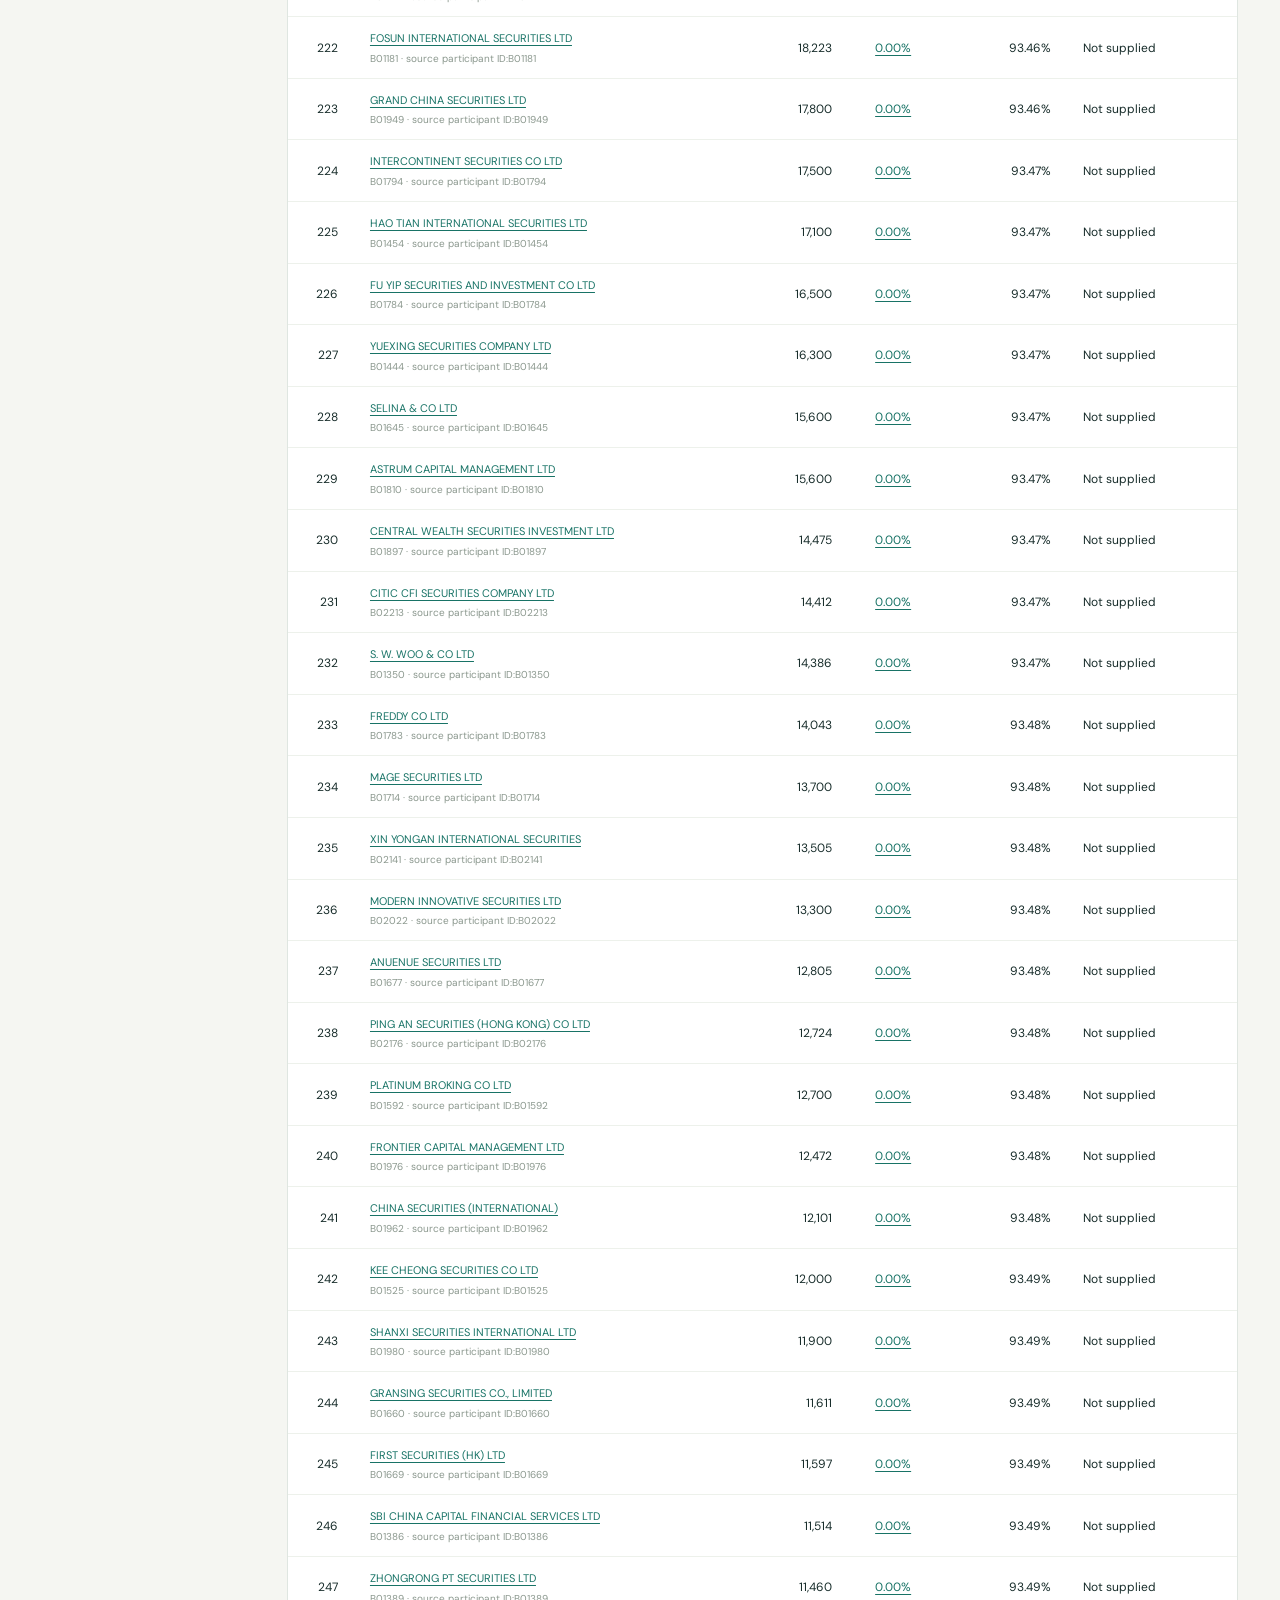
==== commit 288342be: "Add files via upload" ====
--- a/index.html
+++ b/index.html
@@ -1,12 +1,12 @@
 <!doctype html>
-<html lang="en"><head><meta charset="UTF-8"><meta name="viewport" content="width=device-width, initial-scale=1"><meta name="description" content="CCASS holdings, custodian costs and month-end movement analysis for internal analysts."><title>CCASS · Analyst Workbench</title><link rel="stylesheet" href="styles.css?v=20261016-phase2"><link rel="stylesheet" href="refinements.css?v=20261016-phase2"><link rel="stylesheet" href="stock-connect.css?v=20261016-phase2"></head>
+<html lang="en"><head><meta charset="UTF-8"><meta name="viewport" content="width=device-width, initial-scale=1"><meta name="description" content="CCASS holdings, custodian costs and month-end movement analysis for internal analysts."><title>CCASS · Analyst Workbench</title><link rel="stylesheet" href="styles.css?v=20261026-calendar-v1"><link rel="stylesheet" href="refinements.css?v=20261026-calendar-v1"><link rel="stylesheet" href="stock-connect.css?v=20261026-calendar-v1"><link rel="stylesheet" href="calendar.css?v=20261026-calendar"></head>
 <body>
 <aside class="sidebar"><a class="brand" href="#holdings"><span class="brandmark">C<span>↗</span></span><span>CCASS<span class="brand-sub">ANALYST WORKBENCH</span></span></a><div class="workspace-label">RESEARCH WORKSPACE</div><nav aria-label="Main navigation"><a href="#holdings" data-view="holdings"><span>▤</span> Holdings explorer</a><a href="#costs" data-view="costs"><span>▦</span> Custodian costs</a><a href="#movement" data-view="movement"><span>⇄</span> Movement monitor</a><a href="#connect" data-view="connect"><span>⌁</span> Stock Connect</a><a href="#intel" data-view="intel" id="phase-intel-nav" hidden><span>✧</span> Intel issuing</a><a href="#data" data-view="data"><span>⊡</span> Data & methodology</a></nav><div class="sidebar-bottom"><span class="live-dot"></span> REAL SOURCE DATA<div>20 historical snapshots<br>June – September 2026</div><p>Internal analyst demo <span>v1.0</span></p></div></aside>
 <div class="shell"><header><div><span class="breadcrumb">Research /</span> <span id="crumb">Holdings explorer</span></div><div class="header-right"><button id="phase-two" class="button phase-toggle" aria-pressed="false">Phase 2</button><span class="source-badge"><i></i> Historical data</span><span class="avatar">IA</span></div></header><main>
 <div class="page-heading"><div><div class="eyebrow" id="eyebrow">SECURITY ANALYSIS</div><h1 id="page-title">Inside the holdings.</h1><p id="page-subtitle">A complete snapshot of named participants, with source totals.</p></div><button class="button" id="export"><span>↓</span> Export CSV</button></div>
-<div class="filterbar"><label>SECURITY<select id="stock" aria-label="Security"></select></label><div class="filter-divider"></div><label>AS OF<select id="date" aria-label="As of date"></select></label><div class="filter-spacer"></div><span class="verified"><span>✓</span> Source totals reconciled</span><a id="source-link" target="_blank" rel="noopener">View source ↗</a></div>
+<div class="filterbar"><label>SECURITY<input id="stock-search" aria-label="Find security" placeholder="Find code or security name"><select id="stock" aria-label="Security"></select></label><div class="filter-divider"></div><label>AS OF<select id="date" aria-label="As of date"></select></label><div class="filter-spacer"></div><span class="verified"><span>✓</span> Source totals reconciled</span><a id="source-link" target="_blank" rel="noopener">View source ↗</a></div>
 <section id="content" aria-live="polite"></section>
 <footer><span>Source: Webb-database · Captured 13 Oct 2026 · Shares, unless stated otherwise</span><span>Internal research use</span></footer>
 </main></div><dialog id="detail-dialog"><div class="dialog-head"><h2 id="detail-title">Calculation details</h2><button id="close-dialog" aria-label="Close details">×</button></div><div id="detail-body"></div></dialog><dialog id="scenario-dialog"><div class="dialog-head"><h2>ADD / DROP participants</h2><button id="close-scenario" aria-label="Close adjustments">×</button></div><div id="scenario-body"></div></dialog><div id="toast" role="status"></div>
-<script type="module" src="app.js?v=20261016-phase2"></script></body></html>
+<script type="module" src="app.js?v=20261026-calendar-v1"></script></body></html>
 
--- a/refinements.css
+++ b/refinements.css
@@ -1,15 +1,15 @@
-[hidden]{display:none!important}
-.holdings-tabs{display:flex;gap:24px;border-bottom:1px solid var(--border);margin:0 0 25px;overflow:auto}
-.holdings-tabs a{font-size:13px;color:var(--muted);padding:4px 0 14px;border-radius:0;border-bottom:2px solid transparent;white-space:nowrap}
-.holdings-tabs a:hover{background:transparent;color:var(--green);text-decoration:none}
-.holdings-tabs a[aria-current="page"]{color:var(--green);border-bottom-color:var(--green);font-weight:700}
-.cost-toolbar{display:flex;justify-content:space-between;align-items:center;gap:20px;margin-bottom:20px}
-.fixed-rates{display:flex;gap:18px;align-items:center;flex-wrap:wrap;font-size:12px}
-.fixed-rates span{color:var(--muted);font-size:11px}.fixed-rates strong{font-weight:500}
-.scenario-actions{display:flex;gap:12px;align-items:center;border-top:1px solid var(--border);padding-top:20px;margin-top:25px}.scenario-actions span{flex:1}
-#scenario-dialog{max-width:760px}#scenario-body{padding:22px}#scenario-body .notes:first-child{margin:0}
-#scenario-body .commands{max-height:260px;overflow:auto}#scenario-body .controls .wide{max-width:420px;width:100%}
-@media(max-width:850px){.cost-toolbar{align-items:start}.fixed-rates{gap:8px;flex-direction:column;align-items:start}.holdings-tabs{gap:22px}#scenario-body .controls label{width:100%}}
+[hidden]{display:none!important}
+.holdings-tabs{display:flex;gap:24px;border-bottom:1px solid var(--border);margin:0 0 25px;overflow:auto}
+.holdings-tabs a{font-size:13px;color:var(--muted);padding:4px 0 14px;border-radius:0;border-bottom:2px solid transparent;white-space:nowrap}
+.holdings-tabs a:hover{background:transparent;color:var(--green);text-decoration:none}
+.holdings-tabs a[aria-current="page"]{color:var(--green);border-bottom-color:var(--green);font-weight:700}
+.cost-toolbar{display:flex;justify-content:space-between;align-items:center;gap:20px;margin-bottom:20px}
+.fixed-rates{display:flex;gap:18px;align-items:center;flex-wrap:wrap;font-size:12px}
+.fixed-rates span{color:var(--muted);font-size:11px}.fixed-rates strong{font-weight:500}
+.scenario-actions{display:flex;gap:12px;align-items:center;border-top:1px solid var(--border);padding-top:20px;margin-top:25px}.scenario-actions span{flex:1}
+#scenario-dialog{max-width:760px}#scenario-body{padding:22px}#scenario-body .notes:first-child{margin:0}
+#scenario-body .commands{max-height:260px;overflow:auto}#scenario-body .controls .wide{max-width:420px;width:100%}
+@media(max-width:850px){.cost-toolbar{align-items:start}.fixed-rates{gap:8px;flex-direction:column;align-items:start}.holdings-tabs{gap:22px}#scenario-body .controls label{width:100%}}
 
 .button.action-add,.command.command-add{color:#17613c;background:#e6f4eb;border-color:#8ac7a3}
 .button.action-add:hover{background:#ccebd8}.button.action-drop,.command.command-drop{color:#a33832;background:#fceae7;border-color:#e5a199}
@@ -24,3 +24,5 @@
 .vendor-received td{background:#fff7df}.vendor-received td:first-child{border-left:3px solid #d6a13a}.vendor-marker{display:block;width:fit-content;font-size:9px;color:#825819;background:#f8e7b9;border-radius:4px;padding:3px 6px;margin-top:5px}
 .insight-link{font-weight:700;white-space:nowrap}.insight-link span{font-size:10px}.integration-note{color:#c96a15;font-size:14px;margin:0 0 24px;font-weight:600}
 @media(max-width:650px){.header-right{gap:8px}.phase-toggle{padding:7px 10px;font-size:11px}.header-right .source-badge{display:none}}
+
+.raw-context{font-size:11px;color:#607668;margin:0 0 20px}.filterbar #stock{max-width:530px}.filterbar #stock-search{font-size:12px;letter-spacing:0;width:280px}.button:disabled{opacity:.5;cursor:wait}.notice.error{border-color:#e2b9ac;background:#fff6f1;color:#9a4d31}#detail-body .table-wrap{max-height:52vh}#content .table-wrap th{position:sticky;top:0;z-index:1}
--- a/calendar.css
+++ b/calendar.css
@@ -0,0 +1 @@
+.date-calendar{border:1px solid #cbdacf;border-radius:14px;padding:20px;width:min(350px,90vw);color:#173d32;box-shadow:0 20px 70px #153d3240}.date-calendar::backdrop{background:#102e2840}.date-calendar header{display:flex;align-items:center;gap:8px;margin-bottom:18px}.date-calendar header strong{flex:1;text-align:center}.date-calendar button{font:inherit;cursor:pointer;border:0;background:#f0f5ef;border-radius:7px;padding:9px;color:inherit}.calendar-grid{display:grid;grid-template-columns:repeat(7,1fr);gap:5px;text-align:center}.calendar-grid span{font-size:11px;color:#75847c;padding:7px 0}.calendar-grid button[aria-pressed=true]{background:#236c52;color:white}.date-calendar button:disabled{opacity:.25;cursor:default}.date-calendar p{font-size:11px;color:#75847c;margin:16px 0 0}.calendar-trigger{background:white;border:1px solid #cedbd1;border-radius:6px;padding:10px 14px;color:#173d32;font:inherit;cursor:pointer;white-space:nowrap}.calendar-trigger:focus-visible,.date-calendar button:focus-visible{outline:2px solid #ba914b;outline-offset:2px}select[hidden]{display:none!important}
